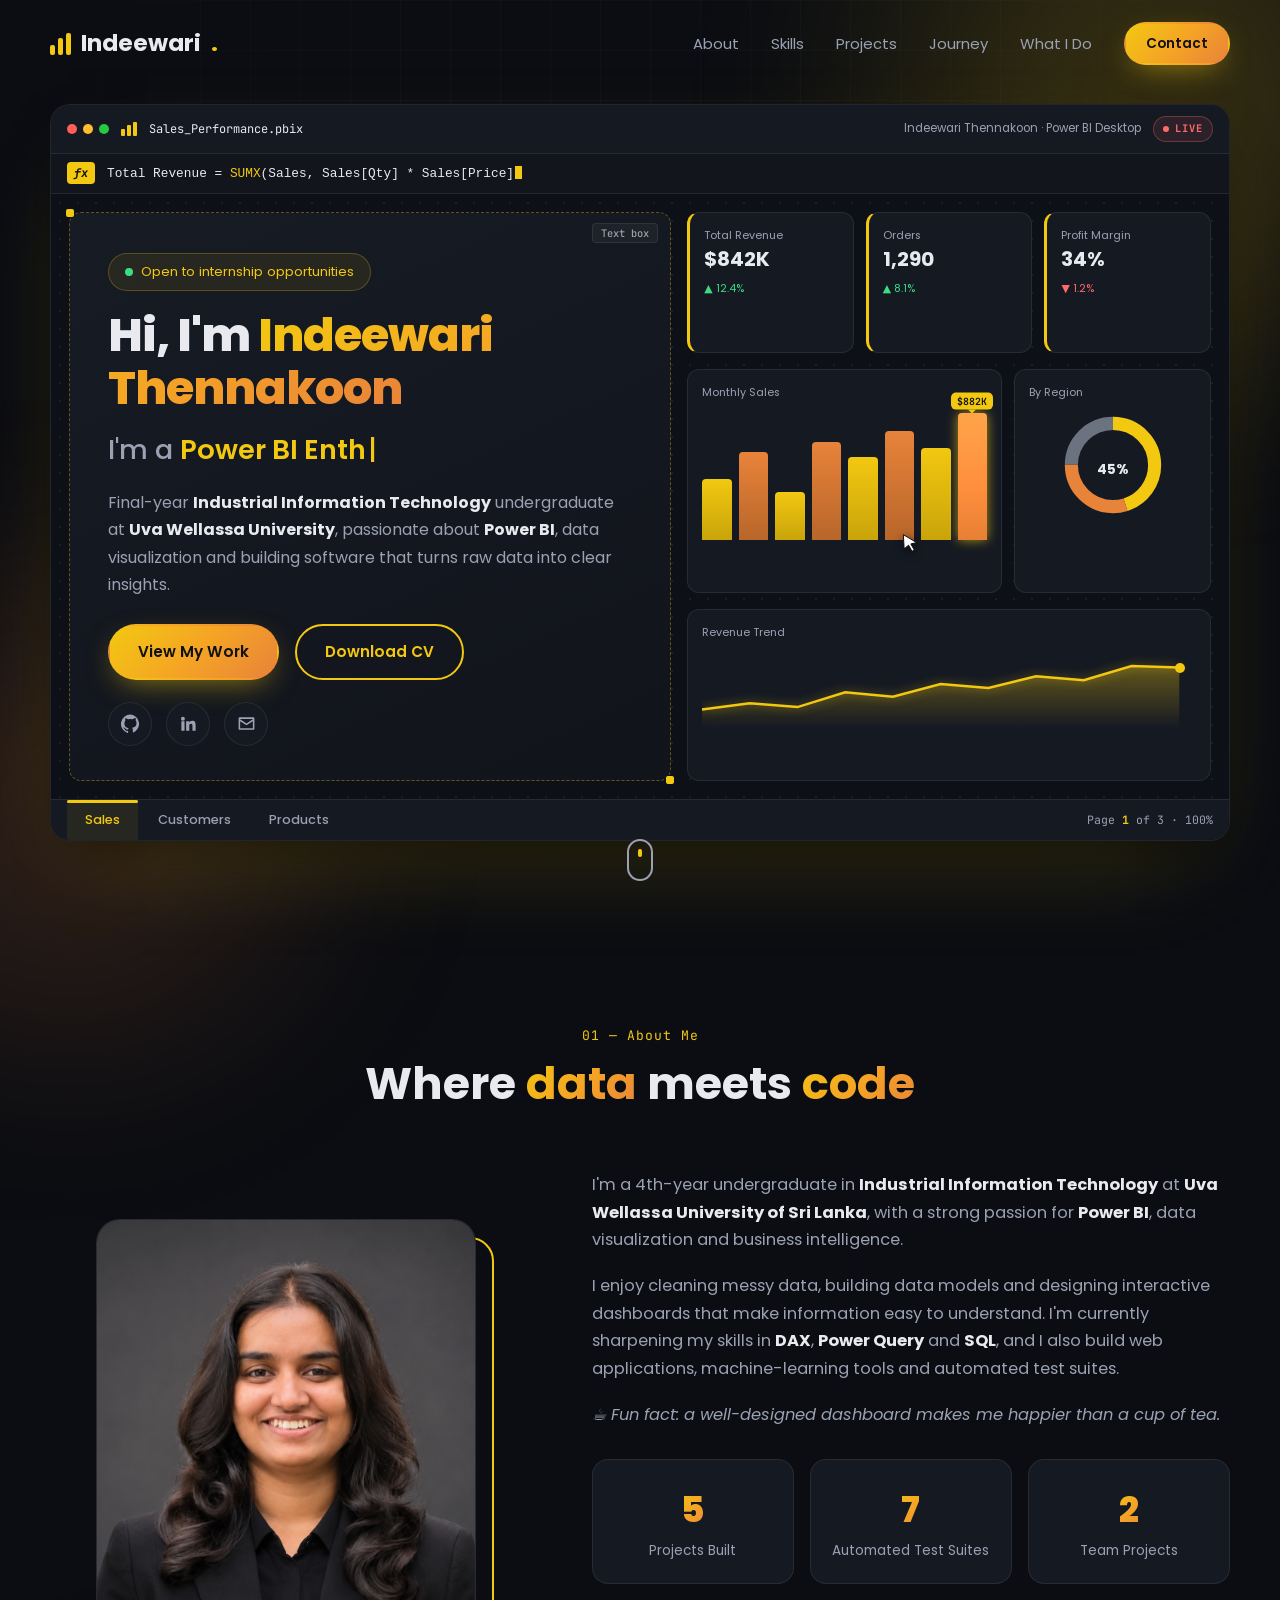
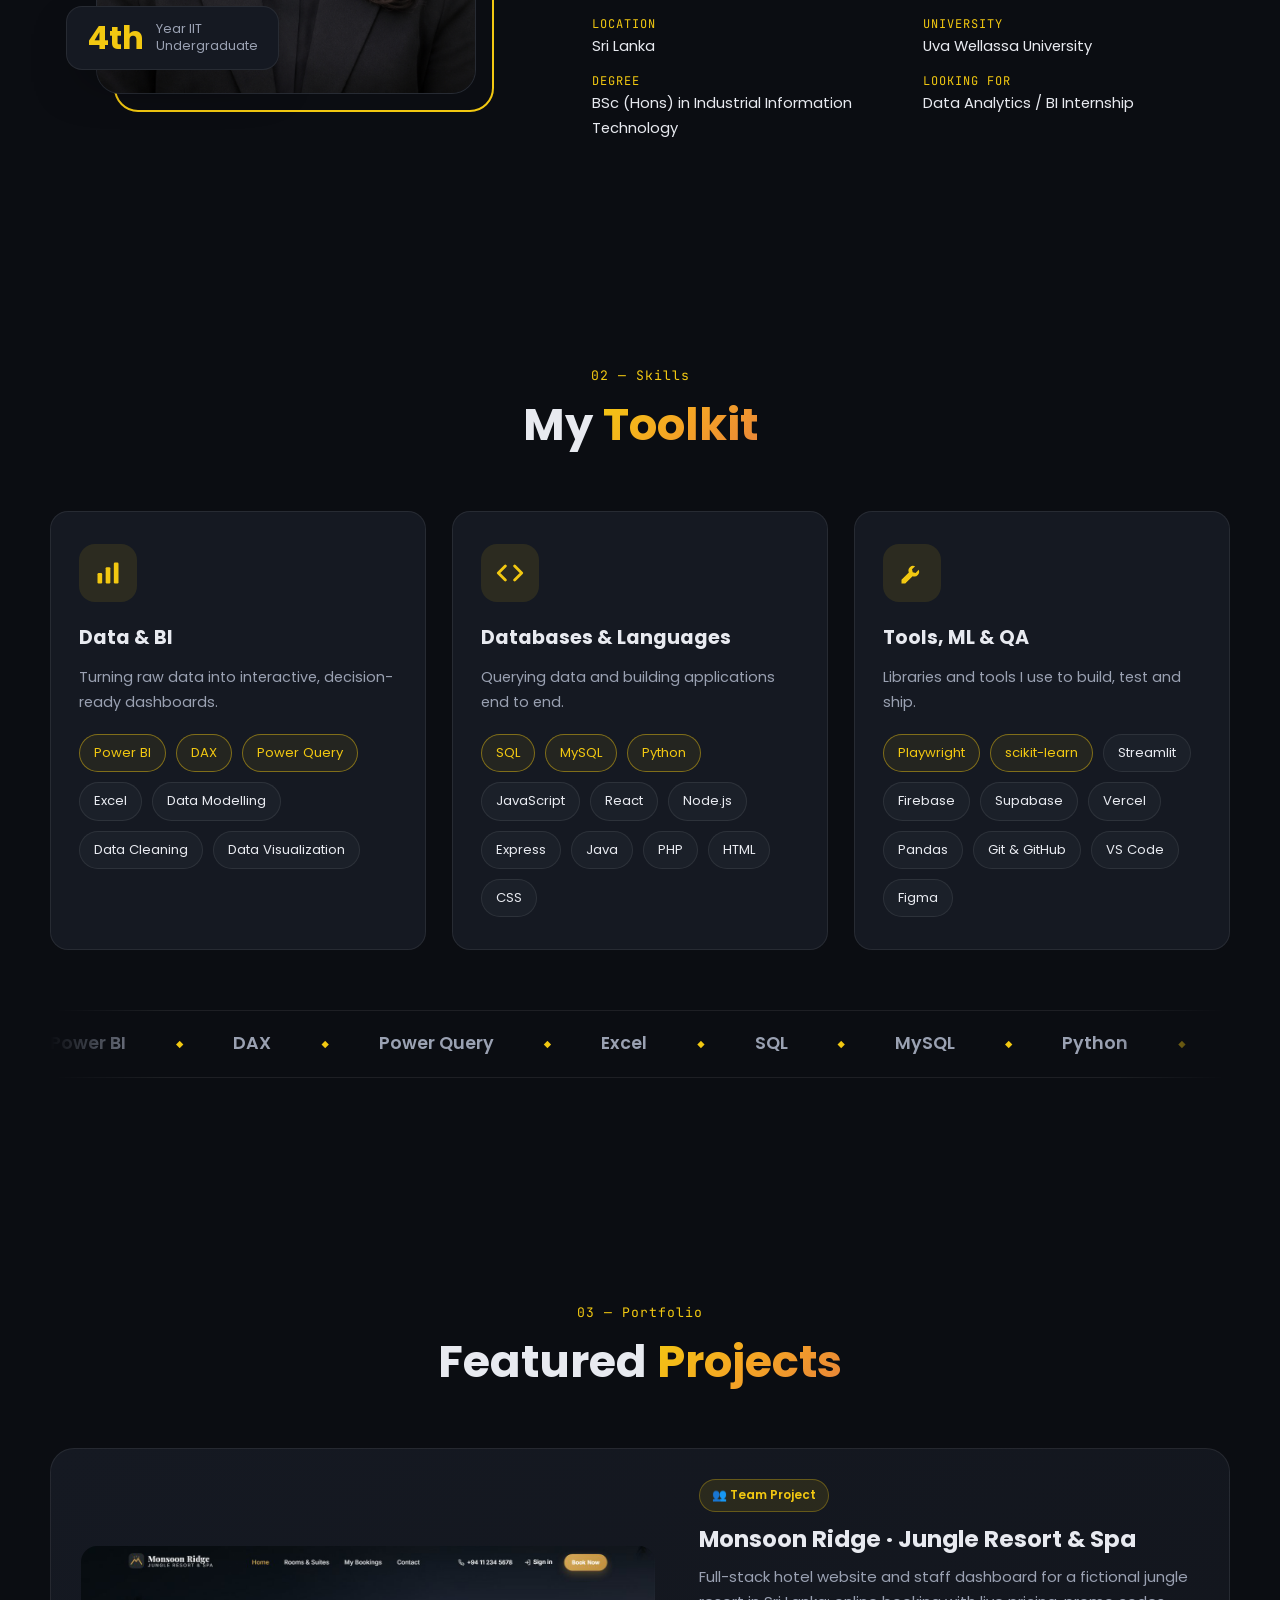
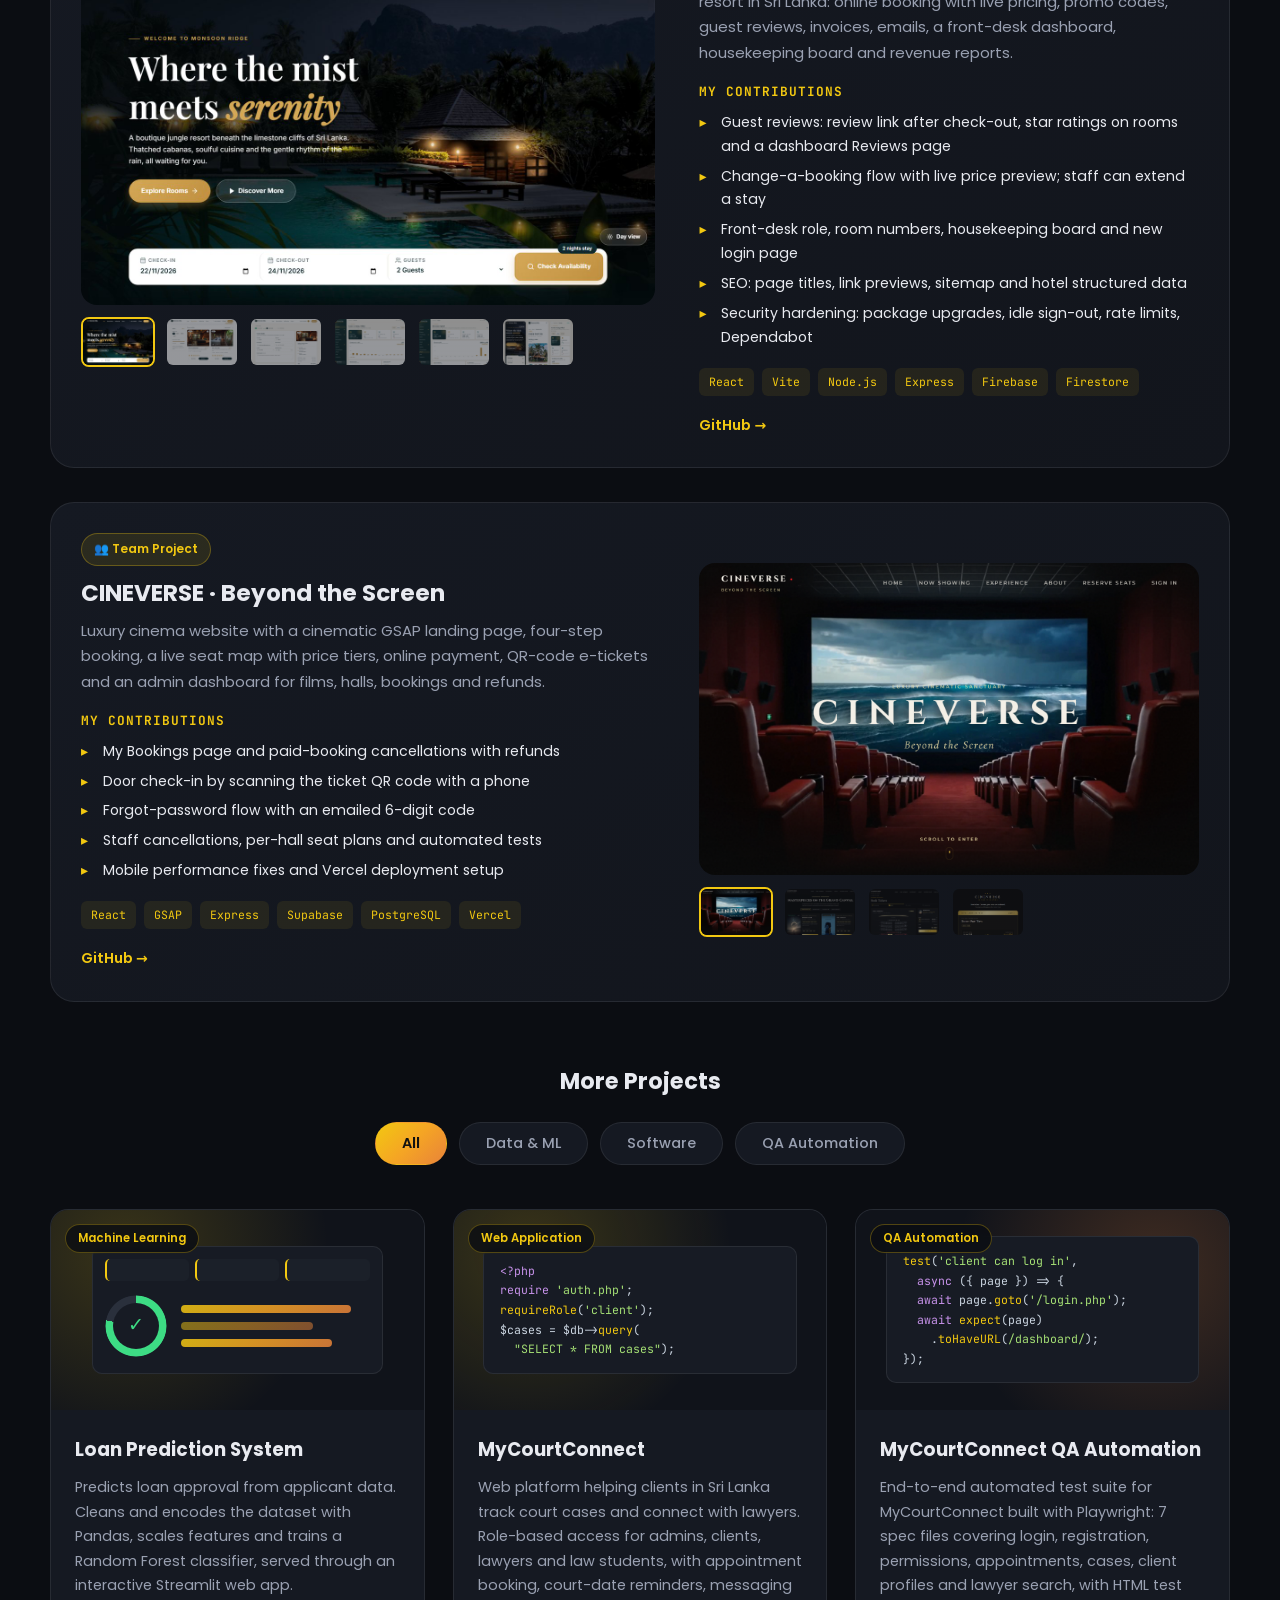
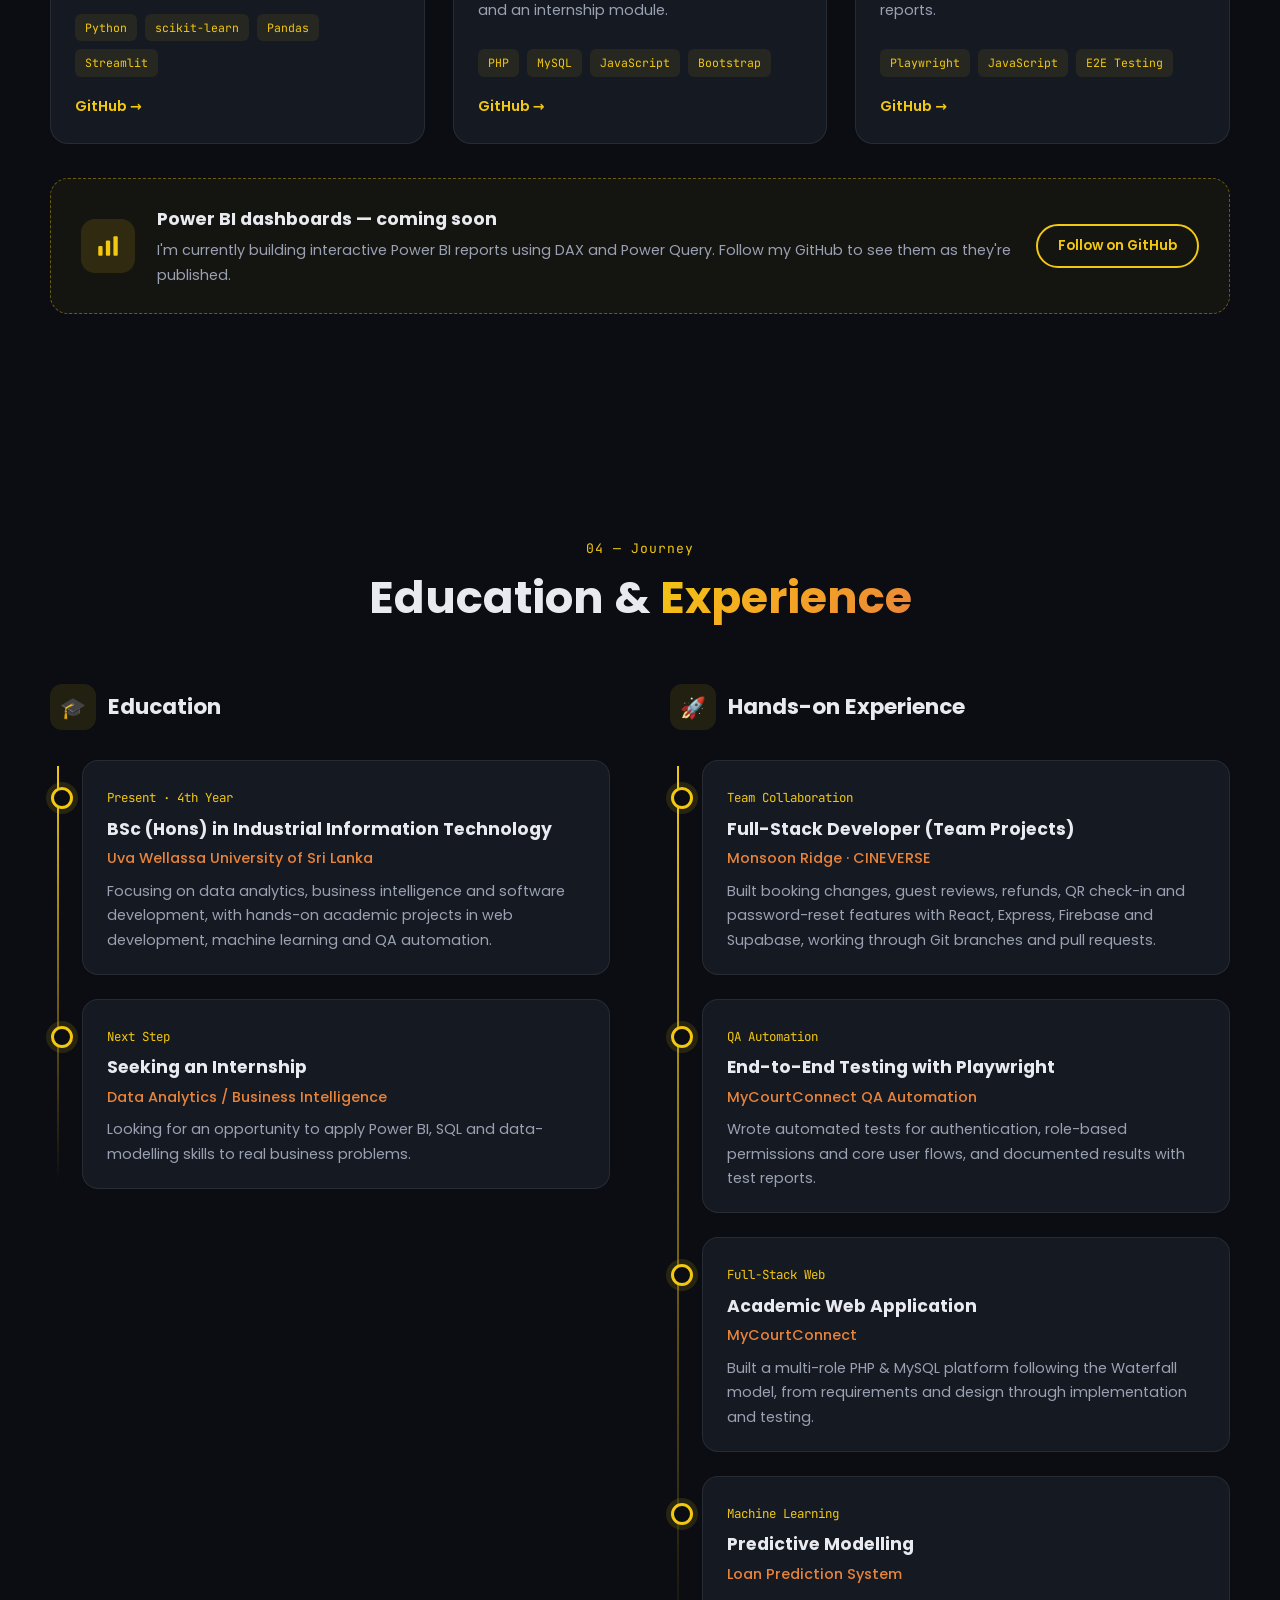
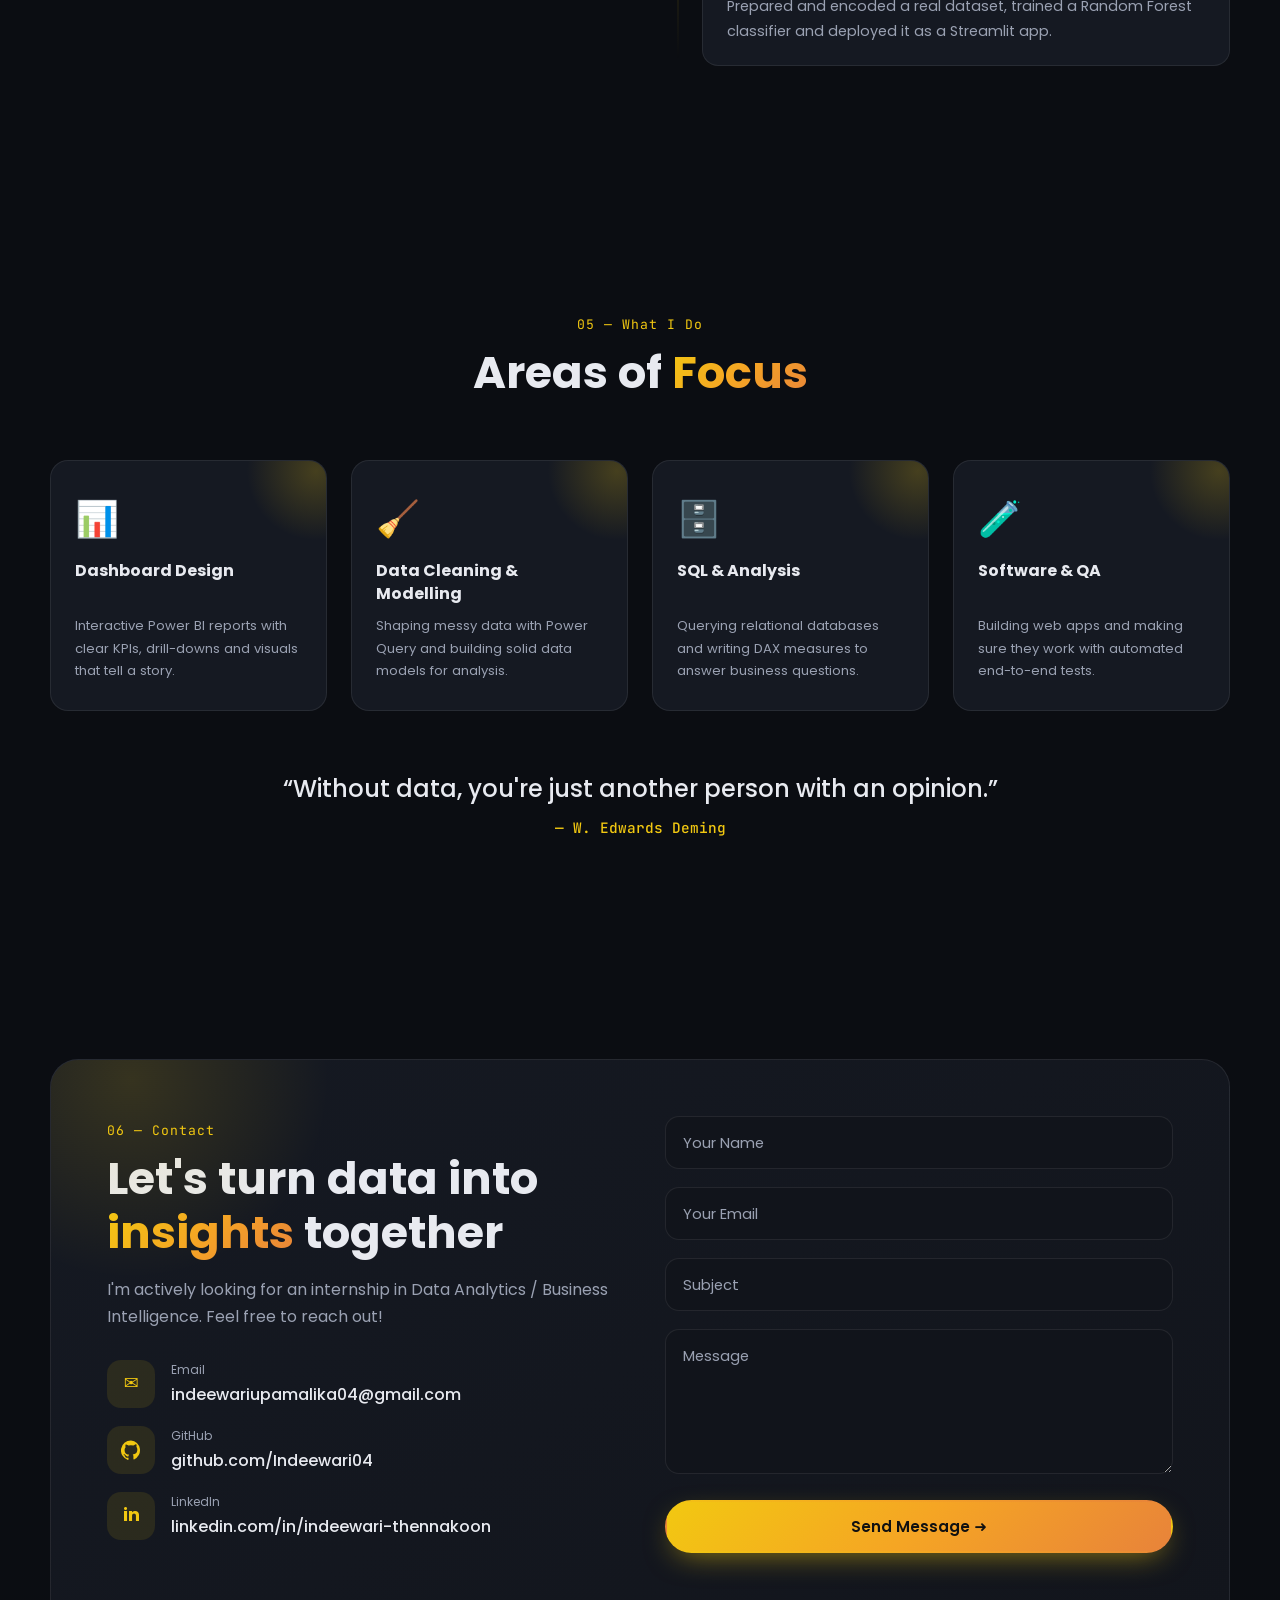
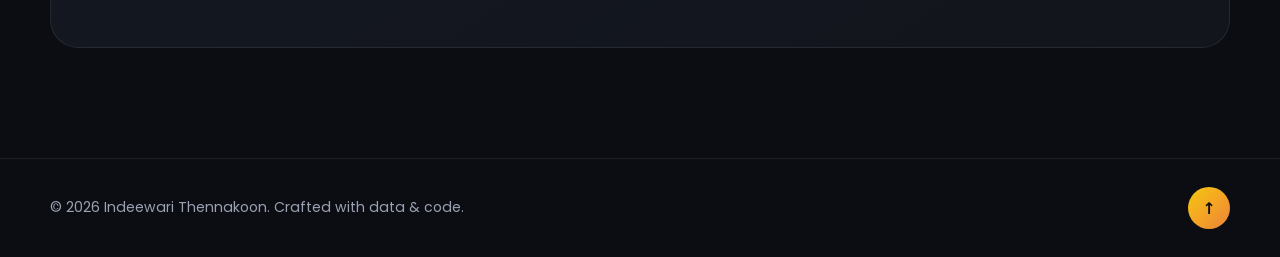
==== index.html @ 4651ec6b "Add personal portfolio website Power BI style animated hero, skills, projects with screenshot galler" ====
<!DOCTYPE html>
<html lang="en">
<head>
  <meta charset="UTF-8" />
  <meta name="viewport" content="width=device-width, initial-scale=1.0" />
  <title>Indeewari Thennakoon | Power BI & Data Analytics</title>
  <meta name="description" content="Portfolio of Indeewari Thennakoon — Industrial IT undergraduate at Uva Wellassa University, Power BI & data analytics enthusiast and software developer." />
  <link rel="preconnect" href="https://fonts.googleapis.com" />
  <link rel="preconnect" href="https://fonts.gstatic.com" crossorigin />
  <link href="https://fonts.googleapis.com/css2?family=Poppins:wght@300;400;500;600;700;800&family=JetBrains+Mono:wght@400;600&display=swap" rel="stylesheet" />
  <link rel="stylesheet" href="style.css" />
  <link rel="icon" href="data:image/svg+xml,<svg xmlns='http://www.w3.org/2000/svg' viewBox='0 0 32 32'><rect width='32' height='32' rx='8' fill='%230b0d12'/><rect x='7' y='16' width='4' height='9' rx='1' fill='%23F2C811'/><rect x='14' y='10' width='4' height='15' rx='1' fill='%23F2C811'/><rect x='21' y='6' width='4' height='19' rx='1' fill='%23F2C811'/></svg>" />
</head>
<body>
  <!-- Background glow -->
  <div class="bg-grid" aria-hidden="true"></div>
  <div class="bg-glow glow-1" aria-hidden="true"></div>
  <div class="bg-glow glow-2" aria-hidden="true"></div>

  <!-- Navbar -->
  <header class="navbar" id="navbar">
    <a href="#home" class="logo">
      <span class="logo-bars"><i></i><i></i><i></i></span>
      Indeewari<span class="accent">.</span>
    </a>
    <nav class="nav-links" id="navLinks">
      <a href="#about">About</a>
      <a href="#skills">Skills</a>
      <a href="#projects">Projects</a>
      <a href="#journey">Journey</a>
      <a href="#focus">What I Do</a>
      <a href="#contact" class="btn btn-sm btn-primary">Contact</a>
    </nav>
    <button class="menu-toggle" id="menuToggle" aria-label="Open menu">
      <span></span><span></span><span></span>
    </button>
  </header>

  <main>
    <!-- HERO: the whole home screen is a live Power BI report -->
    <section class="hero" id="home">
      <div class="container">
        <div class="pbi reveal" id="liveDash">
          <!-- title bar -->
          <div class="pbi-titlebar">
            <div class="dash-dots"><i></i><i></i><i></i></div>
            <span class="pbi-logo"><i></i><i></i><i></i></span>
            <span class="dash-file" id="dashFile">Sales_Performance.pbix</span>
            <span class="pbi-author">Indeewari Thennakoon · Power BI Desktop</span>
            <span class="live-pill"><i></i> LIVE</span>
          </div>

          <!-- formula bar -->
          <div class="pbi-formula">
            <span class="fx">fx</span>
            <div class="formula-text"><code id="daxCode"></code><span class="dax-caret"></span></div>
          </div>

          <!-- report canvas -->
          <div class="pbi-canvas">
            <!-- Text box visual: intro -->
            <div class="viz viz-intro">
              <span class="viz-handle">Text box</span>
              <span class="badge"><span class="dot"></span> Open to internship opportunities</span>
              <h1>Hi, I'm <span class="gradient-text">Indeewari Thennakoon</span></h1>
              <h2 class="typing-line">I'm a <span class="typed" id="typed"></span><span class="cursor">|</span></h2>
              <p class="hero-desc">
                Final-year <strong>Industrial Information Technology</strong> undergraduate at
                <strong>Uva Wellassa University</strong>, passionate about <strong>Power BI</strong>,
                data visualization and building software that turns raw data into clear insights.
              </p>
              <div class="hero-cta">
                <a href="#projects" class="btn btn-primary">View My Work</a>
                <a href="#" class="btn btn-outline" download>Download CV</a>
              </div>
              <div class="socials">
            <a href="https://github.com/Indeewari04" target="_blank" rel="noopener" aria-label="GitHub">
              <svg viewBox="0 0 24 24"><path d="M12 .5a12 12 0 0 0-3.8 23.4c.6.1.8-.3.8-.6v-2c-3.3.7-4-1.6-4-1.6-.6-1.4-1.4-1.8-1.4-1.8-1.1-.7.1-.7.1-.7 1.2.1 1.8 1.2 1.8 1.2 1.1 1.8 2.8 1.3 3.5 1 .1-.8.4-1.3.8-1.6-2.7-.3-5.5-1.3-5.5-6 0-1.3.5-2.4 1.2-3.2-.1-.3-.5-1.5.1-3.2 0 0 1-.3 3.3 1.2a11.5 11.5 0 0 1 6 0C17.3 4.7 18.3 5 18.3 5c.7 1.7.3 2.9.1 3.2.8.8 1.2 1.9 1.2 3.2 0 4.6-2.8 5.6-5.5 5.9.4.4.8 1.1.8 2.2v3.3c0 .3.2.7.8.6A12 12 0 0 0 12 .5z"/></svg>
            </a>
            <a href="https://www.linkedin.com/in/indeewari-thennakoon-656957356/" target="_blank" rel="noopener" aria-label="LinkedIn">
              <svg viewBox="0 0 24 24"><path d="M4.98 3.5a2.5 2.5 0 1 1 0 5 2.5 2.5 0 0 1 0-5zM3 9h4v12H3zM9 9h3.8v1.7h.05c.53-1 1.83-2.05 3.77-2.05C20.6 8.65 21 11.3 21 14.7V21h-4v-5.6c0-1.34-.03-3.06-1.86-3.06-1.87 0-2.15 1.45-2.15 2.96V21H9z"/></svg>
            </a>
            <a href="mailto:indeewariupamalika04@gmail.com" aria-label="Email">
              <svg viewBox="0 0 24 24"><path d="M2 5.5A1.5 1.5 0 0 1 3.5 4h17A1.5 1.5 0 0 1 22 5.5v13a1.5 1.5 0 0 1-1.5 1.5h-17A1.5 1.5 0 0 1 2 18.5zm2 .9v.3l8 5.3 8-5.3v-.3zm16 2.7-7.45 4.95a1 1 0 0 1-1.1 0L4 9.1V18h16z"/></svg>
            </a>
          </div>
            </div>

            <!-- Live visuals -->
            <div class="viz-side">
              <div class="dash-kpis viz-live">
                <div class="kpi viz"><small data-kpi-label="0">Total Revenue</small><strong data-kpi-value="0">$0K</strong><em data-kpi-delta="0" class="up">▲ 0%</em></div>
                <div class="kpi viz"><small data-kpi-label="1">Orders</small><strong data-kpi-value="1">0</strong><em data-kpi-delta="1" class="up">▲ 0%</em></div>
                <div class="kpi viz"><small data-kpi-label="2">Profit Margin</small><strong data-kpi-value="2">0%</strong><em data-kpi-delta="2" class="up">▲ 0%</em></div>
              </div>
              <div class="dash-charts viz-live">
                <div class="chart bar-chart viz">
                  <small id="barTitle">Monthly Sales</small>
                  <div class="bars" id="bars">
                    <span></span><span></span><span></span><span></span>
                    <span></span><span></span><span></span><span></span>
                    <div class="bar-tip" id="barTip">$0K</div>
                  </div>
                </div>
                <div class="chart donut-chart viz">
                  <small id="donutTitle">By Region</small>
                  <div class="donut-wrap">
                    <svg viewBox="0 0 42 42" class="donut">
                      <circle cx="21" cy="21" r="15.9" fill="none" stroke="#1d212b" stroke-width="5"/>
                      <circle class="seg" cx="21" cy="21" r="15.9" fill="none" stroke="#F2C811" stroke-width="5" stroke-dasharray="0 100"/>
                      <circle class="seg" cx="21" cy="21" r="15.9" fill="none" stroke="#e8833a" stroke-width="5" stroke-dasharray="0 100"/>
                      <circle class="seg" cx="21" cy="21" r="15.9" fill="none" stroke="#6b7280" stroke-width="5" stroke-dasharray="0 100"/>
                    </svg>
                    <b class="donut-center" id="donutCenter">0%</b>
                  </div>
                </div>
              </div>
              <div class="chart line-chart viz viz-live">
                <small id="lineTitle">Revenue Trend</small>
                <div class="line-wrap">
                  <svg viewBox="0 0 300 70" preserveAspectRatio="none">
                    <defs>
                      <linearGradient id="lineFill" x1="0" x2="0" y1="0" y2="1">
                        <stop offset="0%" stop-color="#F2C811" stop-opacity=".35"/>
                        <stop offset="100%" stop-color="#F2C811" stop-opacity="0"/>
                      </linearGradient>
                    </defs>
                    <path class="area" id="lineArea" d="" fill="url(#lineFill)"/>
                    <path class="line" id="linePath" d="" fill="none" stroke="#F2C811" stroke-width="2.5" vector-effect="non-scaling-stroke"/>
                  </svg>
                  <span class="line-dot" id="lineDot"></span>
                </div>
              </div>
            </div>
          </div>

          <!-- page tabs (bottom, like Power BI) -->
          <div class="pbi-pages">
            <div class="dash-tabs" id="dashTabs">
              <button class="active" data-tab="0">Sales</button>
              <button data-tab="1">Customers</button>
              <button data-tab="2">Products</button>
              <span class="tab-ink" id="tabInk"></span>
            </div>
            <span class="pbi-zoom">Page <b id="pageNo">1</b> of 3 · 100%</span>
          </div>

          <!-- fake mouse cursor -->
          <svg class="fake-cursor" id="fakeCursor" viewBox="0 0 24 24"><path d="M4 2l16 9.5-7 1.6 4.2 7.4-2.8 1.5-4.1-7.4L5 19z" fill="#fff" stroke="#111" stroke-width="1.2" stroke-linejoin="round"/></svg>
        </div>
      </div>
      <a href="#about" class="scroll-down" aria-label="Scroll down"><span></span></a>
    </section>

<!-- ABOUT -->
    <section class="section" id="about">
      <div class="container">
        <div class="section-head reveal">
          <span class="section-tag">01 — About Me</span>
          <h2>Where <span class="gradient-text">data</span> meets <span class="gradient-text">code</span></h2>
        </div>
        <div class="about-grid">
          <div class="about-photo reveal">
            <div class="photo-frame">
              <img src="images/profile.png" alt="Indeewari Thennakoon" />
            </div>
            <div class="photo-tag">
              <strong>4th</strong>
              <span>Year IIT<br/>Undergraduate</span>
            </div>
          </div>
          <div class="about-text reveal delay-1">
            <p>
              I'm a 4th-year undergraduate in <strong>Industrial Information Technology</strong> at
              <strong>Uva Wellassa University of Sri Lanka</strong>, with a strong passion for
              <strong>Power BI</strong>, data visualization and business intelligence.
            </p>
            <p>
              I enjoy cleaning messy data, building data models and designing interactive dashboards
              that make information easy to understand. I'm currently sharpening my skills in
              <strong>DAX</strong>, <strong>Power Query</strong> and <strong>SQL</strong>, and I also
              build web applications, machine-learning tools and automated test suites.
            </p>
            <p class="fun-fact">☕ Fun fact: a well-designed dashboard makes me happier than a cup of tea.</p>
            <div class="stats">
              <div class="stat"><strong class="count" data-target="5">0</strong><span>Projects Built</span></div>
              <div class="stat"><strong class="count" data-target="7">0</strong><span>Automated Test Suites</span></div>
              <div class="stat"><strong class="count" data-target="2">0</strong><span>Team Projects</span></div>
            </div>
            <ul class="about-info">
              <li><span>Location</span> Sri Lanka</li>
              <li><span>University</span> Uva Wellassa University</li>
              <li><span>Degree</span> BSc (Hons) in Industrial Information Technology</li>
              <li><span>Looking for</span> Data Analytics / BI Internship</li>
            </ul>
          </div>
        </div>
      </div>
    </section>

    <!-- SKILLS -->
    <section class="section" id="skills">
      <div class="container">
        <div class="section-head reveal">
          <span class="section-tag">02 — Skills</span>
          <h2>My <span class="gradient-text">Toolkit</span></h2>
        </div>
        <div class="skills-grid">
          <div class="skill-card reveal">
            <div class="skill-icon">
              <svg viewBox="0 0 24 24"><rect x="3" y="12" width="4" height="9" rx="1"/><rect x="10" y="7" width="4" height="14" rx="1"/><rect x="17" y="3" width="4" height="18" rx="1"/></svg>
            </div>
            <h3>Data &amp; BI</h3>
            <p class="skill-desc">Turning raw data into interactive, decision-ready dashboards.</p>
            <div class="chip-list">
              <span class="hot">Power BI</span><span class="hot">DAX</span><span class="hot">Power Query</span>
              <span>Excel</span><span>Data Modelling</span><span>Data Cleaning</span><span>Data Visualization</span>
            </div>
          </div>
          <div class="skill-card reveal delay-1">
            <div class="skill-icon">
              <svg viewBox="0 0 24 24"><path d="M8 6 2 12l6 6M16 6l6 6-6 6" fill="none" stroke="currentColor" stroke-width="2.4" stroke-linecap="round" stroke-linejoin="round"/></svg>
            </div>
            <h3>Databases &amp; Languages</h3>
            <p class="skill-desc">Querying data and building applications end to end.</p>
            <div class="chip-list">
              <span class="hot">SQL</span><span class="hot">MySQL</span><span class="hot">Python</span>
              <span>JavaScript</span><span>React</span><span>Node.js</span><span>Express</span><span>Java</span><span>PHP</span><span>HTML</span><span>CSS</span>
            </div>
          </div>
          <div class="skill-card reveal delay-2">
            <div class="skill-icon">
              <svg viewBox="0 0 24 24"><path d="M14.7 6.3a4 4 0 0 0-5.4 5.2L3 17.8V21h3.2l6.3-6.3a4 4 0 0 0 5.2-5.4l-2.6 2.6-2.5-.6-.6-2.5z"/></svg>
            </div>
            <h3>Tools, ML &amp; QA</h3>
            <p class="skill-desc">Libraries and tools I use to build, test and ship.</p>
            <div class="chip-list">
              <span class="hot">Playwright</span><span class="hot">scikit-learn</span><span>Streamlit</span>
              <span>Firebase</span><span>Supabase</span><span>Vercel</span><span>Pandas</span><span>Git &amp; GitHub</span><span>VS Code</span><span>Figma</span>
            </div>
          </div>
        </div>
        <div class="tech-marquee reveal">
          <div class="marquee-track">
            <span>Power BI</span><span>DAX</span><span>Power Query</span><span>Excel</span><span>SQL</span><span>MySQL</span><span>Python</span><span>scikit-learn</span><span>React</span><span>Node.js</span><span>Firebase</span><span>Supabase</span><span>PHP</span><span>JavaScript</span><span>Playwright</span><span>Git</span>
            <span>Power BI</span><span>DAX</span><span>Power Query</span><span>Excel</span><span>SQL</span><span>MySQL</span><span>Python</span><span>scikit-learn</span><span>React</span><span>Node.js</span><span>Firebase</span><span>Supabase</span><span>PHP</span><span>JavaScript</span><span>Playwright</span><span>Git</span>
          </div>
        </div>
      </div>
    </section>

    <!-- PROJECTS -->
    <section class="section" id="projects">
      <div class="container">
        <div class="section-head reveal">
          <span class="section-tag">03 — Portfolio</span>
          <h2>Featured <span class="gradient-text">Projects</span></h2>
        </div>
        <!-- ===== Team showcase projects ===== -->
        <article class="showcase reveal">
          <div class="gallery" data-gallery>
            <button class="gallery-main" aria-label="Open image">
              <img src="images/projects/monsoon-home-evening.jpg" alt="Monsoon Ridge home page, evening view" />
              <span class="zoom">⤢</span>
            </button>
            <div class="gallery-thumbs">
              <button class="active"><img src="images/projects/monsoon-home-evening.jpg" alt="Home page, evening view" /></button>
              <button><img src="images/projects/monsoon-rooms.jpg" alt="Rooms with filters and ratings" /></button>
              <button><img src="images/projects/monsoon-booking.jpg" alt="Booking form with exact price" /></button>
              <button><img src="images/projects/monsoon-dash-overview.jpg" alt="Staff dashboard overview" /></button>
              <button><img src="images/projects/monsoon-dash-reports.jpg" alt="Revenue report" /></button>
              <button><img src="images/projects/monsoon-phones.jpg" alt="Site and dashboard on a phone" /></button>
            </div>
          </div>
          <div class="showcase-body">
            <div class="showcase-meta">
              <span class="team-badge">👥 Team Project</span>
            </div>
            <h3>Monsoon Ridge · Jungle Resort &amp; Spa</h3>
            <p>Full-stack hotel website and staff dashboard for a fictional jungle resort in Sri Lanka: online booking with live pricing, promo codes, guest reviews, invoices, emails, a front-desk dashboard, housekeeping board and revenue reports.</p>
            <h4>My contributions</h4>
            <ul class="contrib">
              <li>Guest reviews: review link after check-out, star ratings on rooms and a dashboard Reviews page</li>
              <li>Change-a-booking flow with live price preview; staff can extend a stay</li>
              <li>Front-desk role, room numbers, housekeeping board and new login page</li>
              <li>SEO: page titles, link previews, sitemap and hotel structured data</li>
              <li>Security hardening: package upgrades, idle sign-out, rate limits, Dependabot</li>
            </ul>
            <div class="tags"><span>React</span><span>Vite</span><span>Node.js</span><span>Express</span><span>Firebase</span><span>Firestore</span></div>
            <div class="project-links">
              <a href="https://github.com/Sulana-UX/monsoon-ridge" target="_blank" rel="noopener">GitHub →</a>
            </div>
          </div>
        </article>

        <article class="showcase reverse reveal">
          <div class="gallery" data-gallery>
            <button class="gallery-main" aria-label="Open image">
              <img src="images/projects/cineverse-home.png" alt="CINEVERSE home page" />
              <span class="zoom">⤢</span>
            </button>
            <div class="gallery-thumbs">
              <button class="active"><img src="images/projects/cineverse-home.png" alt="CINEVERSE home page" /></button>
              <button><img src="images/projects/cineverse-now-showing.png" alt="Now Showing section" /></button>
              <button><img src="images/projects/cineverse-seats.png" alt="Live seat selection" /></button>
              <button><img src="images/projects/cineverse-e-ticket.png" alt="E-ticket email with QR code" /></button>
            </div>
          </div>
          <div class="showcase-body">
            <div class="showcase-meta">
              <span class="team-badge">👥 Team Project</span>
            </div>
            <h3>CINEVERSE · Beyond the Screen</h3>
            <p>Luxury cinema website with a cinematic GSAP landing page, four-step booking, a live seat map with price tiers, online payment, QR-code e-tickets and an admin dashboard for films, halls, bookings and refunds.</p>
            <h4>My contributions</h4>
            <ul class="contrib">
              <li>My Bookings page and paid-booking cancellations with refunds</li>
              <li>Door check-in by scanning the ticket QR code with a phone</li>
              <li>Forgot-password flow with an emailed 6-digit code</li>
              <li>Staff cancellations, per-hall seat plans and automated tests</li>
              <li>Mobile performance fixes and Vercel deployment setup</li>
            </ul>
            <div class="tags"><span>React</span><span>GSAP</span><span>Express</span><span>Supabase</span><span>PostgreSQL</span><span>Vercel</span></div>
            <div class="project-links">
              <a href="https://github.com/Sulana-UX/CINEVERSE" target="_blank" rel="noopener">GitHub →</a>
            </div>
          </div>
        </article>

        <h3 class="sub-head reveal">More Projects</h3>
        <div class="filters reveal">
          <button class="filter active" data-filter="all">All</button>
          <button class="filter" data-filter="data">Data &amp; ML</button>
          <button class="filter" data-filter="software">Software</button>
          <button class="filter" data-filter="qa">QA Automation</button>
        </div>
        <div class="projects-grid">
          <!-- Loan Prediction -->
          <article class="project-card reveal" data-category="data">
            <div class="project-thumb thumb-bi">
              <div class="mini-dash">
                <div class="mini-kpis"><i></i><i></i><i></i></div>
                <div class="mini-result">
                  <div class="mini-gauge"><b>✓</b></div>
                  <div class="mini-lines"><i style="--w:90%"></i><i style="--w:70%"></i><i style="--w:80%"></i></div>
                </div>
              </div>
              <span class="project-type">Machine Learning</span>
            </div>
            <div class="project-body">
              <h3>Loan Prediction System</h3>
              <p>Predicts loan approval from applicant data. Cleans and encodes the dataset with Pandas, scales features and trains a Random Forest classifier, served through an interactive Streamlit web app.</p>
              <div class="tags"><span>Python</span><span>scikit-learn</span><span>Pandas</span><span>Streamlit</span></div>
              <div class="project-links">
                <a href="https://github.com/Indeewari04/loan-prediction-system" target="_blank" rel="noopener">GitHub →</a>
              </div>
            </div>
          </article>

          <!-- MyCourtConnect -->
          <article class="project-card reveal delay-1" data-category="software">
            <div class="project-thumb thumb-code">
              <pre class="mini-code"><span class="k">&lt;?php</span>
<span class="k">require</span> <span class="s">'auth.php'</span>;
<span class="f">requireRole</span>(<span class="s">'client'</span>);
$cases = $db-&gt;<span class="f">query</span>(
  <span class="s">"SELECT * FROM cases"</span>);</pre>
              <span class="project-type">Web Application</span>
            </div>
            <div class="project-body">
              <h3>MyCourtConnect</h3>
              <p>Web platform helping clients in Sri Lanka track court cases and connect with lawyers. Role-based access for admins, clients, lawyers and law students, with appointment booking, court-date reminders, messaging and an internship module.</p>
              <div class="tags"><span>PHP</span><span>MySQL</span><span>JavaScript</span><span>Bootstrap</span></div>
              <div class="project-links">
                <a href="https://github.com/Indeewari04/MyCourtConnect" target="_blank" rel="noopener">GitHub →</a>
              </div>
            </div>
          </article>

          <!-- QA Automation -->
          <article class="project-card reveal delay-2" data-category="qa software">
            <div class="project-thumb thumb-code alt">
              <pre class="mini-code"><span class="f">test</span>(<span class="s">'client can log in'</span>,
  <span class="k">async</span> ({ page }) =&gt; {
  <span class="k">await</span> page.<span class="f">goto</span>(<span class="s">'/login.php'</span>);
  <span class="k">await</span> <span class="f">expect</span>(page)
    .<span class="f">toHaveURL</span>(<span class="s">/dashboard/</span>);
});</pre>
              <span class="project-type">QA Automation</span>
            </div>
            <div class="project-body">
              <h3>MyCourtConnect QA Automation</h3>
              <p>End-to-end automated test suite for MyCourtConnect built with Playwright: 7 spec files covering login, registration, permissions, appointments, cases, client profiles and lawyer search, with HTML test reports.</p>
              <div class="tags"><span>Playwright</span><span>JavaScript</span><span>E2E Testing</span></div>
              <div class="project-links">
                <a href="https://github.com/Indeewari04/mycourtconnect-qa-automation" target="_blank" rel="noopener">GitHub →</a>
              </div>
            </div>
          </article>
        </div>

        <!-- Power BI coming soon -->
        <div class="coming-soon reveal">
          <div class="cs-icon">
            <svg viewBox="0 0 24 24"><rect x="3" y="12" width="4" height="9" rx="1"/><rect x="10" y="7" width="4" height="14" rx="1"/><rect x="17" y="3" width="4" height="18" rx="1"/></svg>
          </div>
          <div>
            <h3>Power BI dashboards — coming soon</h3>
            <p>I'm currently building interactive Power BI reports using DAX and Power Query. Follow my GitHub to see them as they're published.</p>
          </div>
          <a href="https://github.com/Indeewari04" target="_blank" rel="noopener" class="btn btn-outline btn-sm">Follow on GitHub</a>
        </div>
      </div>
    </section>

    <!-- JOURNEY -->
    <section class="section" id="journey">
      <div class="container">
        <div class="section-head reveal">
          <span class="section-tag">04 — Journey</span>
          <h2>Education &amp; <span class="gradient-text">Experience</span></h2>
        </div>
        <div class="journey-grid">
          <div class="timeline-col">
            <h3 class="col-title reveal"><span>🎓</span> Education</h3>
            <div class="timeline">
              <div class="tl-item reveal">
                <span class="tl-date">Present · 4th Year</span>
                <h4>BSc (Hons) in Industrial Information Technology</h4>
                <h5>Uva Wellassa University of Sri Lanka</h5>
                <p>Focusing on data analytics, business intelligence and software development, with hands-on academic projects in web development, machine learning and QA automation.</p>
              </div>
              <div class="tl-item reveal">
                <span class="tl-date">Next Step</span>
                <h4>Seeking an Internship</h4>
                <h5>Data Analytics / Business Intelligence</h5>
                <p>Looking for an opportunity to apply Power BI, SQL and data-modelling skills to real business problems.</p>
              </div>
            </div>
          </div>
          <div class="timeline-col">
            <h3 class="col-title reveal"><span>🚀</span> Hands-on Experience</h3>
            <div class="timeline">
              <div class="tl-item reveal">
                <span class="tl-date">Team Collaboration</span>
                <h4>Full-Stack Developer (Team Projects)</h4>
                <h5>Monsoon Ridge · CINEVERSE</h5>
                <p>Built booking changes, guest reviews, refunds, QR check-in and password-reset features with React, Express, Firebase and Supabase, working through Git branches and pull requests.</p>
              </div>
              <div class="tl-item reveal">
                <span class="tl-date">QA Automation</span>
                <h4>End-to-End Testing with Playwright</h4>
                <h5>MyCourtConnect QA Automation</h5>
                <p>Wrote automated tests for authentication, role-based permissions and core user flows, and documented results with test reports.</p>
              </div>
              <div class="tl-item reveal">
                <span class="tl-date">Full-Stack Web</span>
                <h4>Academic Web Application</h4>
                <h5>MyCourtConnect</h5>
                <p>Built a multi-role PHP &amp; MySQL platform following the Waterfall model, from requirements and design through implementation and testing.</p>
              </div>
              <div class="tl-item reveal">
                <span class="tl-date">Machine Learning</span>
                <h4>Predictive Modelling</h4>
                <h5>Loan Prediction System</h5>
                <p>Prepared and encoded a real dataset, trained a Random Forest classifier and deployed it as a Streamlit app.</p>
              </div>
            </div>
          </div>
        </div>
      </div>
    </section>

    <!-- WHAT I DO -->
    <section class="section" id="focus">
      <div class="container">
        <div class="section-head reveal">
          <span class="section-tag">05 — What I Do</span>
          <h2>Areas of <span class="gradient-text">Focus</span></h2>
        </div>
        <div class="cert-grid">
          <div class="cert-card reveal">
            <div class="cert-icon">📊</div>
            <h4>Dashboard Design</h4>
            <span>Interactive Power BI reports with clear KPIs, drill-downs and visuals that tell a story.</span>
          </div>
          <div class="cert-card reveal delay-1">
            <div class="cert-icon">🧹</div>
            <h4>Data Cleaning &amp; Modelling</h4>
            <span>Shaping messy data with Power Query and building solid data models for analysis.</span>
          </div>
          <div class="cert-card reveal delay-2">
            <div class="cert-icon">🗄️</div>
            <h4>SQL &amp; Analysis</h4>
            <span>Querying relational databases and writing DAX measures to answer business questions.</span>
          </div>
          <div class="cert-card reveal delay-3">
            <div class="cert-icon">🧪</div>
            <h4>Software &amp; QA</h4>
            <span>Building web apps and making sure they work with automated end-to-end tests.</span>
          </div>
        </div>
        <blockquote class="quote reveal">
          “Without data, you're just another person with an opinion.”
          <cite>— W. Edwards Deming</cite>
        </blockquote>
      </div>
    </section>

    <!-- CONTACT -->
    <section class="section" id="contact">
      <div class="container">
        <div class="contact-box reveal">
          <div class="contact-info">
            <span class="section-tag">06 — Contact</span>
            <h2>Let's turn data into <span class="gradient-text">insights</span> together</h2>
            <p>I'm actively looking for an internship in Data Analytics / Business Intelligence. Feel free to reach out!</p>
            <ul class="contact-list">
              <li>
                <span class="ci">✉</span>
                <div><small>Email</small><a href="mailto:indeewariupamalika04@gmail.com">indeewariupamalika04@gmail.com</a></div>
              </li>
              <li>
                <span class="ci">
                  <svg viewBox="0 0 24 24" width="20" height="20" fill="currentColor"><path d="M12 .5a12 12 0 0 0-3.8 23.4c.6.1.8-.3.8-.6v-2c-3.3.7-4-1.6-4-1.6-.6-1.4-1.4-1.8-1.4-1.8-1.1-.7.1-.7.1-.7 1.2.1 1.8 1.2 1.8 1.2 1.1 1.8 2.8 1.3 3.5 1 .1-.8.4-1.3.8-1.6-2.7-.3-5.5-1.3-5.5-6 0-1.3.5-2.4 1.2-3.2-.1-.3-.5-1.5.1-3.2 0 0 1-.3 3.3 1.2a11.5 11.5 0 0 1 6 0C17.3 4.7 18.3 5 18.3 5c.7 1.7.3 2.9.1 3.2.8.8 1.2 1.9 1.2 3.2 0 4.6-2.8 5.6-5.5 5.9.4.4.8 1.1.8 2.2v3.3c0 .3.2.7.8.6A12 12 0 0 0 12 .5z"/></svg>
                </span>
                <div><small>GitHub</small><a href="https://github.com/Indeewari04" target="_blank" rel="noopener">github.com/Indeewari04</a></div>
              </li>
              <li>
                <span class="ci">in</span>
                <div><small>LinkedIn</small><a href="https://www.linkedin.com/in/indeewari-thennakoon-656957356/" target="_blank" rel="noopener">linkedin.com/in/indeewari-thennakoon</a></div>
              </li>
            </ul>
          </div>
          <form class="contact-form" id="contactForm">
            <div class="field">
              <input type="text" id="name" required placeholder=" " />
              <label for="name">Your Name</label>
            </div>
            <div class="field">
              <input type="email" id="email" required placeholder=" " />
              <label for="email">Your Email</label>
            </div>
            <div class="field">
              <input type="text" id="subject" placeholder=" " />
              <label for="subject">Subject</label>
            </div>
            <div class="field">
              <textarea id="message" rows="5" required placeholder=" "></textarea>
              <label for="message">Message</label>
            </div>
            <!-- spam trap: real people never fill this -->
            <input type="text" name="_honey" id="honey" class="hp" tabindex="-1" autocomplete="off" aria-hidden="true" />
            <button type="submit" class="btn btn-primary btn-block" id="sendBtn">
              <span class="btn-label">Send Message ➜</span>
              <span class="spinner" aria-hidden="true"></span>
            </button>
            <p class="form-status" id="formStatus" role="status" aria-live="polite"></p>
          </form>
        </div>
      </div>
    </section>
  </main>

  <!-- Lightbox -->
  <div class="lightbox" id="lightbox" aria-hidden="true">
    <button class="lb-close" aria-label="Close">✕</button>
    <button class="lb-nav lb-prev" aria-label="Previous">‹</button>
    <img src="" alt="" id="lbImg" />
    <button class="lb-nav lb-next" aria-label="Next">›</button>
    <p class="lb-caption" id="lbCaption"></p>
  </div>

  <footer class="footer">
    <div class="container footer-inner">
      <p>© <span id="year"></span> Indeewari Thennakoon. Crafted with data &amp; code.</p>
      <a href="#home" class="back-top" aria-label="Back to top">↑</a>
    </div>
  </footer>

  <script src="https://cdn.jsdelivr.net/npm/@emailjs/browser@4.4.1/dist/email.min.js"></script>
  <script src="script.js"></script>
</body>
</html>
---- style.css ----
/* ============ Design tokens ============ */
:root {
  --bg: #0b0d12;
  --bg-2: #11141b;
  --card: #151922;
  --card-2: #1b2029;
  --border: rgba(255, 255, 255, 0.08);
  --text: #e8eaf0;
  --muted: #9aa1b2;
  --yellow: #f2c811;       /* Power BI yellow */
  --orange: #e8833a;
  --grad: linear-gradient(135deg, #f2c811 0%, #f5a524 50%, #e8833a 100%);
  --radius: 18px;
  --shadow: 0 20px 50px -20px rgba(0, 0, 0, 0.7);
  --font: "Poppins", system-ui, sans-serif;
  --mono: "JetBrains Mono", ui-monospace, monospace;
}

* { margin: 0; padding: 0; box-sizing: border-box; }
html { scroll-behavior: smooth; }
body {
  font-family: var(--font);
  background: var(--bg);
  color: var(--text);
  line-height: 1.7;
  overflow-x: hidden;
}
a { color: inherit; text-decoration: none; }
img { max-width: 100%; display: block; }
::selection { background: var(--yellow); color: #111; }

.container { width: min(1180px, 100% - 40px); margin-inline: auto; }
.accent { color: var(--yellow); }
.gradient-text {
  background: var(--grad);
  -webkit-background-clip: text;
  background-clip: text;
  color: transparent;
}

/* ============ Background ============ */
.bg-grid {
  position: fixed; inset: 0; z-index: -2;
  background-image:
    linear-gradient(rgba(255,255,255,.025) 1px, transparent 1px),
    linear-gradient(90deg, rgba(255,255,255,.025) 1px, transparent 1px);
  background-size: 50px 50px;
  mask-image: radial-gradient(ellipse at top, #000 30%, transparent 75%);
}
.bg-glow {
  position: fixed; z-index: -1; border-radius: 50%;
  filter: blur(120px); opacity: .18; pointer-events: none;
}
.glow-1 { width: 500px; height: 500px; background: var(--yellow); top: -150px; right: -120px; animation: drift 14s ease-in-out infinite alternate; }
.glow-2 { width: 420px; height: 420px; background: var(--orange); bottom: -120px; left: -140px; animation: drift 18s ease-in-out infinite alternate-reverse; }
@keyframes drift { to { transform: translate(-80px, 80px) scale(1.15); } }

/* ============ Buttons ============ */
.btn {
  display: inline-flex; align-items: center; justify-content: center; gap: 8px;
  padding: 13px 28px; border-radius: 50px; font-weight: 600; font-size: .95rem;
  border: 2px solid transparent; cursor: pointer; transition: .3s ease;
  font-family: inherit;
}
.btn-primary { background: var(--grad); color: #111; box-shadow: 0 10px 30px -10px rgba(242, 200, 17, .6); }
.btn-primary:hover { transform: translateY(-3px); box-shadow: 0 16px 36px -10px rgba(242, 200, 17, .8); }
.btn-outline { border-color: var(--yellow); color: var(--yellow); }
.btn-outline:hover { background: var(--yellow); color: #111; transform: translateY(-3px); }
.btn-sm { padding: 8px 20px; font-size: .85rem; }
.btn-block { width: 100%; }

/* ============ Navbar ============ */
.navbar {
  position: fixed; top: 0; left: 0; right: 0; z-index: 100;
  display: flex; align-items: center; justify-content: space-between;
  padding: 22px max(20px, calc((100% - 1180px) / 2));
  transition: .3s ease;
}
.navbar.scrolled {
  padding-block: 14px;
  background: rgba(11, 13, 18, .82);
  backdrop-filter: blur(14px);
  border-bottom: 1px solid var(--border);
}
.logo { display: flex; align-items: center; gap: 10px; font-size: 1.45rem; font-weight: 700; }
.logo-bars { display: flex; align-items: flex-end; gap: 3px; height: 22px; }
.logo-bars i { width: 5px; background: var(--yellow); border-radius: 2px; animation: barPulse 1.6s ease-in-out infinite; }
.logo-bars i:nth-child(1) { height: 45%; }
.logo-bars i:nth-child(2) { height: 75%; animation-delay: .2s; }
.logo-bars i:nth-child(3) { height: 100%; animation-delay: .4s; }
@keyframes barPulse { 50% { transform: scaleY(.6); transform-origin: bottom; } }

.nav-links { display: flex; align-items: center; gap: 32px; }
.nav-links a:not(.btn) { font-size: .93rem; color: var(--muted); position: relative; transition: .3s; }
.nav-links a:not(.btn)::after {
  content: ""; position: absolute; left: 0; bottom: -6px; height: 2px; width: 0;
  background: var(--yellow); transition: .3s;
}
.nav-links a:not(.btn):hover, .nav-links a.active { color: var(--text); }
.nav-links a:not(.btn):hover::after, .nav-links a.active::after { width: 100%; }

.menu-toggle { display: none; background: none; border: 0; cursor: pointer; flex-direction: column; gap: 5px; }
.menu-toggle span { width: 26px; height: 2px; background: var(--text); transition: .3s; }
.menu-toggle.open span:nth-child(1) { transform: translateY(7px) rotate(45deg); }
.menu-toggle.open span:nth-child(2) { opacity: 0; }
.menu-toggle.open span:nth-child(3) { transform: translateY(-7px) rotate(-45deg); }

/* ============ Hero ============ */
.hero { min-height: 100vh; display: flex; align-items: center; position: relative; padding: 120px 0 80px; }
.hero-inner { display: grid; grid-template-columns: 1.1fr 1fr; gap: 60px; align-items: center; }
.badge {
  display: inline-flex; align-items: center; gap: 8px;
  padding: 7px 16px; border-radius: 50px; font-size: .82rem;
  background: rgba(242, 200, 17, .08); border: 1px solid rgba(242, 200, 17, .25); color: var(--yellow);
  margin-bottom: 22px;
}
.badge .dot { width: 8px; height: 8px; border-radius: 50%; background: #3ddc84; box-shadow: 0 0 0 0 rgba(61,220,132,.7); animation: ping 2s infinite; }
@keyframes ping { 70% { box-shadow: 0 0 0 10px rgba(61,220,132,0); } 100% { box-shadow: 0 0 0 0 rgba(61,220,132,0); } }
.hero h1 { font-size: clamp(2.3rem, 5vw, 3.8rem); line-height: 1.15; font-weight: 800; letter-spacing: -1px; }
.typing-line { font-size: clamp(1.2rem, 2.4vw, 1.7rem); font-weight: 500; margin: 14px 0 20px; color: var(--muted); }
.typed { color: var(--yellow); font-weight: 600; }
.cursor { color: var(--yellow); animation: blink 1s step-end infinite; margin-left: 2px; }
@keyframes blink { 50% { opacity: 0; } }
.hero-desc { color: var(--muted); max-width: 520px; font-size: 1.05rem; }
.hero-desc strong { color: var(--text); }
.hero-cta { display: flex; gap: 16px; flex-wrap: wrap; margin: 34px 0 30px; }
.socials { display: flex; gap: 14px; }
.socials a {
  width: 44px; height: 44px; display: grid; place-items: center; border-radius: 50%;
  border: 1px solid var(--border); background: var(--card); transition: .3s;
}
.socials svg { width: 19px; height: 19px; fill: var(--muted); transition: .3s; }
.socials a:hover { border-color: var(--yellow); transform: translateY(-4px); background: rgba(242,200,17,.08); }
.socials a:hover svg { fill: var(--yellow); }

/* Dashboard mockup */
.hero-visual { position: relative; }
.dashboard {
  background: linear-gradient(160deg, #171b24, #10131a);
  border: 1px solid var(--border); border-radius: 20px; padding: 18px;
  box-shadow: var(--shadow), 0 0 0 1px rgba(242,200,17,.05), 0 30px 80px -30px rgba(242,200,17,.25);
  transform: perspective(1200px) rotateY(-8deg) rotateX(4deg);
  transition: transform .6s ease;
  animation: floatY 6s ease-in-out infinite;
}
.hero-visual:hover .dashboard { transform: perspective(1200px) rotateY(0) rotateX(0); }
@keyframes floatY { 50% { translate: 0 -12px; } }
.dash-header { display: flex; align-items: center; gap: 12px; font-family: var(--mono); font-size: .75rem; color: var(--muted); margin-bottom: 16px; }
.dash-dots { display: flex; gap: 6px; }
.dash-dots i { width: 10px; height: 10px; border-radius: 50%; background: #ff5f57; }
.dash-dots i:nth-child(2) { background: #febc2e; }
.dash-dots i:nth-child(3) { background: #28c840; }
.dash-kpis { display: grid; grid-template-columns: repeat(3, 1fr); gap: 10px; margin-bottom: 12px; }
.kpi { background: var(--card-2); border-radius: 12px; padding: 12px; border-left: 3px solid var(--yellow); }
.kpi small, .chart small { display: block; font-size: .68rem; color: var(--muted); }
.kpi strong { font-size: 1.25rem; font-weight: 700; display: block; line-height: 1.4; }
.kpi em { font-style: normal; font-size: .68rem; }
.up { color: #3ddc84; } .down { color: #ff6b6b; }
.dash-charts { display: grid; grid-template-columns: 1.6fr 1fr; gap: 10px; margin-bottom: 10px; }
.chart { background: var(--card-2); border-radius: 12px; padding: 12px; }
.bars { display: flex; align-items: flex-end; gap: 7px; height: 110px; margin-top: 8px; }
.bars span {
  flex: 1; height: var(--h); border-radius: 4px 4px 0 0;
  background: linear-gradient(to top, #c9a40a, var(--yellow));
  transform-origin: bottom; animation: growUp 1.4s cubic-bezier(.2,.8,.2,1) both;
}
.bars span:nth-child(even) { background: linear-gradient(to top, #b8662a, var(--orange)); }
.bars span:nth-child(n) { animation-delay: calc(var(--i, 0) * .1s); }
@keyframes growUp { from { transform: scaleY(0); } }
.donut-chart { display: flex; flex-direction: column; }
.donut { width: 100%; max-width: 110px; margin: 8px auto 0; transform: rotate(-90deg); }
.donut .seg { animation: donutIn 1.6s ease both; }
@keyframes donutIn { from { stroke-dasharray: 0 100; } }
.line-chart svg { width: 100%; height: 70px; margin-top: 6px; }
.line-chart .line { stroke-dasharray: 400; stroke-dashoffset: 400; animation: draw 2.2s ease forwards .4s; }
@keyframes draw { to { stroke-dashoffset: 0; } }

/* ---- Live dashboard ---- */
.dashboard { position: relative; overflow: hidden; }
.dash-file { flex: 1; overflow: hidden; text-overflow: ellipsis; white-space: nowrap; }
.live-pill {
  display: inline-flex; align-items: center; gap: 6px; font-size: .65rem; font-weight: 700; letter-spacing: 1px;
  color: #ff6b6b; padding: 3px 9px; border-radius: 50px; background: rgba(255,107,107,.1); border: 1px solid rgba(255,107,107,.3);
}
.live-pill i { width: 6px; height: 6px; border-radius: 50%; background: #ff6b6b; animation: livePulse 1.2s ease-in-out infinite; }
@keyframes livePulse { 50% { opacity: .2; transform: scale(.6); } }
.dash-tabs { position: relative; display: flex; gap: 4px; margin-bottom: 12px; border-bottom: 1px solid var(--border); }
.dash-tabs button {
  background: none; border: 0; color: var(--muted); font: 500 .74rem var(--font); padding: 6px 12px 8px; cursor: pointer; transition: color .3s;
}
.dash-tabs button.active { color: var(--yellow); }
.tab-ink { position: absolute; bottom: -1px; height: 2px; background: var(--yellow); border-radius: 2px; transition: left .45s cubic-bezier(.6,0,.2,1), width .45s; }
.dash-body { transition: opacity .35s ease, filter .35s ease; }
.dash-body.switching { opacity: .35; filter: blur(2px); }
.kpi strong { font-variant-numeric: tabular-nums; }
.kpi em { transition: color .3s; }

/* bars: height driven by JS */
.bars { position: relative; }
.bars span { height: 4%; animation: none !important; transition: height .9s cubic-bezier(.3,1.3,.4,1), filter .3s; }
.bars span.peak { filter: brightness(1.25) drop-shadow(0 0 6px rgba(242,200,17,.7)); }
.bar-tip {
  position: absolute; top: 0; left: 0; transform: translate(-50%, -120%);
  font: 600 .62rem var(--mono); color: #111; background: var(--yellow); padding: 2px 6px; border-radius: 5px; white-space: nowrap;
  transition: left .9s cubic-bezier(.3,1.3,.4,1), top .9s cubic-bezier(.3,1.3,.4,1), opacity .3s; pointer-events: none;
}
.bar-tip::after { content: ""; position: absolute; left: 50%; bottom: -4px; translate: -50% 0; border: 4px solid transparent; border-bottom: 0; border-top-color: var(--yellow); }

/* donut */
.donut-wrap { position: relative; max-width: 110px; margin: 8px auto 0; width: 100%; }
.donut-wrap .donut { margin: 0; max-width: none; animation: donutSpin 14s linear infinite; }
@keyframes donutSpin { from { transform: rotate(-90deg); } to { transform: rotate(270deg); } }
.donut .seg { animation: none; transition: stroke-dasharray 1s ease, stroke-dashoffset 1s ease; }
.donut-center { position: absolute; inset: 0; display: grid; place-items: center; font-size: .85rem; font-weight: 700; color: var(--text); }

/* line */
.line-wrap { position: relative; margin-top: 6px; }
.line-wrap svg { display: block; margin-top: 0 !important; }
.line-chart .line { stroke-dasharray: none; stroke-dashoffset: 0; animation: none; filter: drop-shadow(0 0 4px rgba(242,200,17,.5)); }
.line-dot {
  position: absolute; width: 10px; height: 10px; border-radius: 50%; background: var(--yellow);
  translate: -50% -50%; box-shadow: 0 0 0 0 rgba(242,200,17,.6); animation: dotPing 1.6s infinite;
}
@keyframes dotPing { 70% { box-shadow: 0 0 0 10px rgba(242,200,17,0); } 100% { box-shadow: 0 0 0 0 rgba(242,200,17,0); } }

/* scanning shimmer */
.dashboard::after {
  content: ""; position: absolute; top: 0; bottom: 0; width: 40%; left: -60%; pointer-events: none;
  background: linear-gradient(100deg, transparent, rgba(242,200,17,.06), transparent);
  animation: shimmer 5s ease-in-out infinite;
}
@keyframes shimmer { 60%, 100% { left: 130%; } }

/* fake cursor */
.fake-cursor {
  position: absolute; width: 20px; height: 20px; left: 80%; top: 80%; z-index: 5; pointer-events: none;
  transition: left 1s cubic-bezier(.5,0,.2,1), top 1s cubic-bezier(.5,0,.2,1);
  filter: drop-shadow(0 2px 4px rgba(0,0,0,.6));
}
.fake-cursor.click { animation: cursorClick .35s ease; }
@keyframes cursorClick { 50% { transform: scale(.75); } }
.click-ripple {
  position: absolute; width: 30px; height: 30px; border-radius: 50%; border: 2px solid var(--yellow);
  translate: -50% -50%; pointer-events: none; animation: ripple .6s ease-out forwards; z-index: 4;
}
@keyframes ripple { from { transform: scale(.2); opacity: 1; } to { transform: scale(1.6); opacity: 0; } }

/* DAX card */
.dax-card {
  position: absolute; left: -36px; bottom: -34px; z-index: 3; width: min(330px, 80%);
  background: rgba(17, 20, 27, .95); border: 1px solid rgba(242,200,17,.3); border-radius: 12px;
  padding: 10px 14px; box-shadow: var(--shadow); backdrop-filter: blur(8px);
  font-family: var(--mono); font-size: .72rem; line-height: 1.5; min-height: 62px;
  animation: floatY 5s ease-in-out infinite 1s;
}
.dax-head { font-size: .65rem; color: var(--muted); margin-bottom: 4px; }
.dax-head span { color: #111; background: var(--yellow); padding: 0 5px; border-radius: 3px; font-weight: 700; margin-right: 6px; font-style: italic; }
#daxCode { color: var(--text); white-space: pre-wrap; word-break: break-word; }
#daxCode .k { color: #c792ea; } #daxCode .f { color: var(--yellow); } #daxCode .s { color: #a5e075; }
.dax-caret { display: inline-block; width: 7px; height: 13px; background: var(--yellow); vertical-align: -2px; margin-left: 1px; animation: blink 1s step-end infinite; }

.float-chip {
  position: absolute; padding: 8px 16px; border-radius: 12px; font-family: var(--mono); font-size: .8rem; font-weight: 600;
  background: rgba(21, 25, 34, .9); border: 1px solid var(--border); backdrop-filter: blur(8px);
  box-shadow: var(--shadow); color: var(--yellow);
  animation: floatY 5s ease-in-out infinite;
}
.chip-1 { top: -18px; left: -24px; }
.chip-2 { bottom: 70px; right: -28px; color: #7dd3fc; animation-delay: 1s; }
.chip-3 { bottom: -18px; left: 30px; color: var(--orange); animation-delay: 2s; }

.scroll-down {
  position: absolute; bottom: 30px; left: 50%; translate: -50% 0;
  width: 26px; height: 42px; border: 2px solid var(--muted); border-radius: 20px;
}
.scroll-down span {
  position: absolute; top: 8px; left: 50%; width: 4px; height: 8px; translate: -50% 0;
  background: var(--yellow); border-radius: 2px; animation: scrollDot 1.8s infinite;
}
@keyframes scrollDot { 80%, 100% { opacity: 0; transform: translateY(14px); } }

/* ============ Sections ============ */
.section { padding: 110px 0; position: relative; }
.section-head { text-align: center; margin-bottom: 60px; }
.section-tag {
  display: inline-block; font-family: var(--mono); font-size: .82rem; color: var(--yellow);
  letter-spacing: 1px; margin-bottom: 10px;
}
.section-head h2, .contact-info h2 { font-size: clamp(1.9rem, 4vw, 2.8rem); font-weight: 700; line-height: 1.2; }

/* About */
.about-grid { display: grid; grid-template-columns: 0.85fr 1.15fr; gap: 70px; align-items: center; }
.about-photo { position: relative; max-width: 380px; margin-inline: auto; width: 100%; }
.photo-frame {
  aspect-ratio: 4 / 5; border-radius: 24px; overflow: hidden; position: relative;
  background: var(--card); border: 1px solid var(--border);
}
.photo-frame::before {
  content: ""; position: absolute; inset: -2px; border-radius: 26px; z-index: -1;
  background: var(--grad); transform: translate(16px, 16px); opacity: .9;
}
.about-photo::before {
  content: ""; position: absolute; inset: 0; border-radius: 24px;
  border: 2px solid var(--yellow); transform: translate(18px, 18px); z-index: -1;
}
.photo-frame img { width: 100%; height: 100%; object-fit: cover; object-position: center 20%; transition: transform .6s ease; }
.about-photo:hover .photo-frame img { transform: scale(1.04); }
.photo-placeholder {
  width: 100%; height: 100%; display: grid; place-items: center;
  font-size: 6rem; font-weight: 800; letter-spacing: -4px;
  background: radial-gradient(circle at 30% 20%, #262b36, #12151c);
  color: transparent; -webkit-text-stroke: 2px var(--yellow);
}
.photo-tag {
  position: absolute; bottom: 24px; left: -30px; display: flex; align-items: center; gap: 12px;
  background: var(--card); border: 1px solid var(--border); padding: 14px 20px; border-radius: 16px; box-shadow: var(--shadow);
}
.photo-tag strong { font-size: 2rem; color: var(--yellow); line-height: 1; }
.photo-tag span { font-size: .8rem; color: var(--muted); line-height: 1.3; }
.about-text p { color: var(--muted); margin-bottom: 18px; font-size: 1.02rem; }
.about-text strong { color: var(--text); }
.stats { display: grid; grid-template-columns: repeat(3, 1fr); gap: 16px; margin: 30px 0; }
.stat {
  background: var(--card); border: 1px solid var(--border); border-radius: 16px; padding: 20px; text-align: center;
  transition: .3s;
}
.stat:hover { border-color: rgba(242,200,17,.4); transform: translateY(-4px); }
.stat strong { font-size: 2.2rem; font-weight: 800; display: inline-block; background: var(--grad); -webkit-background-clip: text; background-clip: text; color: transparent; }
.stat span { display: block; font-size: .85rem; color: var(--muted); }
.about-info { list-style: none; display: grid; grid-template-columns: 1fr 1fr; gap: 12px 24px; }
.about-info li { font-size: .92rem; }
.about-info span { display: block; font-size: .75rem; color: var(--yellow); font-family: var(--mono); text-transform: uppercase; letter-spacing: 1px; }

/* Skills */
.skills-grid { display: grid; grid-template-columns: repeat(3, 1fr); gap: 26px; }
.skill-card {
  background: var(--card); border: 1px solid var(--border); border-radius: var(--radius); padding: 32px 28px;
  transition: .35s; position: relative; overflow: hidden;
}
.skill-card::before {
  content: ""; position: absolute; top: 0; left: 0; right: 0; height: 3px; background: var(--grad);
  transform: scaleX(0); transform-origin: left; transition: .5s;
}
.skill-card:hover { transform: translateY(-8px); border-color: rgba(242,200,17,.3); box-shadow: var(--shadow); }
.skill-card:hover::before { transform: scaleX(1); }
.skill-icon {
  width: 58px; height: 58px; border-radius: 16px; display: grid; place-items: center; margin-bottom: 20px;
  background: rgba(242, 200, 17, .1); color: var(--yellow);
}
.skill-icon svg { width: 28px; height: 28px; fill: var(--yellow); }
.skill-card h3 { font-size: 1.2rem; margin-bottom: 22px; }
.skill { margin-bottom: 18px; }
.skill-top { display: flex; justify-content: space-between; font-size: .88rem; margin-bottom: 7px; }
.skill-top span:last-child { color: var(--yellow); font-family: var(--mono); font-size: .8rem; }
.skill-bar { height: 7px; background: var(--card-2); border-radius: 10px; overflow: hidden; }
.skill-bar i { display: block; height: 100%; width: 0; background: var(--grad); border-radius: 10px; transition: width 1.6s cubic-bezier(.2,.8,.2,1); }
.skill-card.visible .skill-bar i { width: var(--w); }

.skill-desc { color: var(--muted); font-size: .9rem; margin: -12px 0 20px; }
.chip-list { display: flex; flex-wrap: wrap; gap: 10px; }
.chip-list span {
  font-size: .82rem; padding: 7px 14px; border-radius: 50px;
  background: var(--card-2); border: 1px solid var(--border); color: var(--text); transition: .25s;
}
.chip-list span.hot { border-color: rgba(242,200,17,.45); color: var(--yellow); background: rgba(242,200,17,.07); }
.chip-list span:hover { transform: translateY(-3px); border-color: var(--yellow); }

.tech-marquee {
  margin-top: 60px; overflow: hidden; padding: 18px 0;
  border-block: 1px solid var(--border);
  mask-image: linear-gradient(90deg, transparent, #000 10%, #000 90%, transparent);
}
.marquee-track { display: flex; gap: 50px; width: max-content; animation: marquee 35s linear infinite; }
.marquee-track span { font-size: 1.1rem; font-weight: 600; color: var(--muted); white-space: nowrap; display: flex; align-items: center; gap: 50px; }
.marquee-track span::after { content: "◆"; color: var(--yellow); font-size: .6rem; }
.tech-marquee:hover .marquee-track { animation-play-state: paused; }
@keyframes marquee { to { transform: translateX(-50%); } }

/* Projects */
.filters { display: flex; justify-content: center; gap: 12px; margin-bottom: 44px; flex-wrap: wrap; }
.filter {
  padding: 10px 26px; border-radius: 50px; border: 1px solid var(--border); background: var(--card);
  color: var(--muted); font-family: inherit; font-size: .9rem; font-weight: 500; cursor: pointer; transition: .3s;
}
.filter:hover { color: var(--text); border-color: rgba(242,200,17,.4); }
.filter.active { background: var(--grad); color: #111; border-color: transparent; font-weight: 600; }
.projects-grid { display: grid; grid-template-columns: repeat(3, 1fr); gap: 28px; }
.project-card {
  background: var(--card); border: 1px solid var(--border); border-radius: var(--radius); overflow: hidden;
  transition: .4s; display: flex; flex-direction: column;
}
.project-card:hover { transform: translateY(-10px); border-color: rgba(242,200,17,.35); box-shadow: var(--shadow), 0 20px 50px -25px rgba(242,200,17,.35); }
.project-card.hide { display: none; }
.project-thumb {
  height: 200px; position: relative; overflow: hidden; display: grid; place-items: center;
  background: radial-gradient(circle at 20% 20%, rgba(242,200,17,.18), transparent 60%), #10131a;
}
.project-thumb.alt { background: radial-gradient(circle at 80% 30%, rgba(232,131,58,.22), transparent 60%), #10131a; }
.project-thumb.alt2 { background: radial-gradient(circle at 50% 100%, rgba(242,200,17,.2), transparent 60%), #10131a; }
.project-thumb img { width: 100%; height: 100%; object-fit: cover; transition: .6s; }
.project-card:hover .project-thumb > * { transform: scale(1.06); }
.project-type {
  position: absolute; top: 14px; left: 14px; padding: 4px 12px; border-radius: 50px; font-size: .72rem; font-weight: 600;
  background: rgba(11,13,18,.8); color: var(--yellow); border: 1px solid rgba(242,200,17,.3); backdrop-filter: blur(6px);
  transform: none !important;
}
.mini-dash { width: 78%; background: #171b24; border: 1px solid var(--border); border-radius: 10px; padding: 12px; transition: .6s; }
.mini-kpis { display: grid; grid-template-columns: repeat(3, 1fr); gap: 6px; margin-bottom: 10px; }
.mini-kpis i { height: 22px; border-radius: 5px; background: var(--card-2); border-left: 2px solid var(--yellow); }
.mini-bars { display: flex; align-items: flex-end; gap: 6px; height: 70px; }
.mini-bars i { flex: 1; height: var(--h); background: var(--grad); border-radius: 3px 3px 0 0; opacity: .9; }
.mini-line svg { width: 100%; height: 70px; }
.mini-donuts { display: flex; justify-content: space-around; height: 70px; align-items: center; }
.mini-donuts i { width: 58px; height: 58px; border-radius: 50%; background: conic-gradient(var(--yellow) 0 55%, var(--orange) 55% 80%, #2a303c 80%); -webkit-mask: radial-gradient(circle, transparent 45%, #000 46%); mask: radial-gradient(circle, transparent 45%, #000 46%); }
.mini-donuts i:last-child { background: conic-gradient(var(--orange) 0 35%, var(--yellow) 35% 70%, #2a303c 70%); }
/* Showcase (team projects) */
.showcase {
  display: grid; grid-template-columns: 1.15fr 1fr; gap: 44px; align-items: center;
  background: linear-gradient(145deg, var(--card), #12151c);
  border: 1px solid var(--border); border-radius: 24px; padding: 30px; margin-bottom: 34px;
  transition: border-color .3s, box-shadow .3s;
}
.showcase:hover { border-color: rgba(242,200,17,.3); box-shadow: var(--shadow), 0 20px 60px -30px rgba(242,200,17,.3); }
.showcase.reverse .gallery { order: 2; }
.gallery { min-width: 0; }
.gallery button { border: 0; padding: 0; background: none; cursor: pointer; font: inherit; color: inherit; }
.gallery-main {
  display: block; width: 100%; aspect-ratio: 16 / 10; border-radius: 16px; overflow: hidden; position: relative;
  border: 1px solid var(--border); background: #0f1218;
}
.gallery-main img { width: 100%; height: 100%; object-fit: cover; object-position: top; transition: transform .6s ease, opacity .25s ease; }
.gallery-main:hover img { transform: scale(1.04); }
.gallery-main img.fading { opacity: 0; }
.zoom {
  position: absolute; right: 12px; bottom: 12px; width: 38px; height: 38px; border-radius: 10px; display: grid; place-items: center;
  background: rgba(11,13,18,.75); color: var(--yellow); backdrop-filter: blur(6px); opacity: 0; transition: .3s;
}
.gallery-main:hover .zoom { opacity: 1; }
.gallery-thumbs { display: flex; gap: 10px; margin-top: 12px; overflow-x: auto; padding-bottom: 4px; scrollbar-width: thin; }
.gallery-thumbs button {
  flex: 0 0 74px; height: 50px; border-radius: 8px; overflow: hidden; border: 2px solid transparent !important;
  opacity: .55; transition: .3s;
}
.gallery-thumbs button img { width: 100%; height: 100%; object-fit: cover; object-position: top; }
.gallery-thumbs button:hover { opacity: .9; }
.gallery-thumbs button.active { opacity: 1; border-color: var(--yellow) !important; }
.showcase-meta { display: flex; gap: 10px; flex-wrap: wrap; margin-bottom: 12px; }
.team-badge, .commit-badge { font-size: .75rem; font-weight: 600; padding: 5px 12px; border-radius: 50px; }
.team-badge { background: rgba(242,200,17,.1); color: var(--yellow); border: 1px solid rgba(242,200,17,.3); }
.commit-badge { background: rgba(61,220,132,.08); color: #3ddc84; border: 1px solid rgba(61,220,132,.3); font-family: var(--mono); }
.showcase-body h3 { font-size: 1.45rem; line-height: 1.3; margin-bottom: 10px; }
.showcase-body > p { color: var(--muted); font-size: .93rem; margin-bottom: 16px; }
.showcase-body h4 { font-size: .8rem; font-family: var(--mono); color: var(--yellow); text-transform: uppercase; letter-spacing: 1px; margin-bottom: 8px; }
.contrib { list-style: none; display: grid; gap: 6px; margin-bottom: 18px; }
.contrib li { position: relative; padding-left: 22px; font-size: .88rem; color: var(--text); }
.contrib li::before { content: "▸"; position: absolute; left: 0; color: var(--yellow); }
.sub-head { font-size: 1.4rem; text-align: center; margin: 60px 0 22px; }

/* Lightbox */
.lightbox {
  position: fixed; inset: 0; z-index: 200; display: grid; place-items: center;
  background: rgba(5, 6, 9, .93); backdrop-filter: blur(6px);
  opacity: 0; visibility: hidden; transition: .3s; padding: 60px 70px;
}
.lightbox.open { opacity: 1; visibility: visible; }
.lightbox img { max-width: 100%; max-height: 80vh; border-radius: 12px; box-shadow: var(--shadow); }
.lb-caption { position: absolute; bottom: 22px; left: 0; right: 0; text-align: center; color: var(--muted); font-size: .9rem; padding: 0 16px; }
.lightbox button { position: absolute; background: rgba(255,255,255,.08); border: 1px solid var(--border); color: var(--text); cursor: pointer; border-radius: 50%; transition: .3s; }
.lightbox button:hover { background: var(--yellow); color: #111; }
.lb-close { top: 18px; right: 18px; width: 44px; height: 44px; font-size: 1.1rem; }
.lb-nav { top: 50%; translate: 0 -50%; width: 50px; height: 50px; font-size: 1.8rem; line-height: 1; }
.lb-prev { left: 14px; } .lb-next { right: 14px; }

.mini-result { display: flex; align-items: center; gap: 14px; height: 70px; }
.mini-gauge {
  width: 62px; height: 62px; flex-shrink: 0; border-radius: 50%; display: grid; place-items: center;
  background: conic-gradient(#3ddc84 0 78%, #2a303c 78%);
  -webkit-mask: radial-gradient(circle, #000 0 30px, transparent 31px); mask: radial-gradient(circle, #000 0 30px, transparent 31px);
}
.mini-gauge b { width: 46px; height: 46px; border-radius: 50%; background: #171b24; display: grid; place-items: center; color: #3ddc84; font-size: 1.2rem; }
.mini-lines { flex: 1; display: grid; gap: 9px; }
.mini-lines i { display: block; height: 8px; width: var(--w); border-radius: 4px; background: var(--grad); opacity: .85; }
.mini-lines i:nth-child(2) { opacity: .5; }

.coming-soon {
  margin-top: 34px; display: flex; align-items: center; gap: 22px;
  padding: 26px 30px; border-radius: var(--radius);
  border: 1px dashed rgba(242,200,17,.4); background: rgba(242,200,17,.04);
}
.coming-soon h3 { font-size: 1.1rem; margin-bottom: 4px; }
.coming-soon p { color: var(--muted); font-size: .9rem; }
.coming-soon .btn { margin-left: auto; flex-shrink: 0; }
.cs-icon { width: 54px; height: 54px; flex-shrink: 0; border-radius: 14px; display: grid; place-items: center; background: rgba(242,200,17,.12); }
.cs-icon svg { width: 26px; height: 26px; fill: var(--yellow); }

.fun-fact { font-style: italic; }
.quote {
  margin: 60px auto 0; max-width: 720px; text-align: center; font-size: clamp(1.15rem, 2.4vw, 1.5rem);
  font-weight: 500; line-height: 1.5;
}
.quote cite { display: block; margin-top: 10px; font-size: .9rem; color: var(--yellow); font-style: normal; font-family: var(--mono); }

.mini-code {
  font-family: var(--mono); font-size: .72rem; line-height: 1.7; color: #cbd5e1; text-align: left;
  background: #171b24; border: 1px solid var(--border); border-radius: 10px; padding: 14px 16px; width: 84%; transition: .6s;
  white-space: pre; overflow: hidden;
}
.mini-code .k { color: #c792ea; } .mini-code .f { color: var(--yellow); } .mini-code .s { color: #a5e075; } .mini-code .c { color: #6b7280; }
.project-body { padding: 24px; display: flex; flex-direction: column; flex: 1; }
.project-body h3 { font-size: 1.15rem; margin-bottom: 10px; }
.project-body p { color: var(--muted); font-size: .9rem; margin-bottom: 16px; flex: 1; }
.tags { display: flex; flex-wrap: wrap; gap: 8px; margin-bottom: 18px; }
.tags span { font-size: .72rem; font-family: var(--mono); padding: 4px 10px; border-radius: 6px; background: rgba(242,200,17,.08); color: var(--yellow); }
.project-links { display: flex; gap: 20px; font-size: .88rem; font-weight: 600; }
.project-links a:first-child { color: var(--yellow); }
.project-links a:hover { text-decoration: underline; }

/* Timeline */
.journey-grid { display: grid; grid-template-columns: 1fr 1fr; gap: 60px; }
.col-title { font-size: 1.35rem; margin-bottom: 30px; display: flex; align-items: center; gap: 12px; }
.col-title span { width: 46px; height: 46px; display: grid; place-items: center; border-radius: 12px; background: rgba(242,200,17,.1); font-size: 1.3rem; }
.timeline { position: relative; padding-left: 32px; }
.timeline::before { content: ""; position: absolute; left: 7px; top: 6px; bottom: 6px; width: 2px; background: linear-gradient(var(--yellow), transparent); }
.tl-item {
  position: relative; background: var(--card); border: 1px solid var(--border); border-radius: 16px;
  padding: 22px 24px; margin-bottom: 24px; transition: .3s;
}
.tl-item::before {
  content: ""; position: absolute; left: -32px; top: 26px; width: 16px; height: 16px; border-radius: 50%;
  background: var(--bg); border: 3px solid var(--yellow); box-shadow: 0 0 0 5px rgba(242,200,17,.12);
}
.tl-item:hover { border-color: rgba(242,200,17,.35); transform: translateX(6px); }
.tl-date { font-family: var(--mono); font-size: .78rem; color: var(--yellow); }
.tl-item h4 { font-size: 1.08rem; margin: 4px 0 2px; }
.tl-item h5 { font-size: .9rem; font-weight: 500; color: var(--orange); margin-bottom: 8px; }
.tl-item p { font-size: .9rem; color: var(--muted); }

/* Certifications */
.cert-grid { display: grid; grid-template-columns: repeat(4, 1fr); gap: 24px; }
.cert-card {
  background: var(--card); border: 1px solid var(--border); border-radius: var(--radius); padding: 28px 24px;
  display: flex; flex-direction: column; gap: 10px; transition: .35s; position: relative; overflow: hidden;
}
.cert-card::after {
  content: ""; position: absolute; width: 140px; height: 140px; border-radius: 50%; right: -60px; top: -60px;
  background: radial-gradient(rgba(242,200,17,.22), transparent 70%); transition: .4s;
}
.cert-card:hover { transform: translateY(-8px); border-color: rgba(242,200,17,.35); }
.cert-card:hover::after { transform: scale(1.6); }
.cert-icon { font-size: 2.2rem; }
.cert-card h4 { font-size: 1rem; line-height: 1.45; flex: 1; }
.cert-card span { font-size: .82rem; color: var(--muted); }
.cert-card a { font-size: .85rem; font-weight: 600; color: var(--yellow); }

/* Contact */
.contact-box {
  display: grid; grid-template-columns: 1fr 1fr; gap: 50px;
  background: linear-gradient(145deg, var(--card), #12151c);
  border: 1px solid var(--border); border-radius: 28px; padding: 56px;
  position: relative; overflow: hidden;
}
.contact-box::before {
  content: ""; position: absolute; width: 400px; height: 400px; border-radius: 50%;
  background: radial-gradient(rgba(242,200,17,.15), transparent 70%); top: -180px; left: -120px; pointer-events: none;
}
.contact-info p { color: var(--muted); margin: 16px 0 30px; }
.contact-list { list-style: none; display: grid; gap: 18px; }
.contact-list li { display: flex; align-items: center; gap: 16px; }
.ci {
  width: 48px; height: 48px; flex-shrink: 0; border-radius: 14px; display: grid; place-items: center;
  background: rgba(242,200,17,.1); color: var(--yellow); font-weight: 700; font-size: 1.1rem;
}
.contact-list small { display: block; font-size: .75rem; color: var(--muted); }
.contact-list a { font-weight: 500; word-break: break-all; }
.contact-list a:hover { color: var(--yellow); }
.contact-form { display: grid; gap: 18px; position: relative; }
.field { position: relative; }
.field input, .field textarea {
  width: 100%; padding: 18px 18px 10px; border-radius: 14px; border: 1px solid var(--border);
  background: var(--bg-2); color: var(--text); font-family: inherit; font-size: .95rem; resize: vertical; transition: .3s;
}
.field label {
  position: absolute; left: 18px; top: 15px; color: var(--muted); font-size: .92rem; pointer-events: none; transition: .2s;
}
.field input:focus, .field textarea:focus { outline: none; border-color: var(--yellow); box-shadow: 0 0 0 4px rgba(242,200,17,.1); }
.field input:focus + label, .field input:not(:placeholder-shown) + label,
.field textarea:focus + label, .field textarea:not(:placeholder-shown) + label {
  top: 4px; font-size: .7rem; color: var(--yellow);
}
.form-msg { font-size: .9rem; color: #3ddc84; text-align: center; }

/* Footer */
.footer { border-top: 1px solid var(--border); padding: 28px 0; }
.footer-inner { display: flex; justify-content: space-between; align-items: center; gap: 16px; }
.footer p { color: var(--muted); font-size: .88rem; }
.back-top {
  width: 42px; height: 42px; display: grid; place-items: center; border-radius: 50%;
  background: var(--grad); color: #111; font-weight: 700; transition: .3s;
}
.back-top:hover { transform: translateY(-4px); }

/* ============ Reveal animation ============ */
.reveal { opacity: 0; transform: translateY(40px); transition: opacity .8s ease, transform .8s ease; }
.reveal.visible { opacity: 1; transform: none; }
.delay-1 { transition-delay: .12s; } .delay-2 { transition-delay: .24s; } .delay-3 { transition-delay: .36s; }

/* ============ Responsive ============ */
@media (max-width: 1024px) {
  .projects-grid { grid-template-columns: repeat(2, 1fr); }
  .cert-grid { grid-template-columns: repeat(2, 1fr); }
  .skills-grid { grid-template-columns: repeat(2, 1fr); }
}
@media (max-width: 900px) {
  .menu-toggle { display: flex; }
  .nav-links {
    position: fixed; top: 0; right: -100%; height: 100vh; width: min(300px, 80%);
    flex-direction: column; justify-content: center; gap: 28px;
    background: rgba(17, 20, 27, .97); backdrop-filter: blur(14px); border-left: 1px solid var(--border);
    transition: right .4s ease;
  }
  .nav-links.open { right: 0; }
  .menu-toggle { z-index: 101; }
  .hero-inner, .about-grid, .journey-grid, .contact-box, .showcase { grid-template-columns: 1fr; }
  .showcase { gap: 26px; padding: 20px; }
  .showcase.reverse .gallery { order: 0; }
  .lightbox { padding: 60px 16px; }
  .lb-nav { top: auto; bottom: 60px; translate: none; }
  .hero-inner { gap: 70px; }
  .hero-text { text-align: center; }
  .hero-desc { margin-inline: auto; }
  .hero-cta, .socials { justify-content: center; }
  .hero-visual { max-width: 520px; margin-inline: auto; width: 100%; }
  .about-grid { gap: 60px; }
  .contact-box { padding: 36px 24px; }
}
@media (max-width: 600px) {
  .section { padding: 80px 0; }
  .projects-grid, .cert-grid, .skills-grid { grid-template-columns: 1fr; }
  .stats { grid-template-columns: repeat(3, 1fr); gap: 10px; }
  .stat { padding: 14px 8px; }
  .stat strong { font-size: 1.6rem; }
  .about-info { grid-template-columns: 1fr; }
  .float-chip { display: none; }
  .dax-card { left: 8px; bottom: -40px; }
  .dash-tabs button { padding: 6px 8px 8px; }
  .dashboard { transform: none; }
  .photo-tag { left: -10px; }
  .footer-inner { flex-direction: column; text-align: center; }
  .coming-soon { flex-direction: column; text-align: center; }
  .coming-soon .btn { margin-left: 0; }
}
@media (prefers-reduced-motion: reduce) {
  *, *::before, *::after { animation: none !important; transition: none !important; }
  .reveal { opacity: 1; transform: none; }
  .skill-bar i { width: var(--w); }
}

/* ================================================================
   HERO = full Power BI report (overrides earlier hero styles)
   ================================================================ */
.hero { padding: 104px 0 70px; }
.pbi {
  position: relative; overflow: hidden; border-radius: 20px;
  background: #0f1218; border: 1px solid var(--border);
  box-shadow: var(--shadow), 0 40px 100px -40px rgba(242,200,17,.28);
}
.pbi::after {
  content: ""; position: absolute; top: 0; bottom: 0; width: 30%; left: -50%; pointer-events: none; z-index: 2;
  background: linear-gradient(100deg, transparent, rgba(242,200,17,.045), transparent);
  animation: shimmer 6s ease-in-out infinite;
}

/* title bar */
.pbi-titlebar {
  display: flex; align-items: center; gap: 12px; padding: 11px 16px;
  background: #151922; border-bottom: 1px solid var(--border);
  font-family: var(--mono); font-size: .75rem; color: var(--muted);
}
.pbi-logo { display: flex; align-items: flex-end; gap: 2px; height: 14px; }
.pbi-logo i { width: 4px; background: var(--yellow); border-radius: 1px; }
.pbi-logo i:nth-child(1) { height: 50%; } .pbi-logo i:nth-child(2) { height: 75%; } .pbi-logo i:nth-child(3) { height: 100%; }
.pbi-titlebar .dash-file { flex: 0 1 auto; color: var(--text); }
.pbi-author { flex: 1; text-align: right; overflow: hidden; text-overflow: ellipsis; white-space: nowrap; font-family: var(--font); font-size: .72rem; }

/* formula bar */
.pbi-formula {
  display: flex; align-items: center; gap: 12px; padding: 8px 16px; min-height: 40px;
  background: #12151c; border-bottom: 1px solid var(--border); font-family: var(--mono); font-size: .8rem;
}
.fx {
  color: #111; background: var(--yellow); font-weight: 700; font-style: italic;
  padding: 1px 7px; border-radius: 4px; font-size: .75rem; flex-shrink: 0;
}
.formula-text { min-width: 0; white-space: nowrap; overflow: hidden; text-overflow: ellipsis; }
.formula-text #daxCode { white-space: pre; }

/* canvas */
.pbi-canvas {
  display: grid; grid-template-columns: 1.15fr 1fr; gap: 16px; padding: 18px;
  background-color: #0d1016;
  background-image: radial-gradient(rgba(255,255,255,.06) 1px, transparent 1px);
  background-size: 18px 18px;
}
.viz {
  position: relative; background: var(--card); border: 1px solid var(--border); border-radius: 12px;
  transition: border-color .3s, box-shadow .3s;
}
.viz:hover { border-color: rgba(242,200,17,.45); box-shadow: 0 0 0 1px rgba(242,200,17,.15); }
.viz-live { transition: opacity .35s ease, filter .35s ease; }
.viz-live.switching { opacity: .35; filter: blur(2px); }

/* intro text-box visual */
.viz-intro {
  padding: 40px 38px 34px; display: flex; flex-direction: column; justify-content: center;
  background: linear-gradient(155deg, #171b24 0%, #11141b 100%);
  border: 1px dashed rgba(242,200,17,.35);
}
.viz-intro::before, .viz-intro::after {
  content: ""; position: absolute; width: 8px; height: 8px; background: var(--yellow); border-radius: 2px;
}
.viz-intro::before { top: -4px; left: -4px; }
.viz-intro::after { bottom: -4px; right: -4px; }
.viz-handle {
  position: absolute; top: 10px; right: 12px; font: 500 .65rem var(--mono); color: var(--muted);
  padding: 2px 8px; border-radius: 4px; background: rgba(255,255,255,.04); border: 1px solid var(--border);
}
.viz-intro .badge { align-self: flex-start; margin-bottom: 18px; }
.viz-intro h1 { font-size: clamp(2rem, 3.6vw, 3.1rem); }
.viz-intro .typing-line { margin: 12px 0 16px; }
.viz-intro .hero-desc { max-width: none; font-size: 1rem; }
.viz-intro .hero-cta { margin: 26px 0 22px; }

/* right column */
.viz-side { display: grid; gap: 16px; align-content: stretch; min-width: 0; }
.viz-side .dash-kpis { margin: 0; gap: 12px; }
.viz-side .kpi { background: var(--card); padding: 14px; border-radius: 12px; border-left: 3px solid var(--yellow); }
.viz-side .dash-charts { margin: 0; gap: 12px; }
.viz-side .chart { background: var(--card); padding: 14px; }
.viz-side .bars { height: 130px; }
.viz-side .line-wrap svg { height: 80px; }

/* bottom page tabs */
.pbi-pages {
  display: flex; align-items: center; justify-content: space-between; gap: 12px;
  padding: 0 16px; background: #151922; border-top: 1px solid var(--border);
}
.pbi-pages .dash-tabs { margin: 0; border: 0; gap: 2px; }
.pbi-pages .dash-tabs button { padding: 11px 18px; font-size: .8rem; border-radius: 0; }
.pbi-pages .dash-tabs button.active { background: rgba(242,200,17,.08); }
.pbi-pages .tab-ink { top: 0; bottom: auto; height: 3px; }
.pbi-zoom { font: .72rem var(--mono); color: var(--muted); white-space: nowrap; }
.pbi-zoom b { color: var(--yellow); }

.pbi .fake-cursor { z-index: 6; }

@media (max-width: 900px) {
  .pbi-canvas { grid-template-columns: 1fr; padding: 12px; gap: 12px; }
  .viz-intro { padding: 34px 22px 28px; text-align: center; }
  .viz-intro .badge { align-self: center; }
  .pbi-author { display: none; }
  .pbi-titlebar .dash-file { flex: 1; }
}
@media (max-width: 600px) {
  .hero { padding: 90px 0 60px; }
  .hero .container { width: calc(100% - 24px); }
  .viz-handle { display: none; }
  .viz-side .kpi { padding: 10px 8px; }
  .viz-side .kpi strong { font-size: 1rem; }
  .pbi-pages .dash-tabs button { padding: 10px 10px; font-size: .74rem; }
  .pbi-zoom { display: none; }
  .pbi-titlebar .dash-dots { display: none; }
}

/* overflow guards for the report hero */
.pbi { max-width: 100%; }
.pbi-canvas { grid-template-columns: minmax(0, 1.15fr) minmax(0, 1fr); }
.viz-side .dash-kpis { grid-template-columns: repeat(3, minmax(0, 1fr)); }
.viz-side .dash-charts { grid-template-columns: minmax(0, 1.6fr) minmax(0, 1fr); }
.viz-side .kpi small { white-space: nowrap; overflow: hidden; text-overflow: ellipsis; }
.viz-intro, .viz-intro h1, .hero-desc { overflow-wrap: anywhere; }
@media (max-width: 900px) {
  .pbi-canvas { grid-template-columns: minmax(0, 1fr); }
}

/* contact form states */
.hp { position: absolute; left: -9999px; width: 1px; height: 1px; opacity: 0; }
#sendBtn { position: relative; }
#sendBtn:disabled { cursor: wait; opacity: .85; transform: none; }
#sendBtn .spinner {
  display: none; width: 18px; height: 18px; border-radius: 50%;
  border: 2px solid rgba(17,17,17,.25); border-top-color: #111; animation: spin .7s linear infinite;
}
#sendBtn.loading .spinner { display: inline-block; }
#sendBtn.loading .btn-label { opacity: .7; }
@keyframes spin { to { transform: rotate(360deg); } }
.form-status { min-height: 1.4em; font-size: .9rem; text-align: center; color: var(--muted); }
.form-status.ok { color: #3ddc84; }
.form-status.err { color: #ff8a8a; }
.form-status a { color: var(--yellow); text-decoration: underline; }
.form-status.warn { color: var(--yellow); }
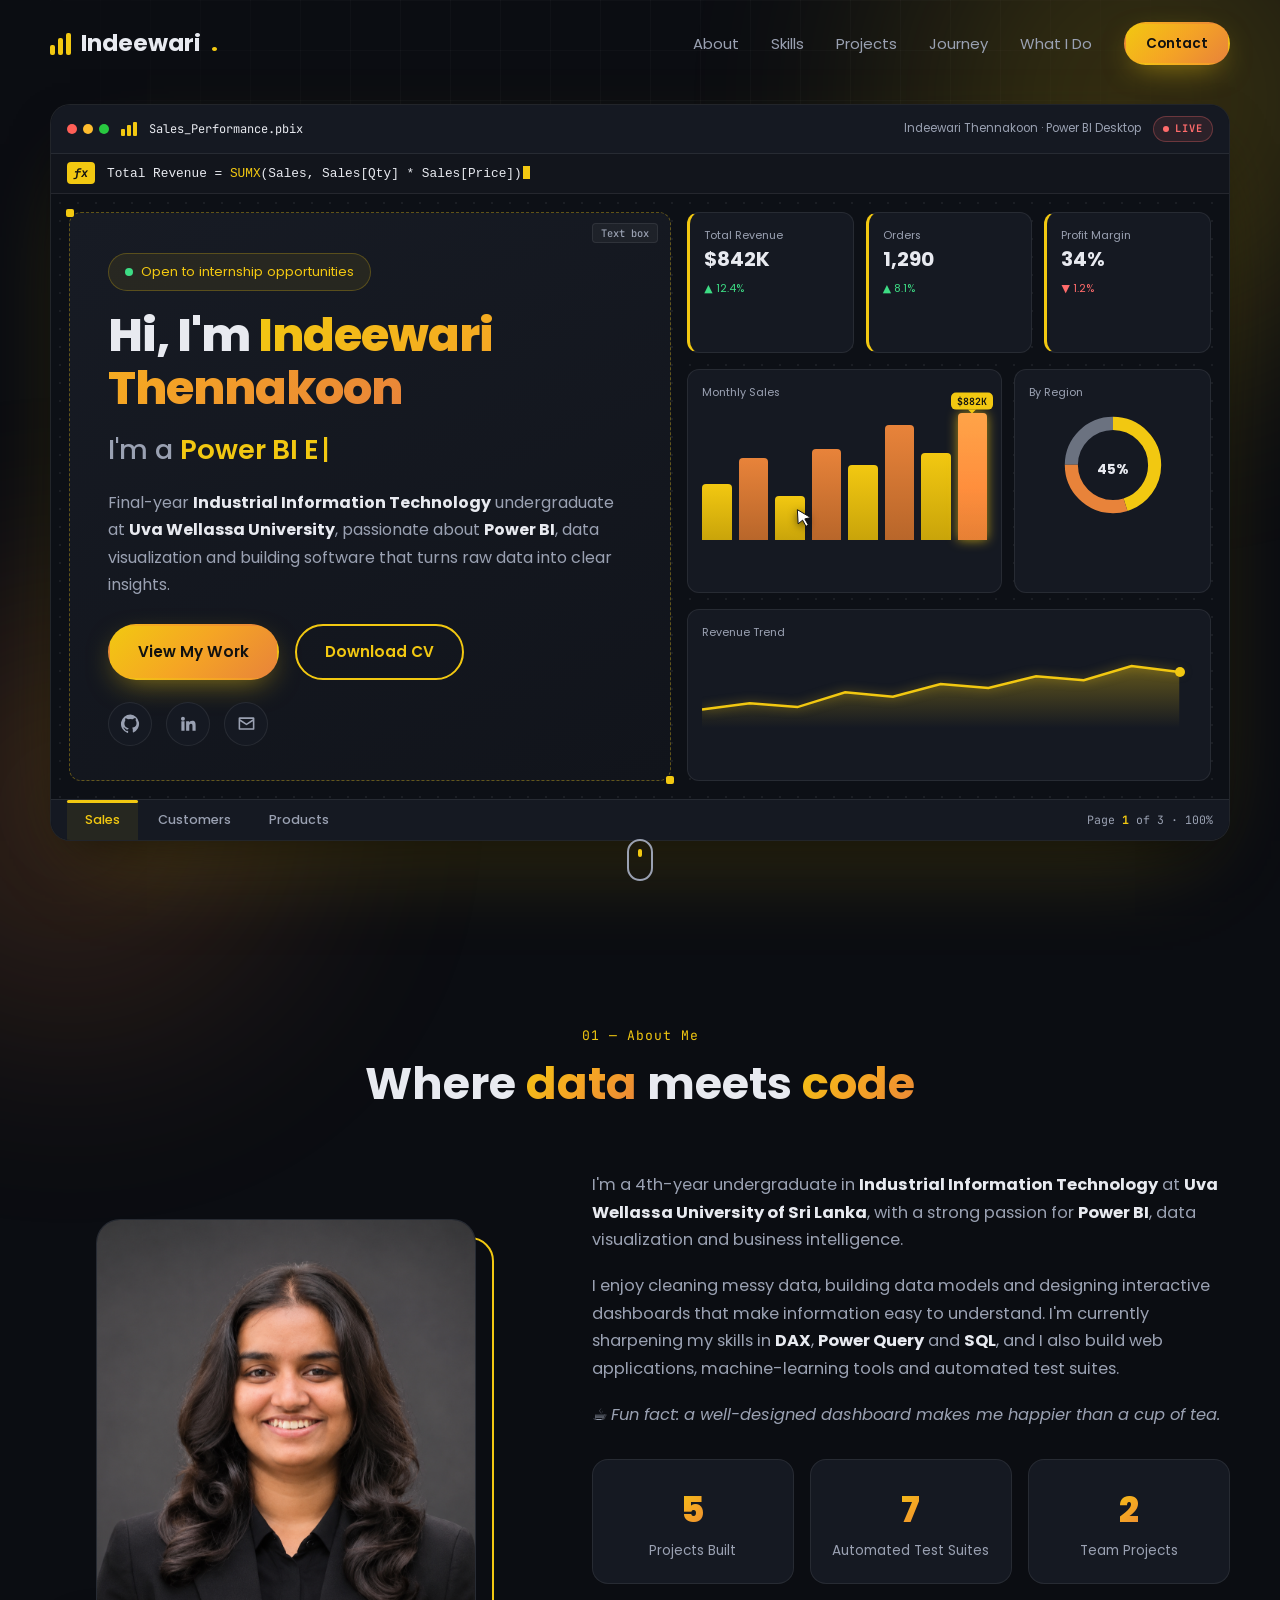
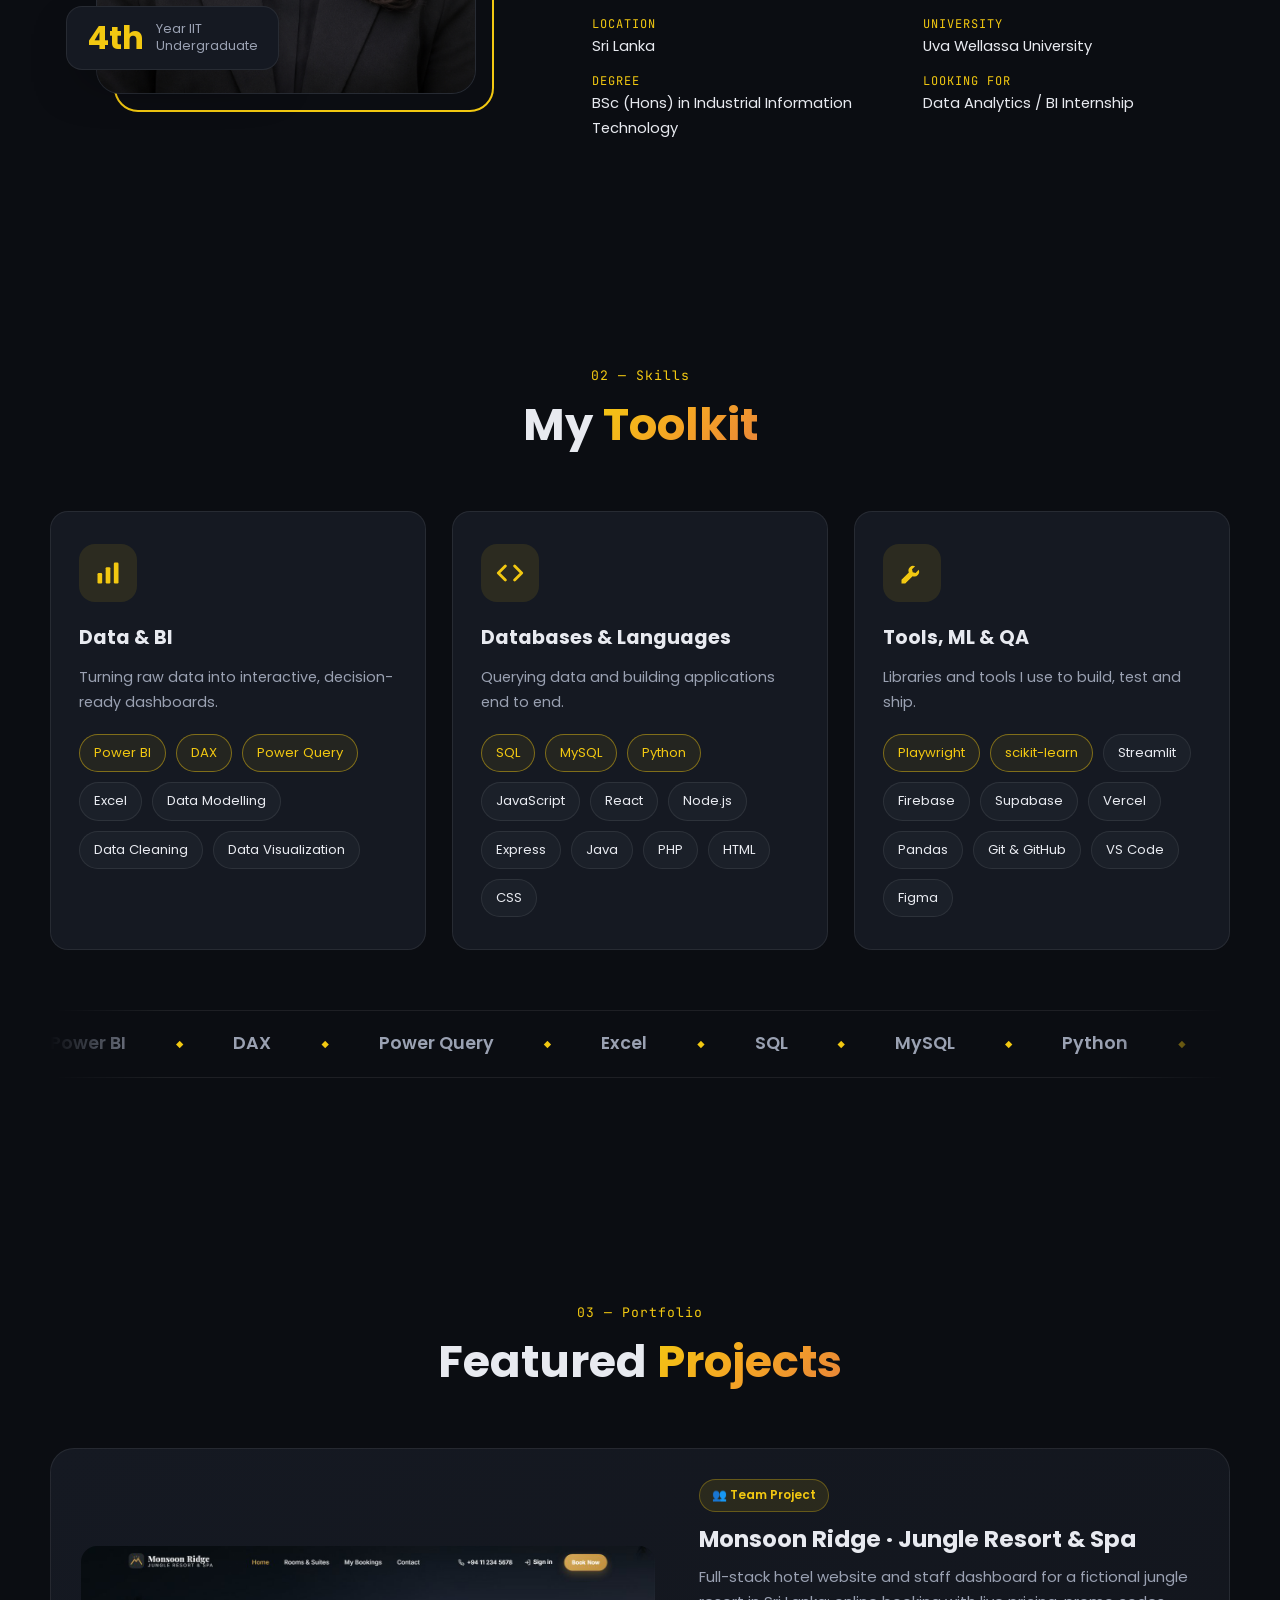
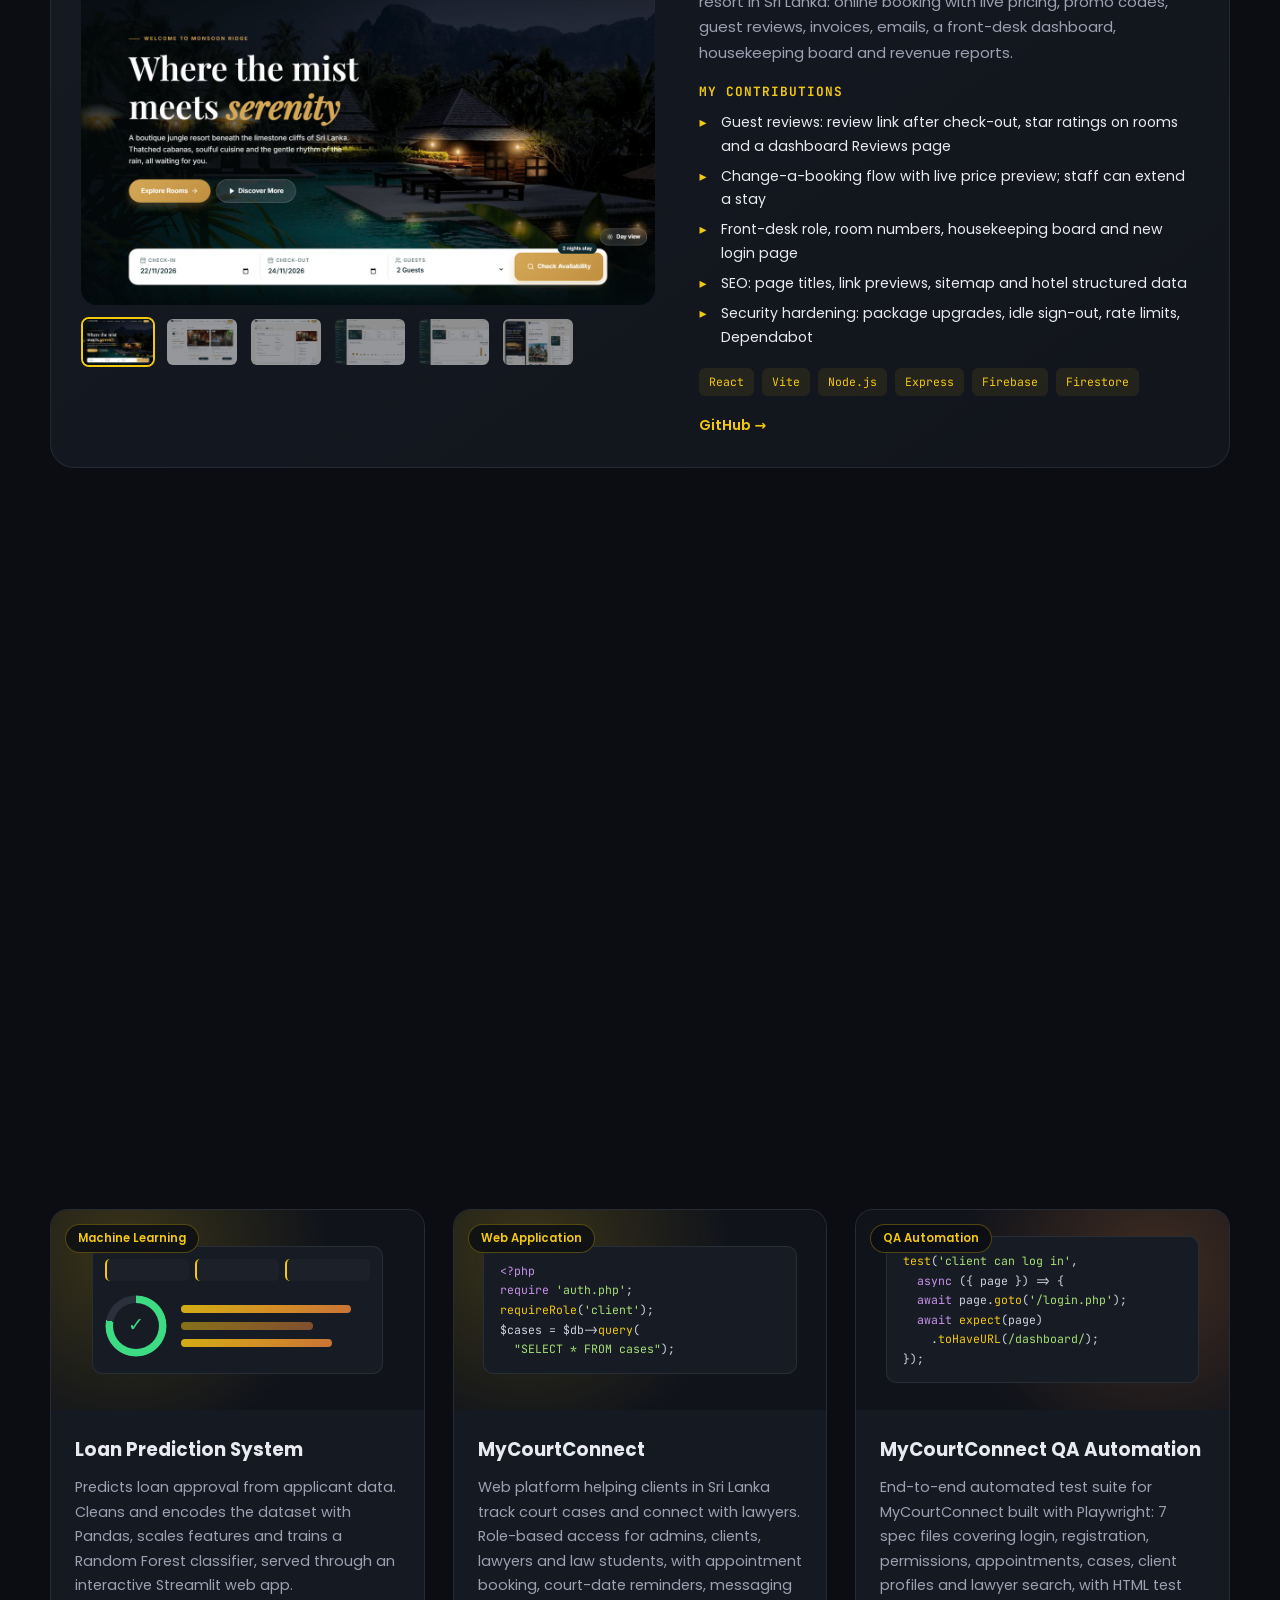
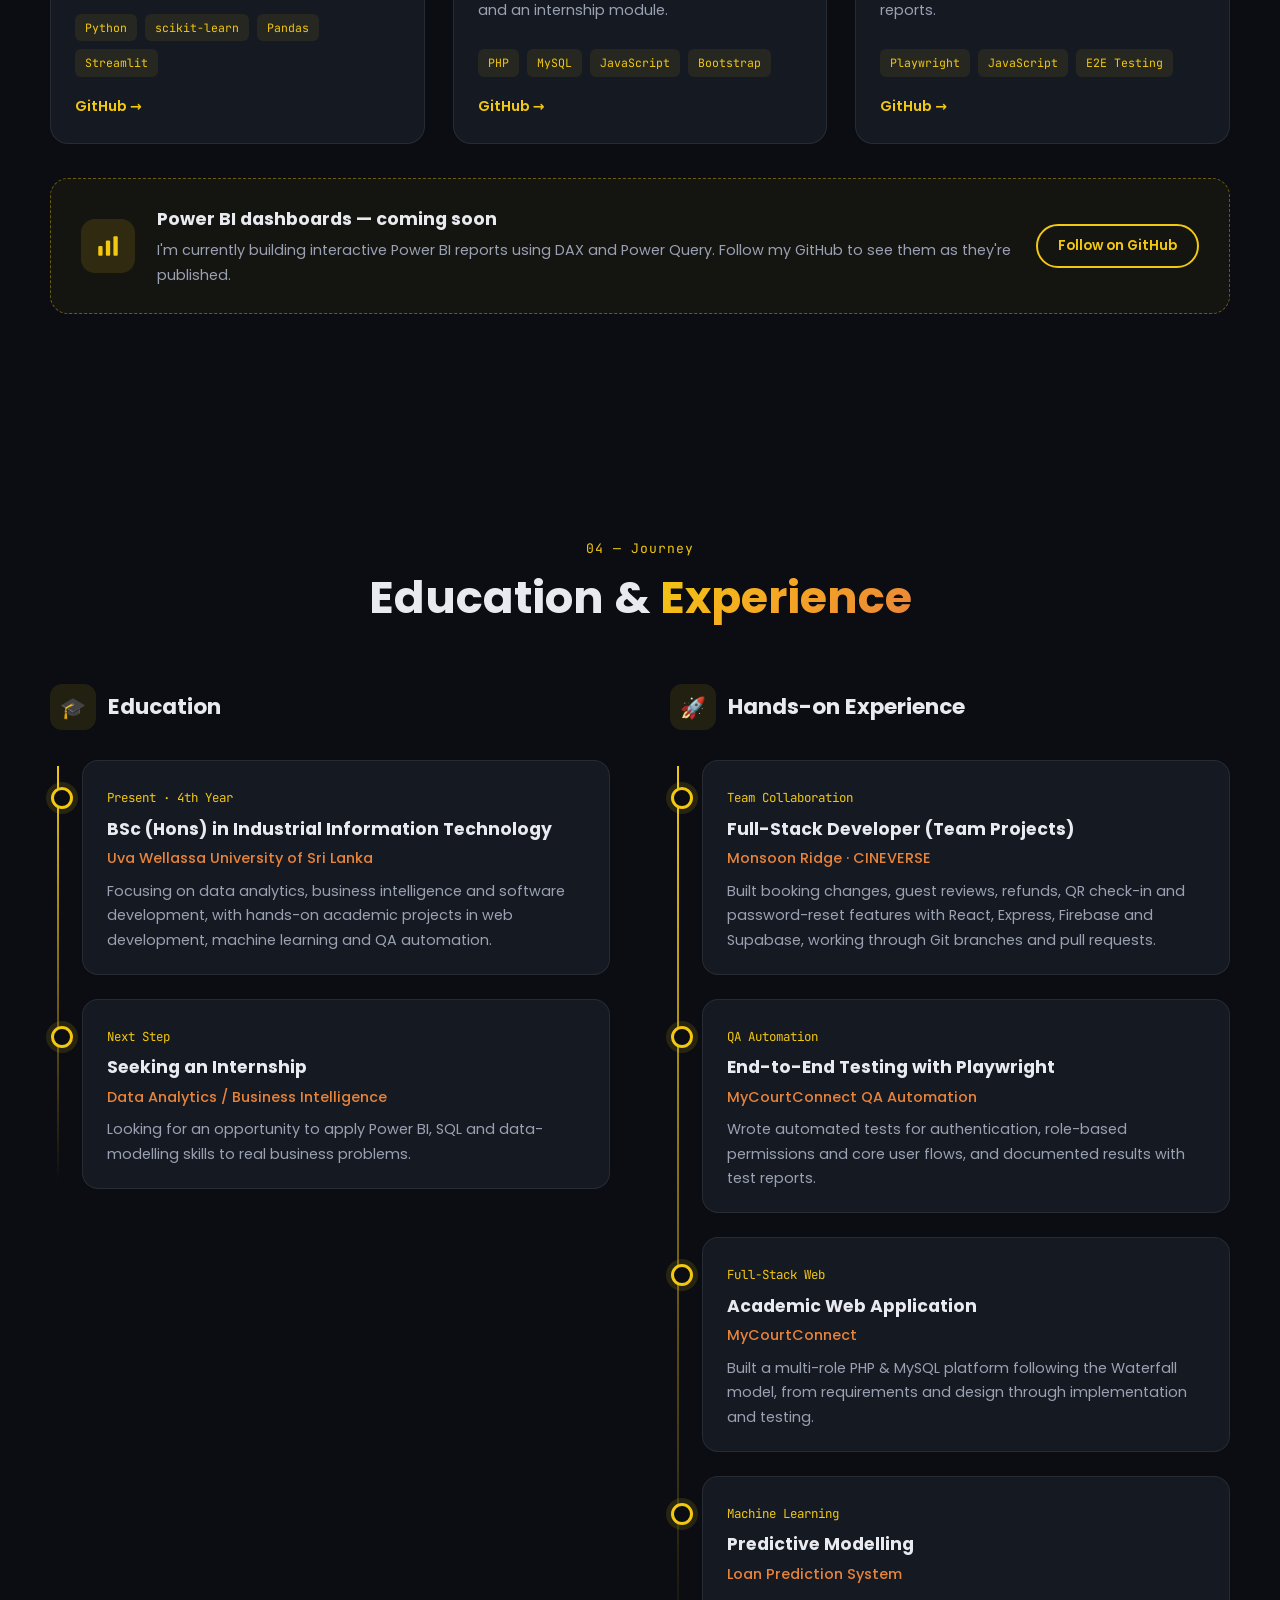
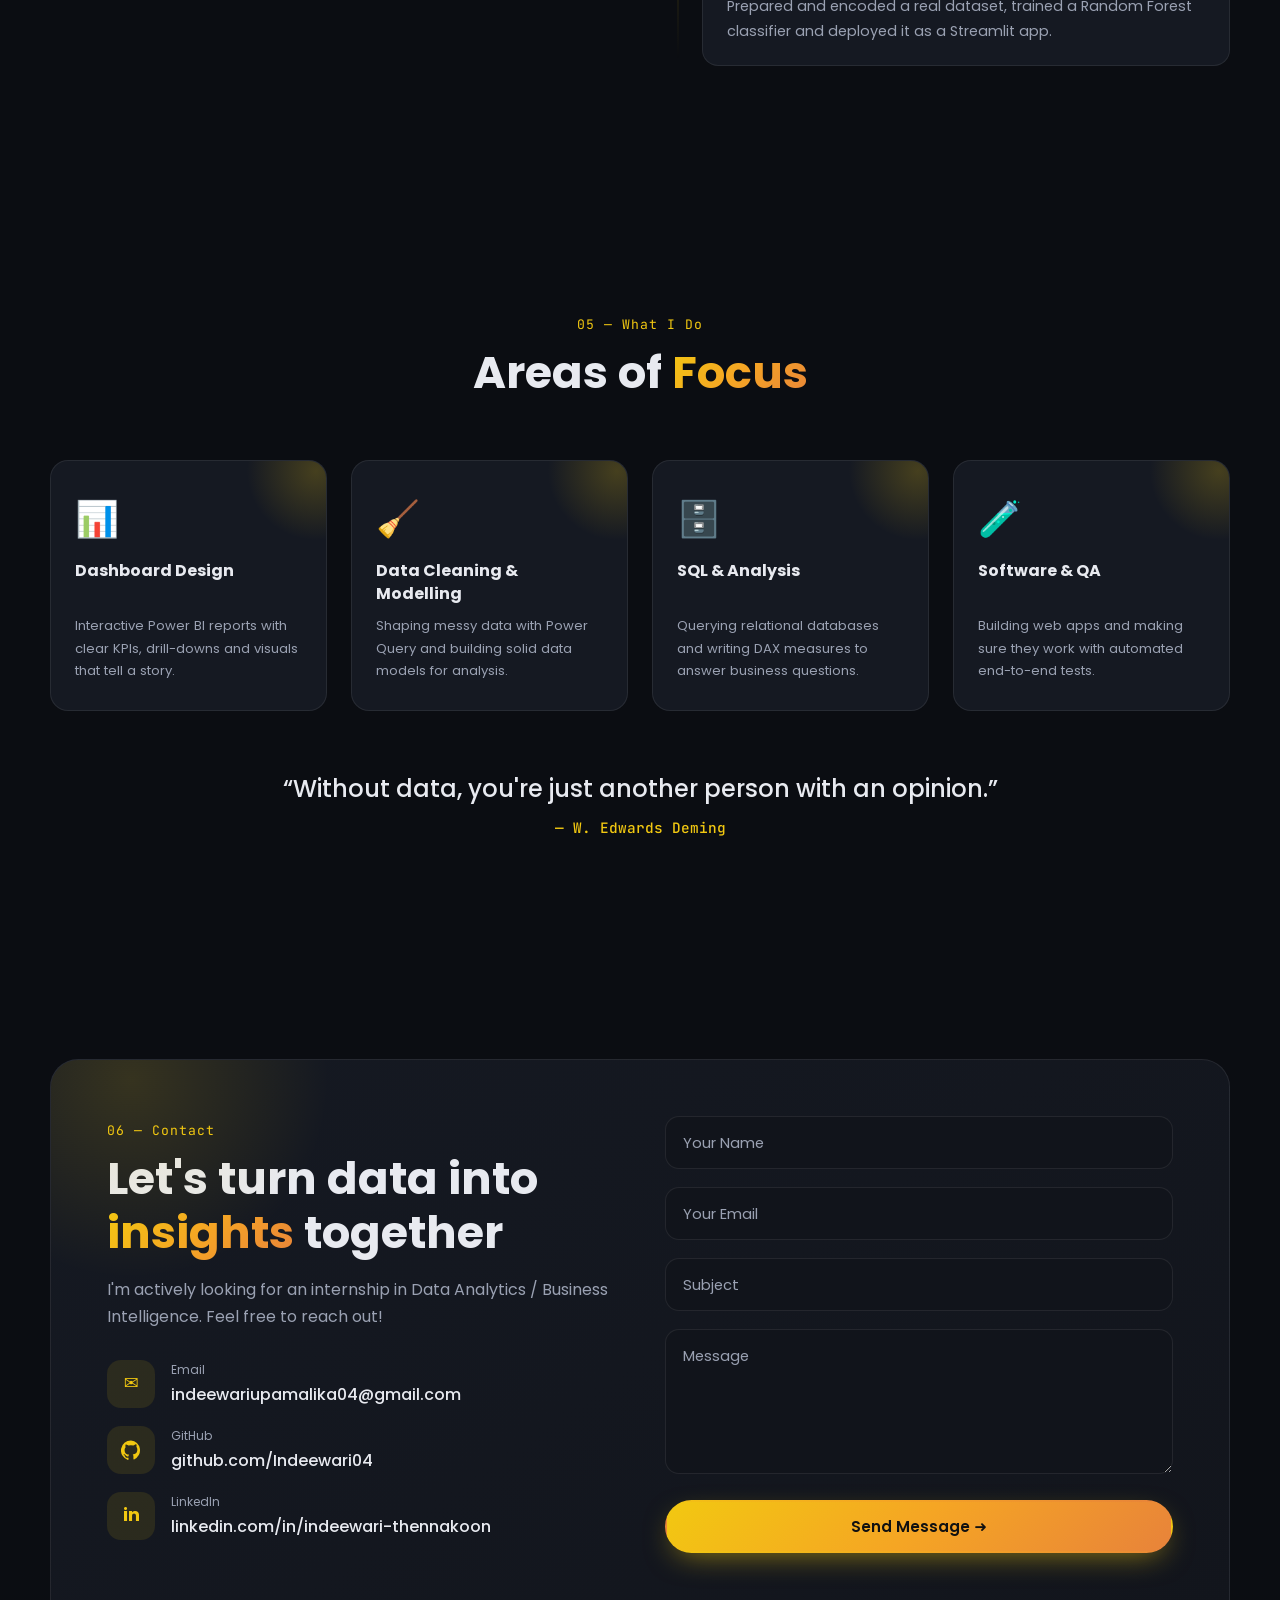
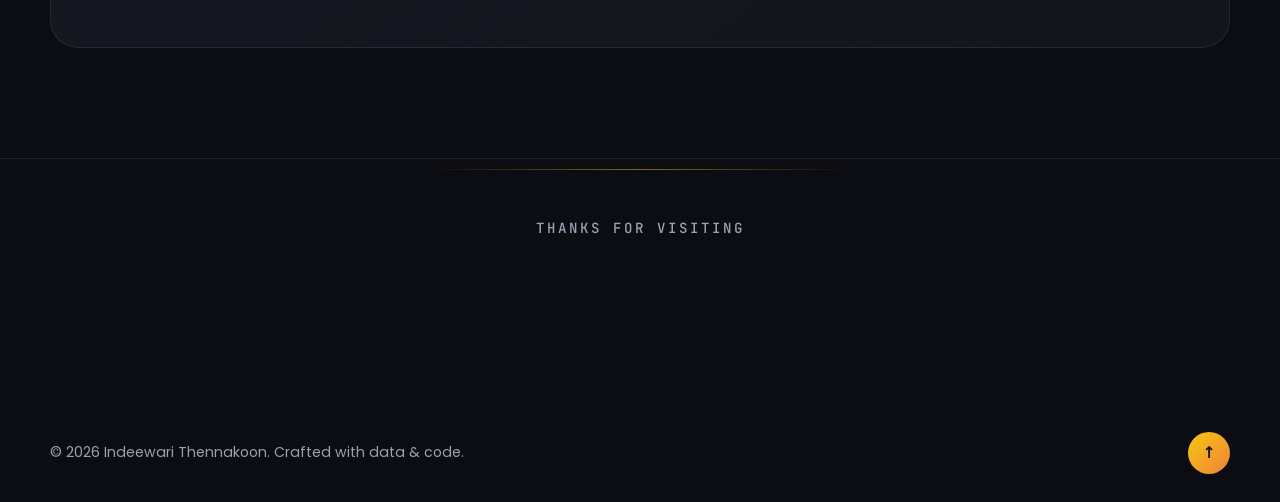
==== commit 74a02ef9: "Add footer signature" ====
--- a/index.html
+++ b/index.html
@@ -7,7 +7,7 @@
   <meta name="description" content="Portfolio of Indeewari Thennakoon — Industrial IT undergraduate at Uva Wellassa University, Power BI & data analytics enthusiast and software developer." />
   <link rel="preconnect" href="https://fonts.googleapis.com" />
   <link rel="preconnect" href="https://fonts.gstatic.com" crossorigin />
-  <link href="https://fonts.googleapis.com/css2?family=Poppins:wght@300;400;500;600;700;800&family=JetBrains+Mono:wght@400;600&display=swap" rel="stylesheet" />
+  <link href="https://fonts.googleapis.com/css2?family=Poppins:wght@300;400;500;600;700;800&family=JetBrains+Mono:wght@400;600&family=Great+Vibes&display=swap" rel="stylesheet" />
   <link rel="stylesheet" href="style.css" />
   <link rel="icon" href="data:image/svg+xml,<svg xmlns='http://www.w3.org/2000/svg' viewBox='0 0 32 32'><rect width='32' height='32' rx='8' fill='%230b0d12'/><rect x='7' y='16' width='4' height='9' rx='1' fill='%23F2C811'/><rect x='14' y='10' width='4' height='15' rx='1' fill='%23F2C811'/><rect x='21' y='6' width='4' height='19' rx='1' fill='%23F2C811'/></svg>" />
 </head>
@@ -572,6 +572,27 @@
   </div>
 
   <footer class="footer">
+    <!-- handwritten signature -->
+    <div class="signature" id="signature" aria-label="Indeewari Thennakoon">
+      <p class="sig-thanks">Thanks for visiting</p>
+      <div class="sig-wrap">
+        <div class="sig-ink">
+          <svg class="sig-svg" viewBox="0 0 760 170" role="img" aria-hidden="true">
+            <defs>
+              <linearGradient id="sigGrad" x1="0" x2="1" y1="0" y2="0">
+                <stop offset="0%" stop-color="#F2C811"/>
+                <stop offset="55%" stop-color="#f5a524"/>
+                <stop offset="100%" stop-color="#e8833a"/>
+              </linearGradient>
+            </defs>
+            <text class="sig-text" x="50%" y="108" text-anchor="middle">Indeewari Thennakoon</text>
+            <path class="sig-flourish" d="M150,140 C260,128 420,150 560,134 C600,130 630,124 650,116" />
+          </svg>
+        </div>
+        <span class="sig-pen-dot" aria-hidden="true"></span>
+      </div>
+      <p class="sig-role">Power BI &amp; Data Analytics · Software Development</p>
+    </div>
     <div class="container footer-inner">
       <p>© <span id="year"></span> Indeewari Thennakoon. Crafted with data &amp; code.</p>
       <a href="#home" class="back-top" aria-label="Back to top">↑</a>
--- a/style.css
+++ b/style.css
@@ -798,3 +798,43 @@
 .form-status.err { color: #ff8a8a; }
 .form-status a { color: var(--yellow); text-decoration: underline; }
 .form-status.warn { color: var(--yellow); }
+
+/* ===== Footer signature ===== */
+.footer { padding-top: 10px; }
+.signature { text-align: center; padding: 50px 20px 26px; position: relative; }
+.signature::before {
+  content: ""; position: absolute; left: 50%; top: 0; translate: -50% 0;
+  width: min(420px, 70%); height: 1px; background: linear-gradient(90deg, transparent, rgba(242,200,17,.5), transparent);
+}
+.sig-thanks { font: 500 .78rem var(--mono); color: var(--muted); letter-spacing: 3px; text-transform: uppercase; margin-bottom: 4px; }
+.sig-svg { width: min(620px, 100%); height: auto; display: block; margin: 0 auto; overflow: visible; }
+.sig-text {
+  font-family: "Great Vibes", cursive; font-size: 96px; word-spacing: 12px;
+  fill: url(#sigGrad); stroke: rgba(242,200,17,.35); stroke-width: .6;
+  filter: drop-shadow(0 0 14px rgba(242,200,17,.28));
+}
+.sig-flourish { fill: none; stroke: url(#sigGrad); stroke-width: 2.5; stroke-linecap: round; }
+.sig-wrap { position: relative; width: min(620px, 100%); margin: 0 auto; }
+.sig-ink {
+  clip-path: inset(-20% 100% -20% 0);
+  transition: clip-path 3.2s cubic-bezier(.45,.05,.35,1);
+}
+.signature.draw .sig-ink { clip-path: inset(-20% -5% -20% 0); }
+.sig-pen-dot {
+  position: absolute; left: 4%; top: 58%; width: 9px; height: 9px; border-radius: 50%;
+  background: #fff3b0; box-shadow: 0 0 10px 3px rgba(242,200,17,.8), 0 0 24px 6px rgba(245,165,36,.45);
+  opacity: 0; translate: -50% -50%; pointer-events: none;
+}
+.signature.draw .sig-pen-dot {
+  animation: penMove 3.2s cubic-bezier(.45,.05,.35,1) forwards, penWobble .36s ease-in-out 9 alternate, penFade 3.4s ease forwards;
+}
+@keyframes penMove { to { left: 95%; } }
+@keyframes penWobble { from { margin-top: -10px; } to { margin-top: 10px; } }
+@keyframes penFade { 0% { opacity: 0; } 8% { opacity: 1; } 85% { opacity: 1; } 100% { opacity: 0; } }
+.sig-role { font-size: .85rem; color: var(--muted); margin-top: 2px; opacity: 0; transform: translateY(8px); transition: 1s ease 3.4s; }
+.signature.draw .sig-role { opacity: 1; transform: none; }
+@media (prefers-reduced-motion: reduce) {
+  .sig-role { opacity: 1; transform: none; }
+  .sig-ink { clip-path: none; }
+  .sig-pen-dot { display: none; }
+}
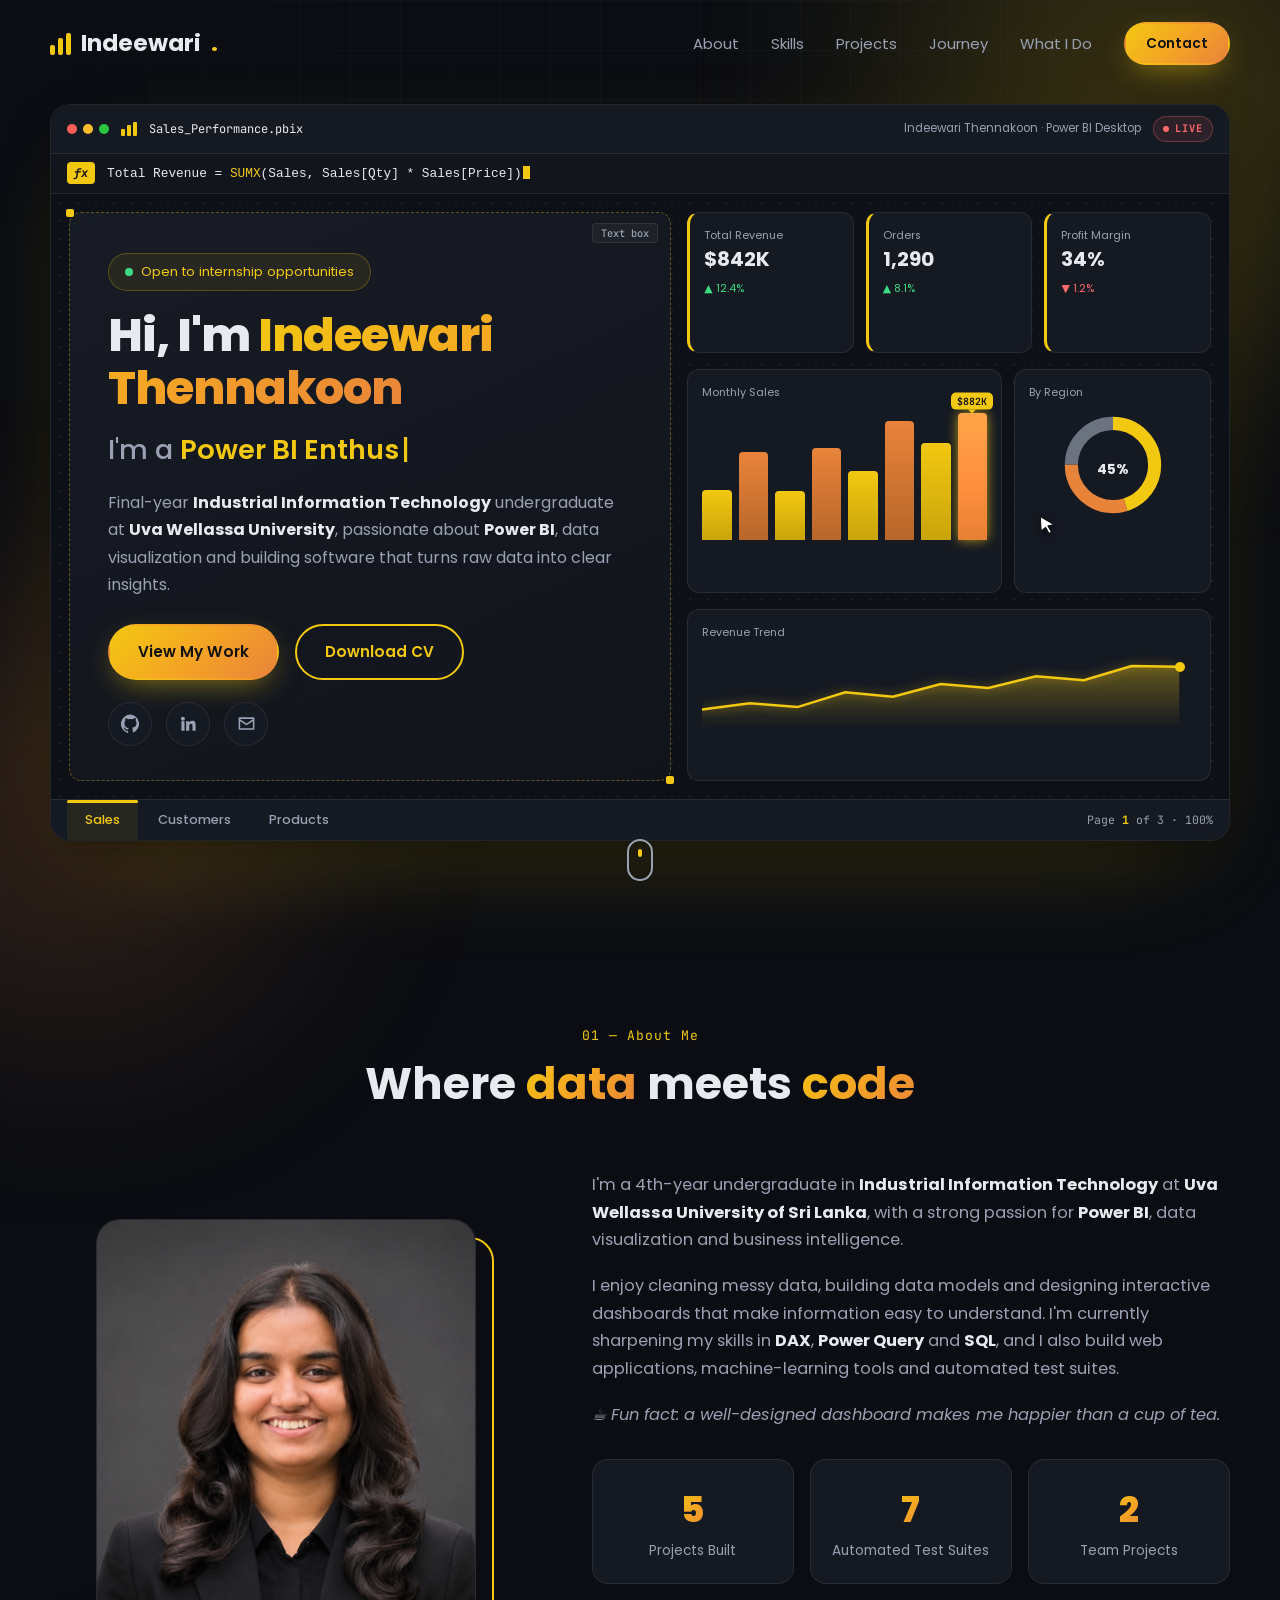
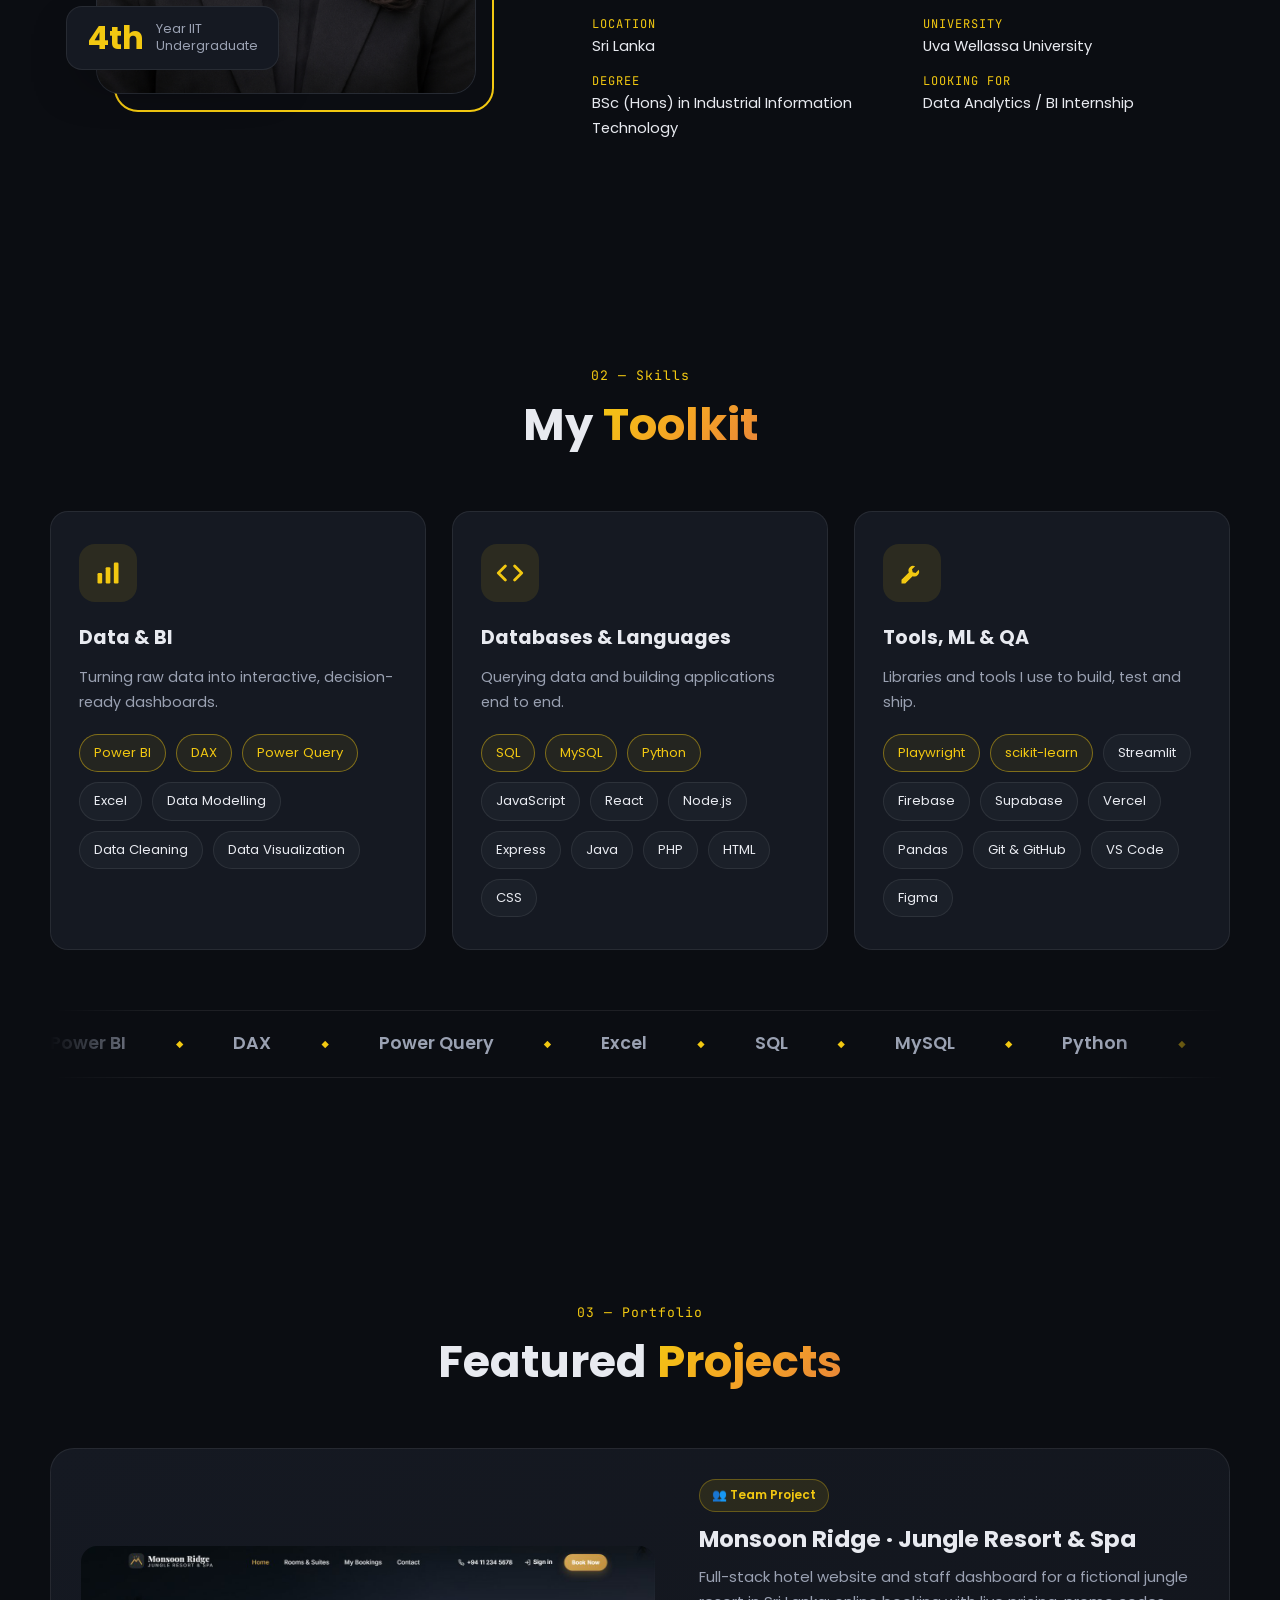
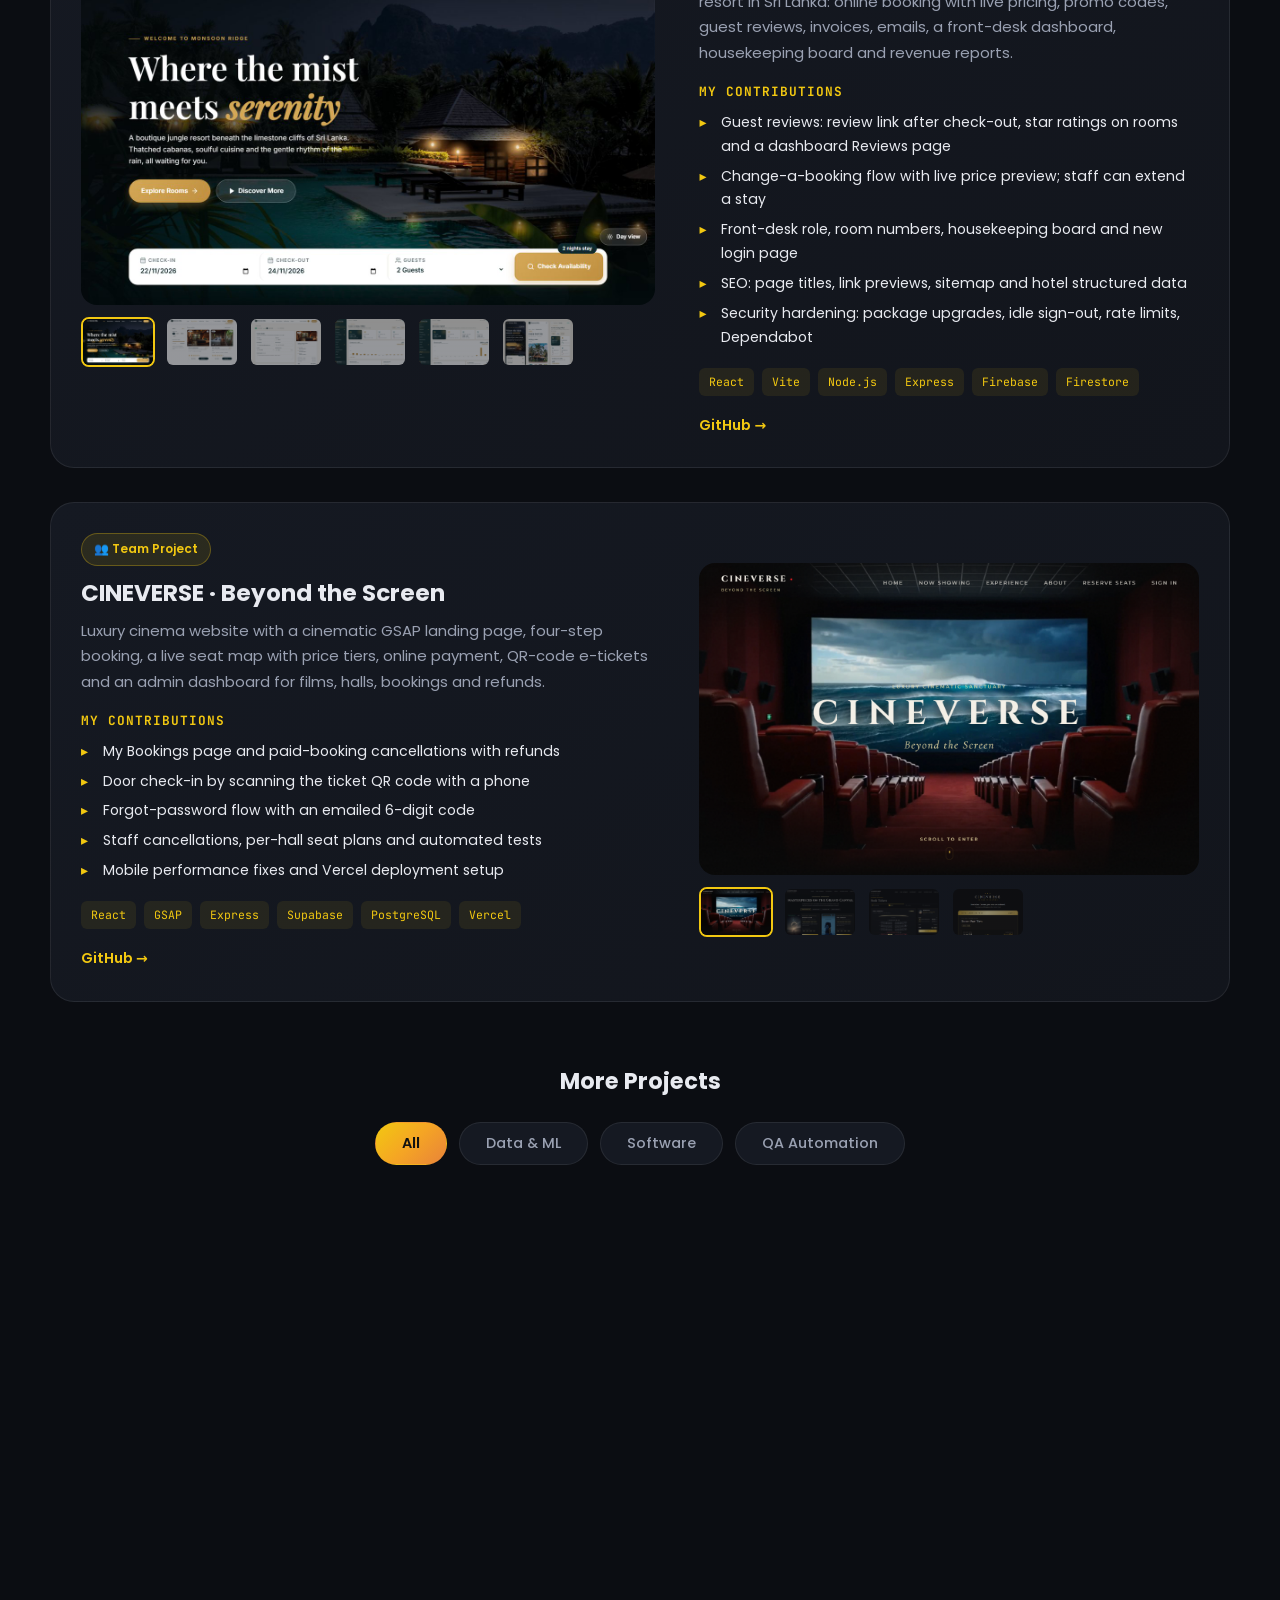
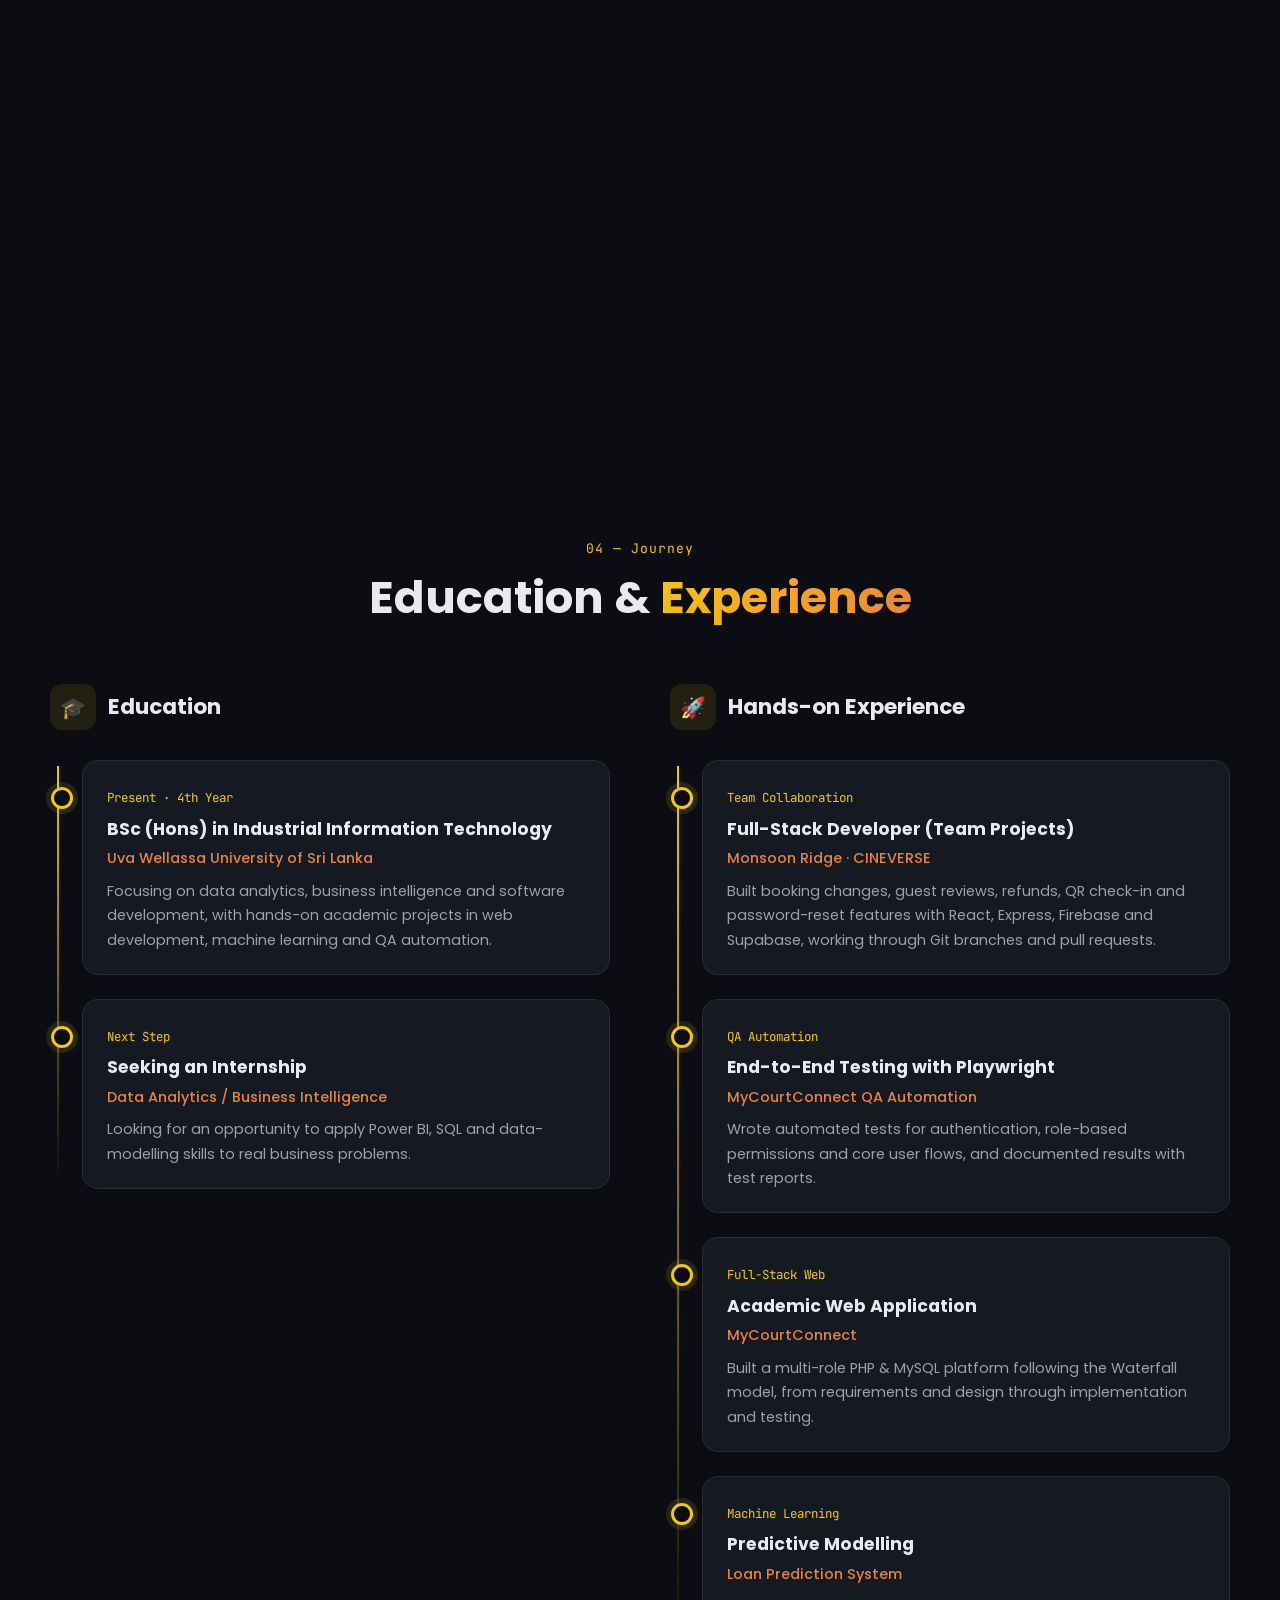
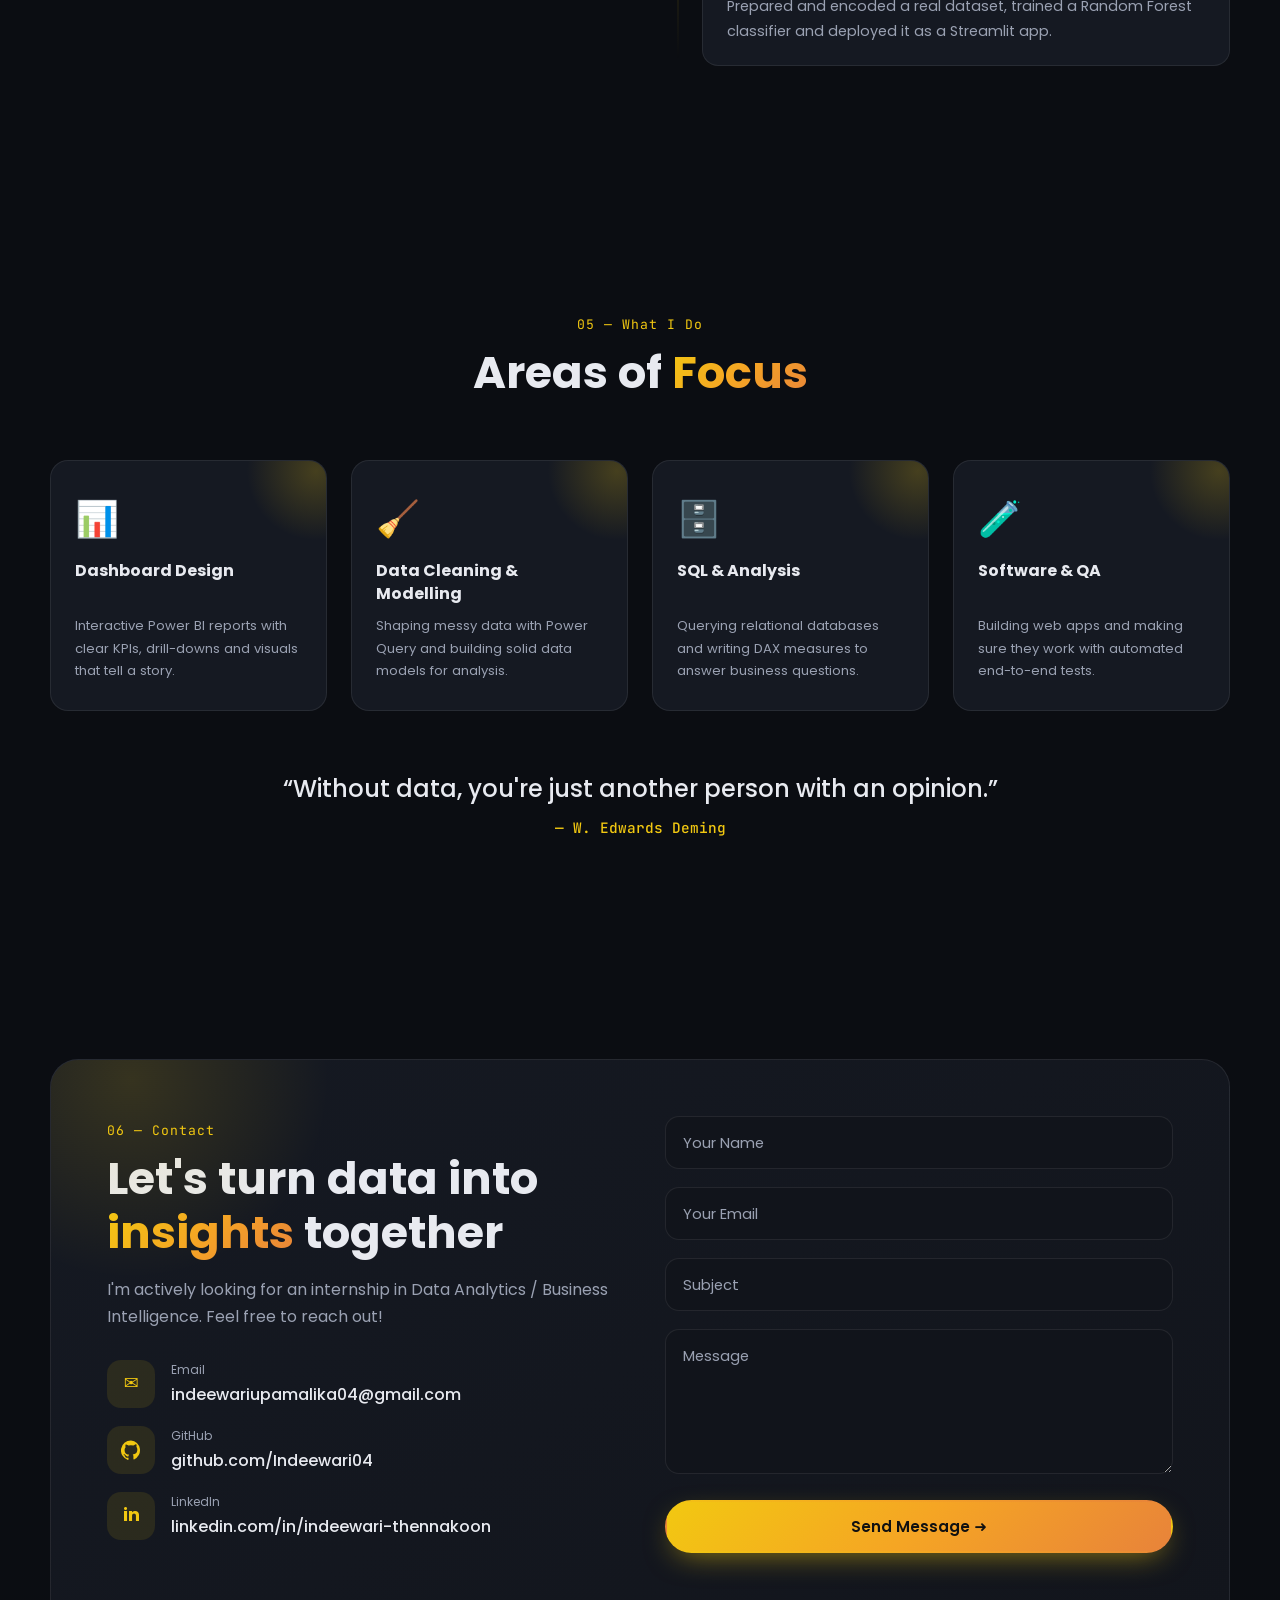
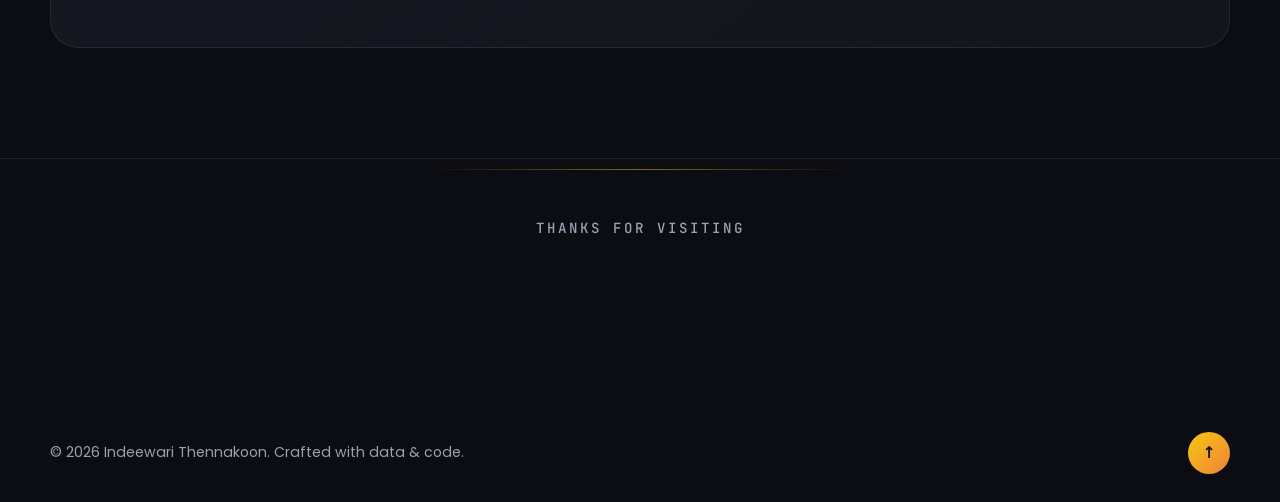
==== commit 3a4b7fa5: "Add link preview card" ====
--- a/index.html
+++ b/index.html
@@ -5,6 +5,29 @@
   <meta name="viewport" content="width=device-width, initial-scale=1.0" />
   <title>Indeewari Thennakoon | Power BI & Data Analytics</title>
   <meta name="description" content="Portfolio of Indeewari Thennakoon — Industrial IT undergraduate at Uva Wellassa University, Power BI & data analytics enthusiast and software developer." />
+  <meta name="author" content="Indeewari Thennakoon" />
+  <meta name="theme-color" content="#0b0d12" />
+  <link rel="canonical" href="https://indeewari04.github.io/my-portfolio/" />
+
+  <!-- Link preview card (WhatsApp, Facebook, LinkedIn, Messenger, Telegram) -->
+  <meta property="og:type" content="website" />
+  <meta property="og:site_name" content="Indeewari Thennakoon" />
+  <meta property="og:url" content="https://indeewari04.github.io/my-portfolio/" />
+  <meta property="og:title" content="Indeewari Thennakoon | Power BI & Data Analytics" />
+  <meta property="og:description" content="Industrial IT undergraduate at Uva Wellassa University. Power BI dashboards, data analytics and software projects. Open to internships." />
+  <meta property="og:image" content="https://indeewari04.github.io/my-portfolio/images/og-card.jpg" />
+  <meta property="og:image:secure_url" content="https://indeewari04.github.io/my-portfolio/images/og-card.jpg" />
+  <meta property="og:image:type" content="image/jpeg" />
+  <meta property="og:image:width" content="1200" />
+  <meta property="og:image:height" content="630" />
+  <meta property="og:image:alt" content="Indeewari Thennakoon — Power BI & Data Analytics portfolio card" />
+  <meta property="og:locale" content="en_US" />
+
+  <!-- X / Twitter -->
+  <meta name="twitter:card" content="summary_large_image" />
+  <meta name="twitter:title" content="Indeewari Thennakoon | Power BI & Data Analytics" />
+  <meta name="twitter:description" content="Power BI dashboards, data analytics and software projects. Open to internships." />
+  <meta name="twitter:image" content="https://indeewari04.github.io/my-portfolio/images/og-card.jpg" />
   <link rel="preconnect" href="https://fonts.googleapis.com" />
   <link rel="preconnect" href="https://fonts.gstatic.com" crossorigin />
   <link href="https://fonts.googleapis.com/css2?family=Poppins:wght@300;400;500;600;700;800&family=JetBrains+Mono:wght@400;600&family=Great+Vibes&display=swap" rel="stylesheet" />
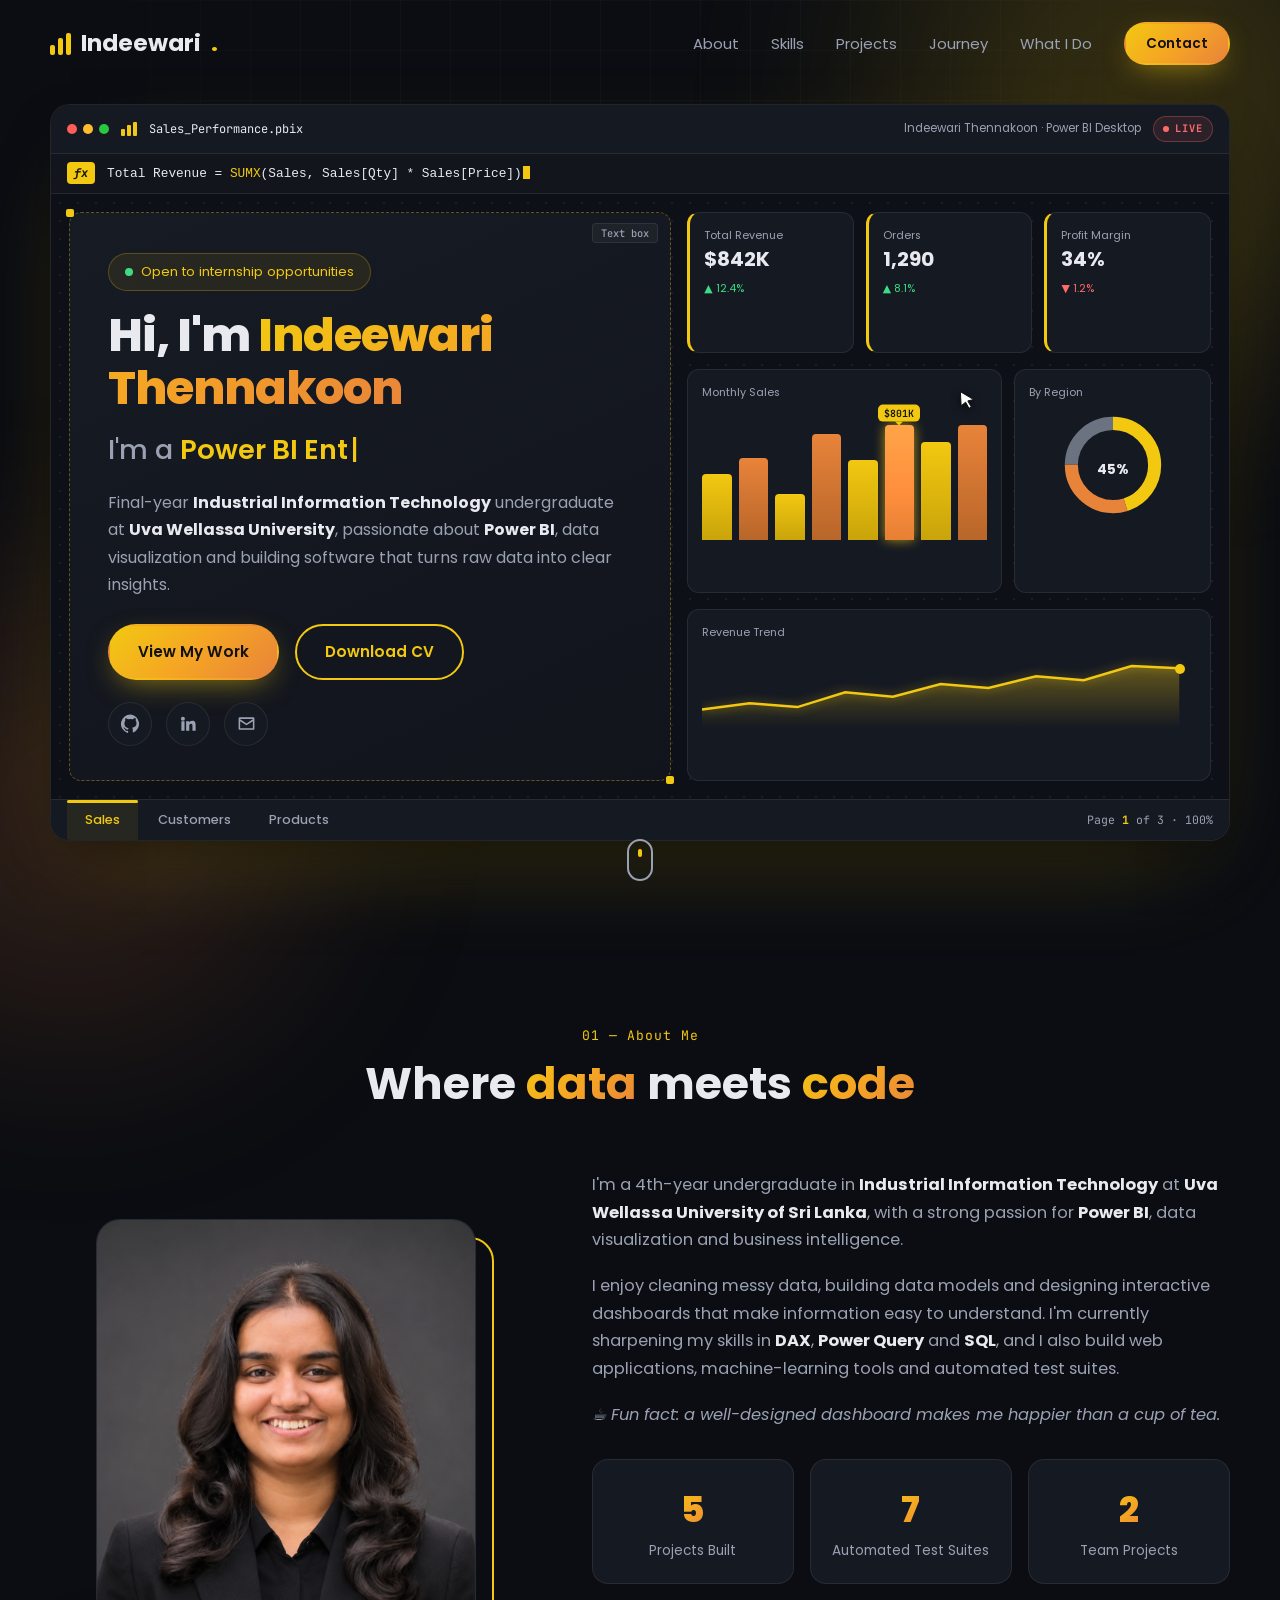
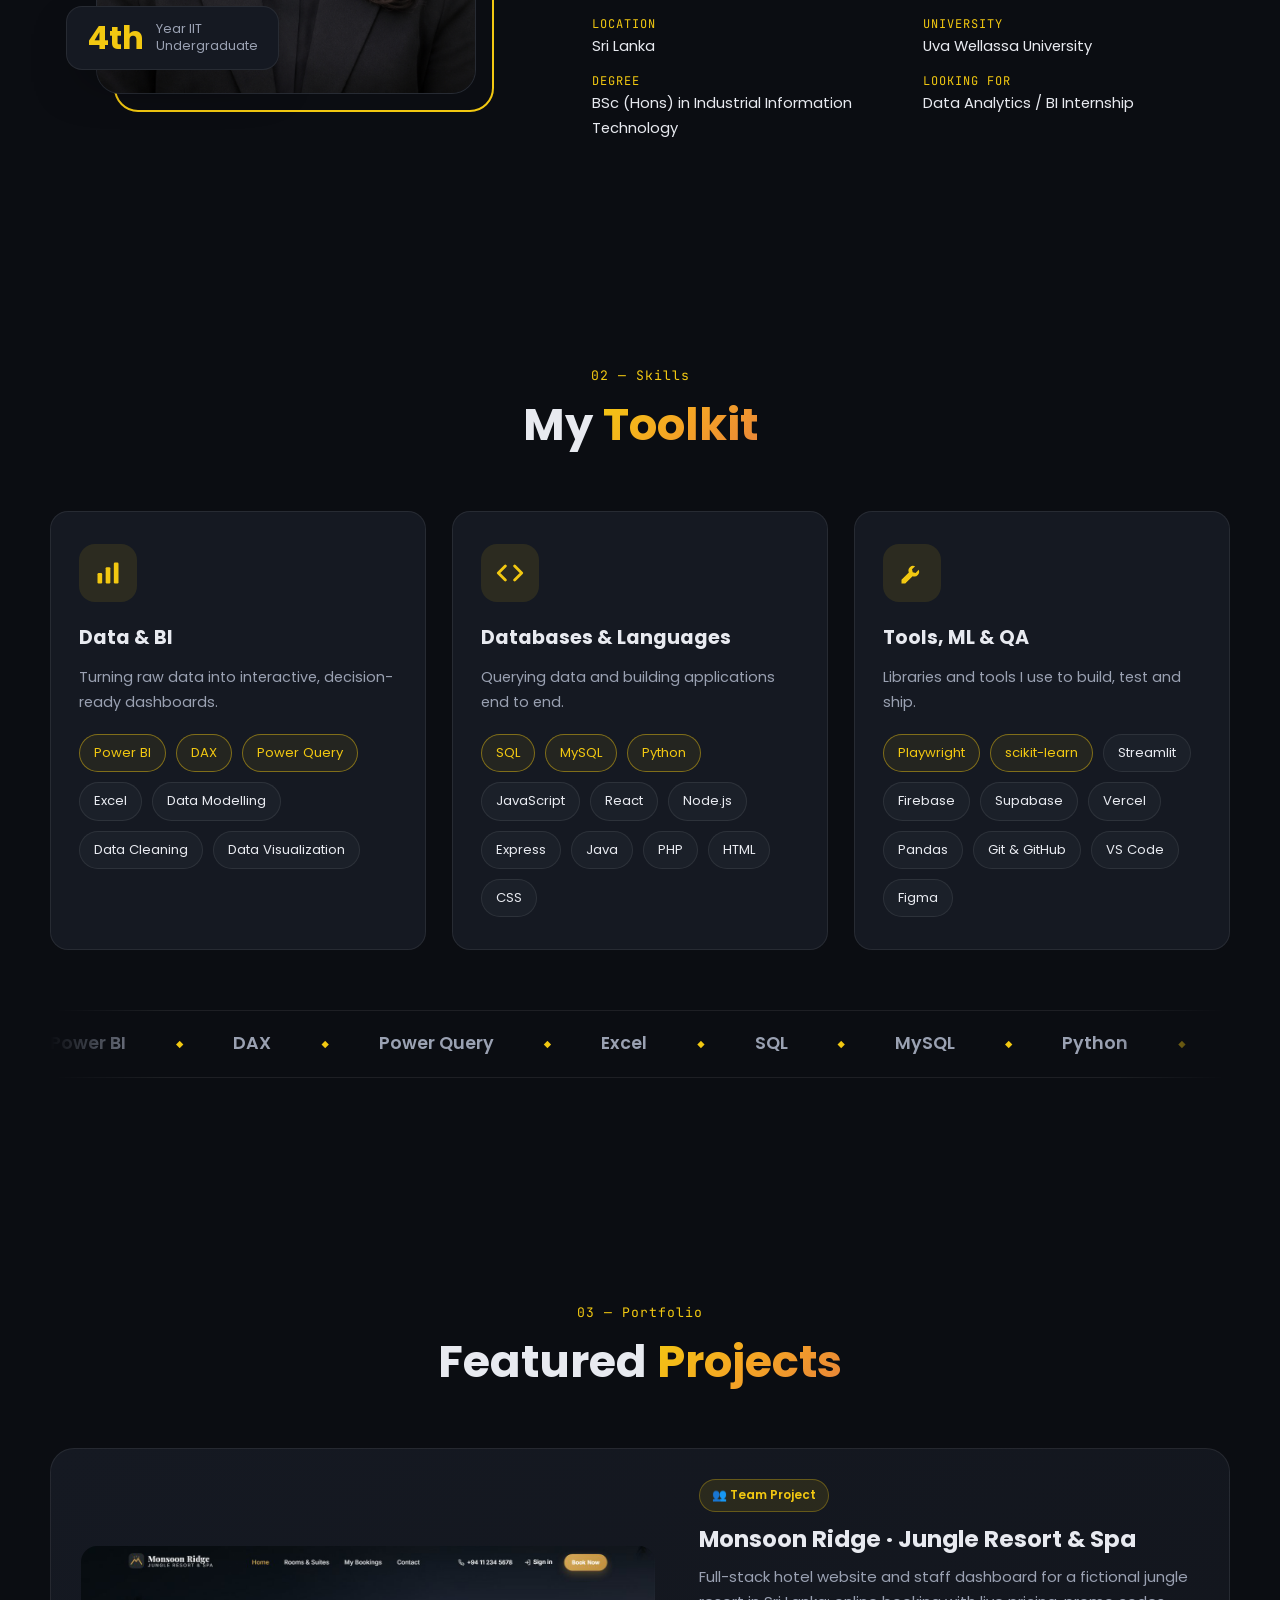
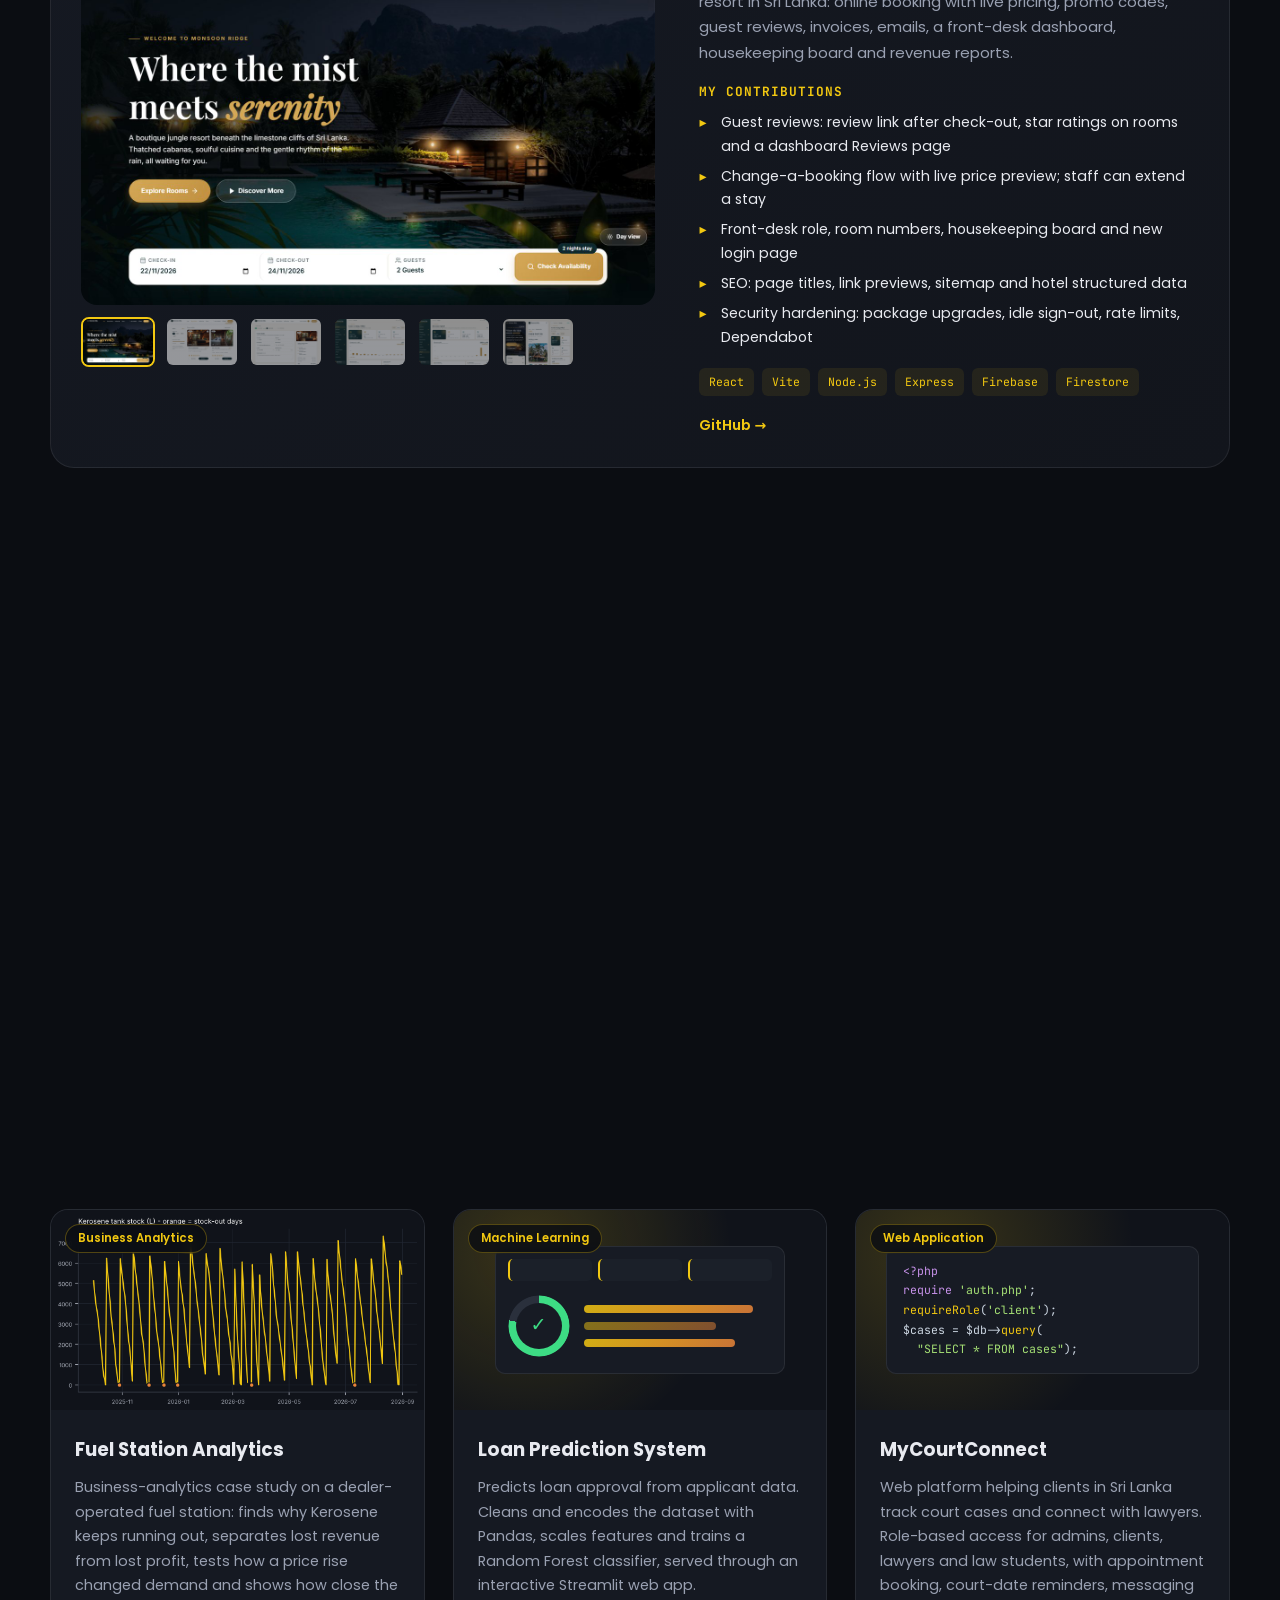
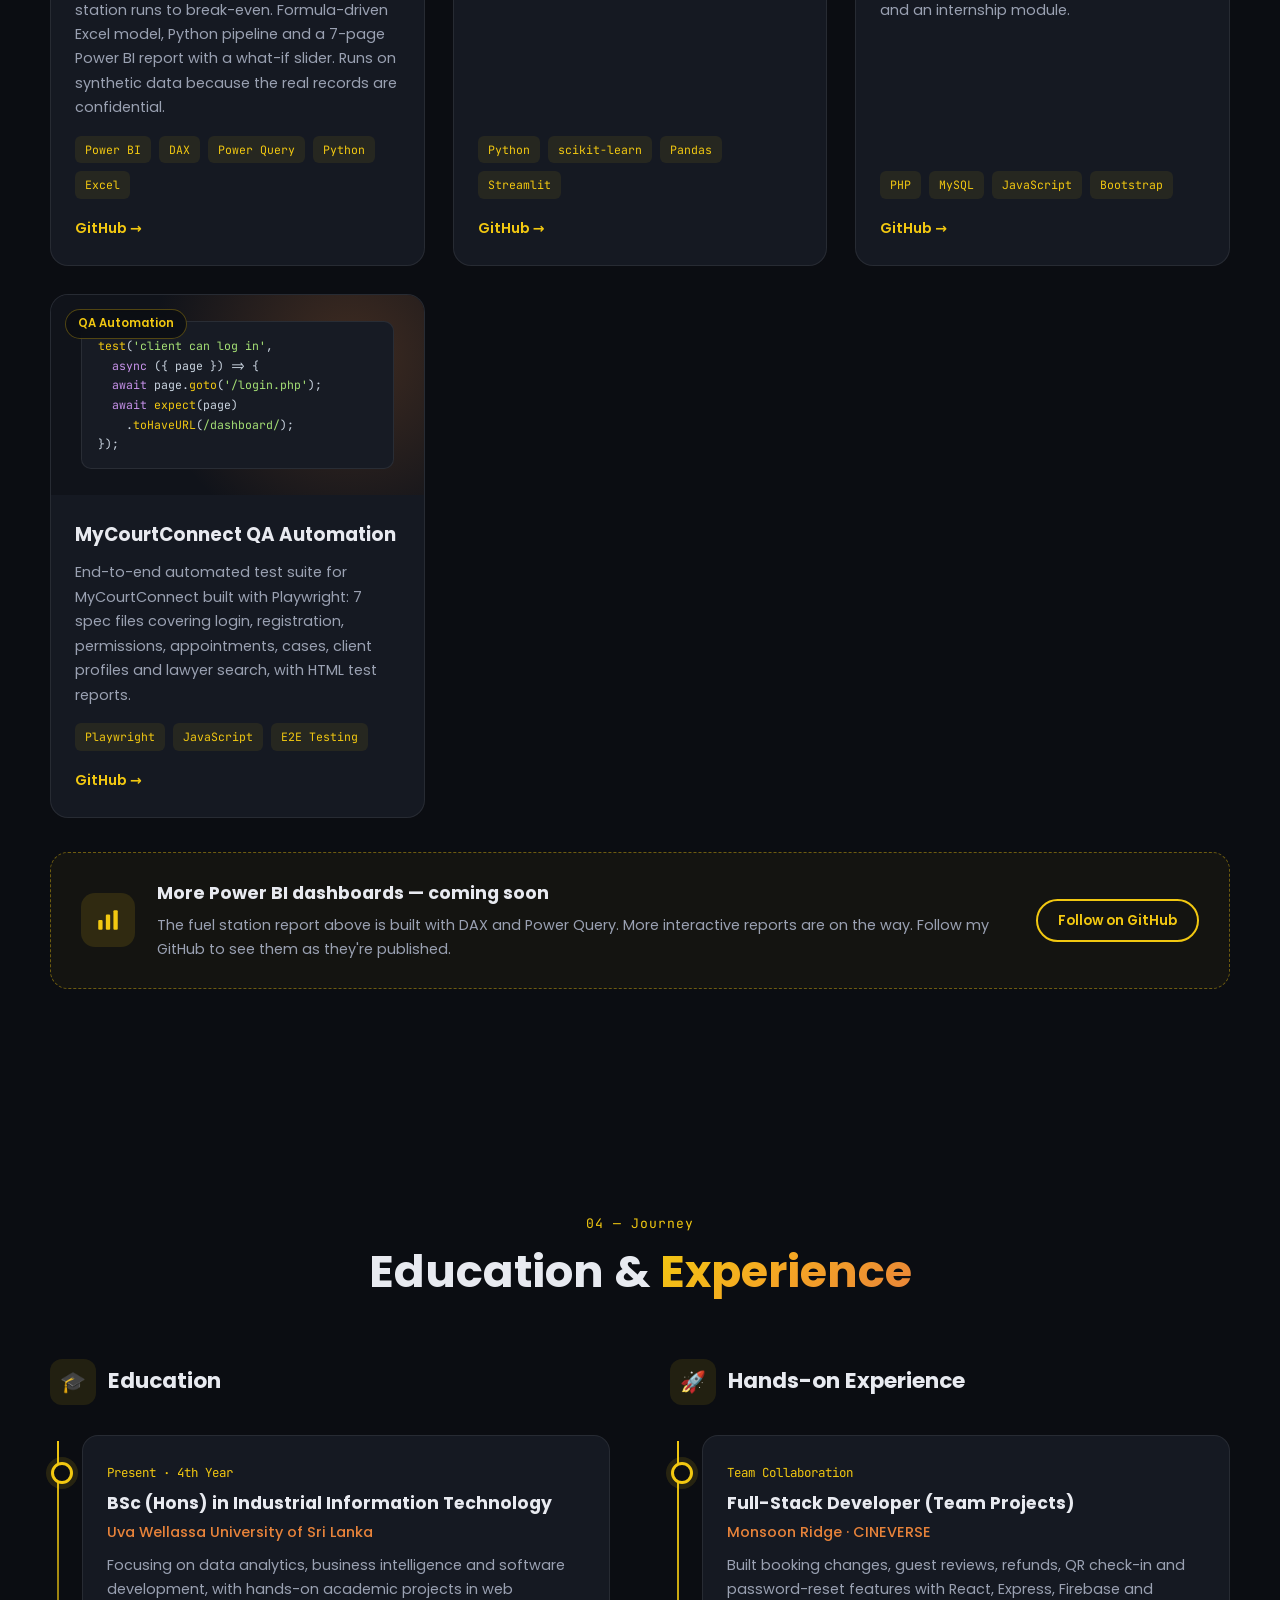
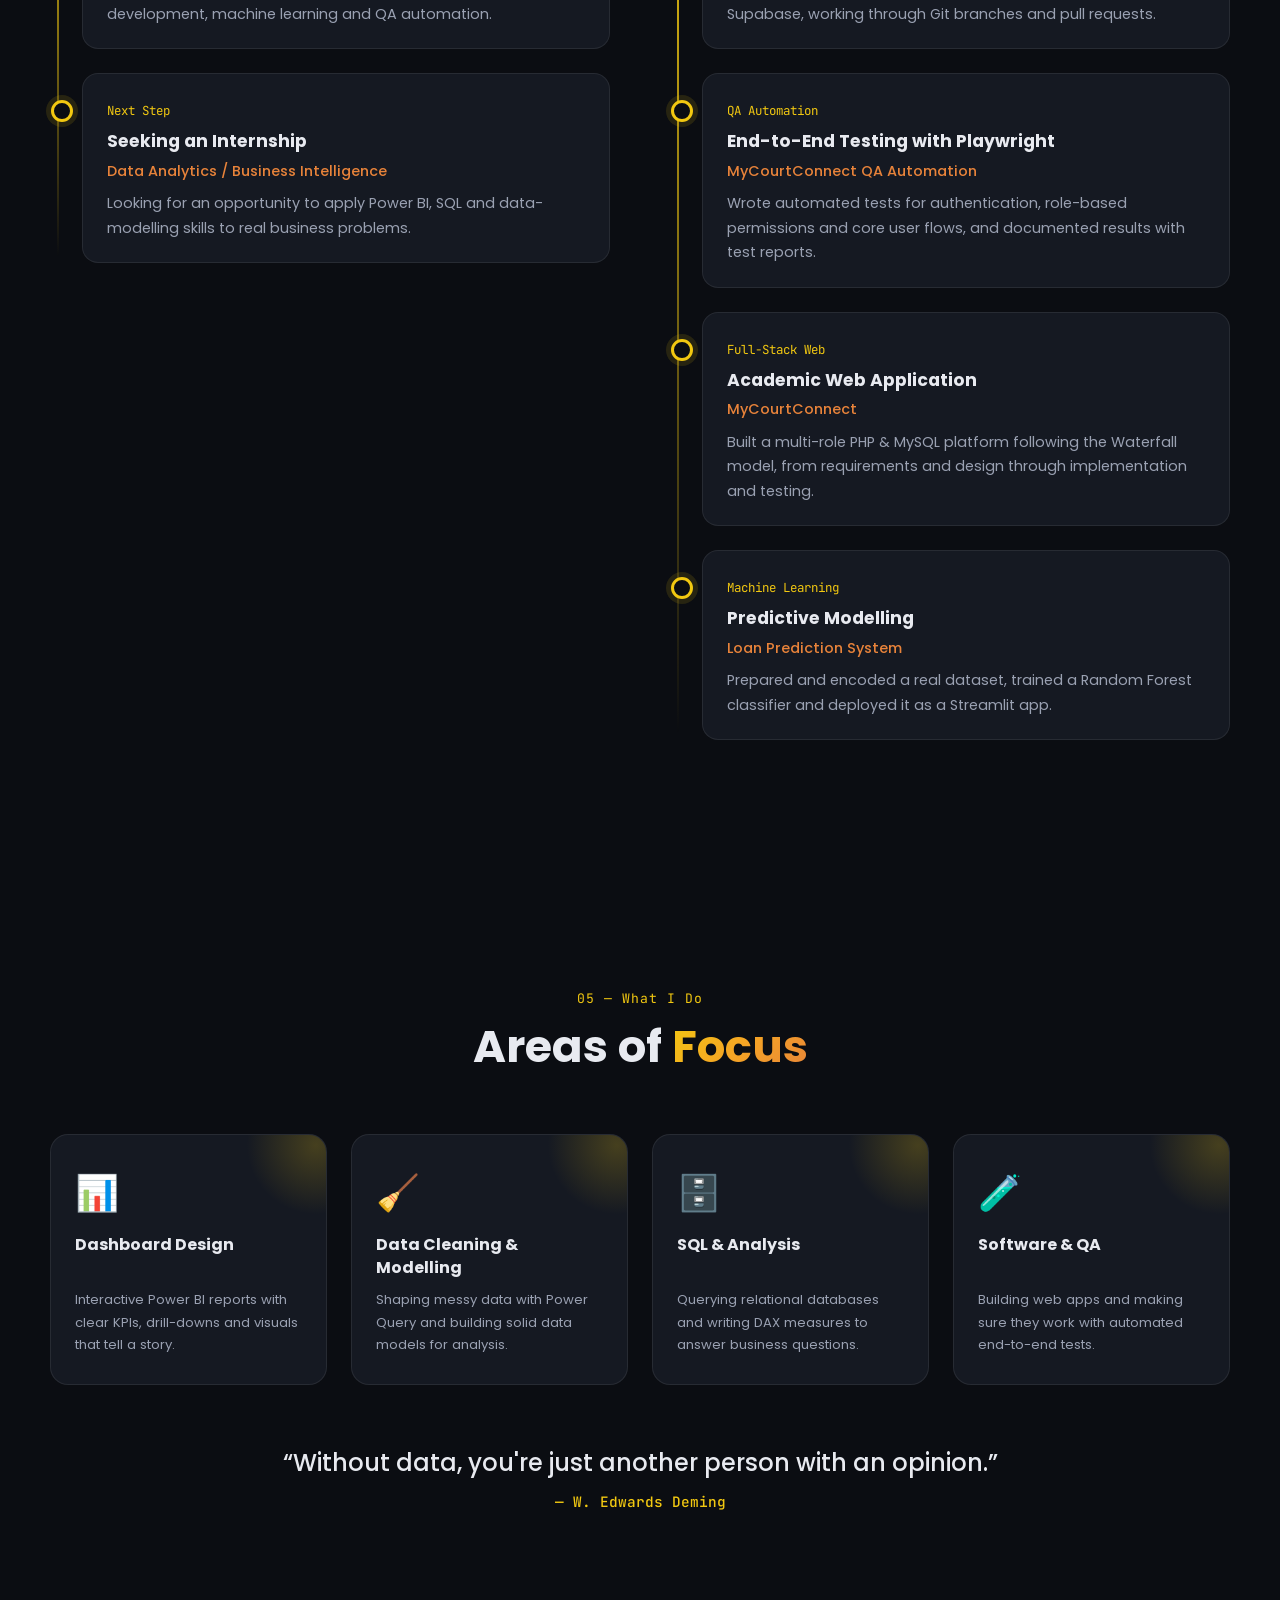
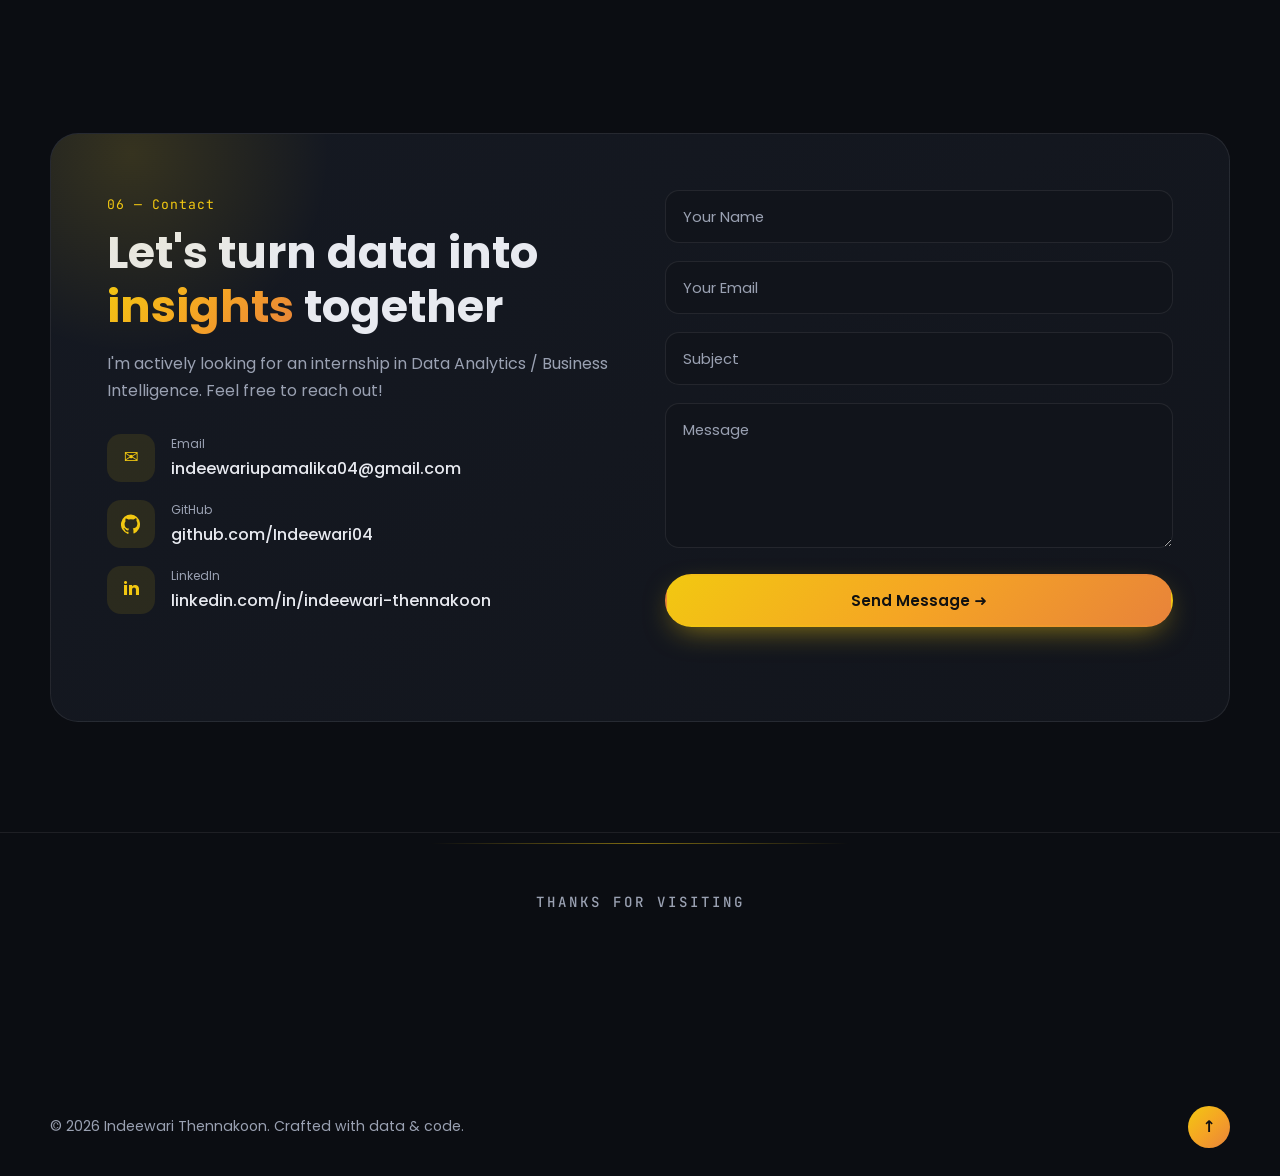
==== commit bf899814: "Add fuel station analytics project" ====
--- a/index.html
+++ b/index.html
@@ -358,6 +358,22 @@
           <button class="filter" data-filter="qa">QA Automation</button>
         </div>
         <div class="projects-grid">
+          <!-- Fuel Station Analytics -->
+          <article class="project-card reveal" data-category="data">
+            <div class="project-thumb">
+              <img src="images/projects/fuel-station-kerosene.png" alt="Line chart of Kerosene tank stock with stock-out days marked" loading="lazy" />
+              <span class="project-type">Business Analytics</span>
+            </div>
+            <div class="project-body">
+              <h3>Fuel Station Analytics</h3>
+              <p>Business-analytics case study on a dealer-operated fuel station: finds why Kerosene keeps running out, separates lost revenue from lost profit, tests how a price rise changed demand and shows how close the station runs to break-even. Formula-driven Excel model, Python pipeline and a 7-page Power BI report with a what-if slider. Runs on synthetic data because the real records are confidential.</p>
+              <div class="tags"><span>Power BI</span><span>DAX</span><span>Power Query</span><span>Python</span><span>Excel</span></div>
+              <div class="project-links">
+                <a href="https://github.com/Indeewari04/fuel-station-analytics" target="_blank" rel="noopener">GitHub →</a>
+              </div>
+            </div>
+          </article>
+
           <!-- Loan Prediction -->
           <article class="project-card reveal" data-category="data">
             <div class="project-thumb thumb-bi">
@@ -428,8 +444,8 @@
             <svg viewBox="0 0 24 24"><rect x="3" y="12" width="4" height="9" rx="1"/><rect x="10" y="7" width="4" height="14" rx="1"/><rect x="17" y="3" width="4" height="18" rx="1"/></svg>
           </div>
           <div>
-            <h3>Power BI dashboards — coming soon</h3>
-            <p>I'm currently building interactive Power BI reports using DAX and Power Query. Follow my GitHub to see them as they're published.</p>
+            <h3>More Power BI dashboards — coming soon</h3>
+            <p>The fuel station report above is built with DAX and Power Query. More interactive reports are on the way. Follow my GitHub to see them as they're published.</p>
           </div>
           <a href="https://github.com/Indeewari04" target="_blank" rel="noopener" class="btn btn-outline btn-sm">Follow on GitHub</a>
         </div>
